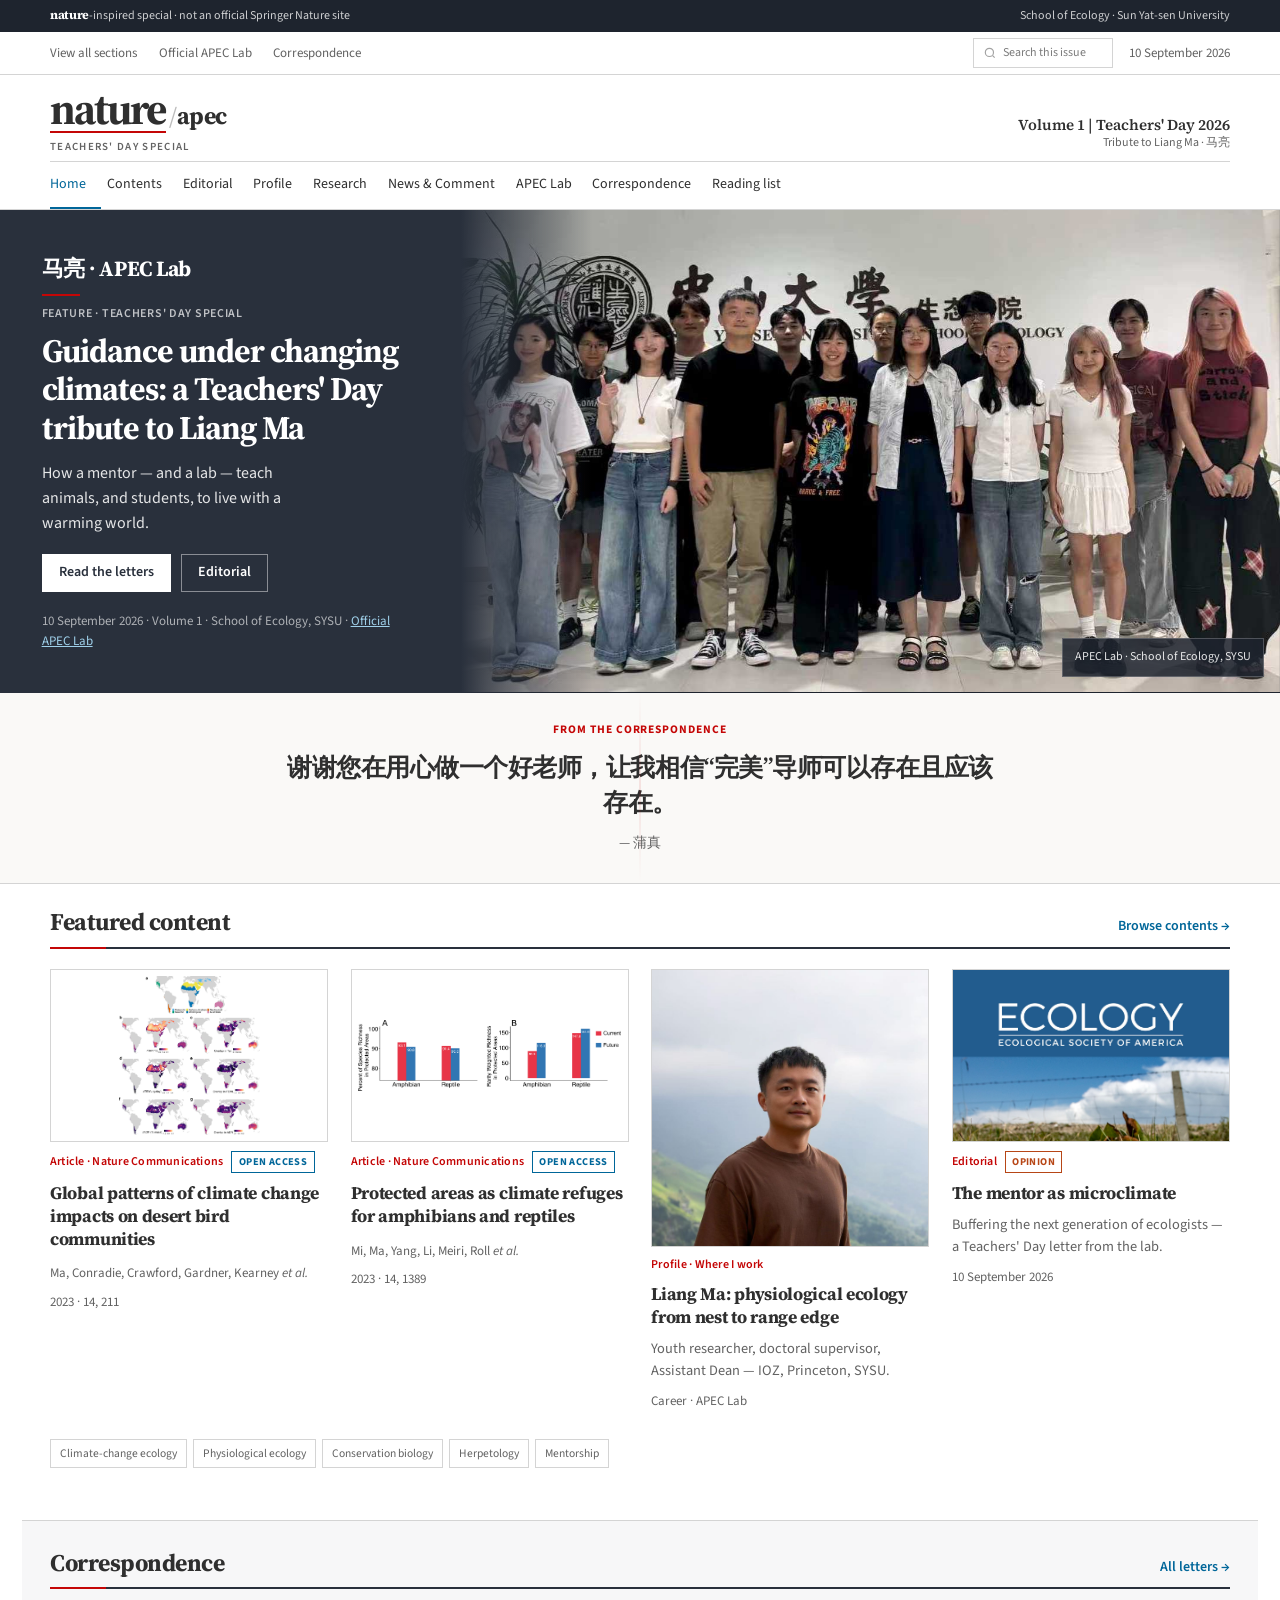
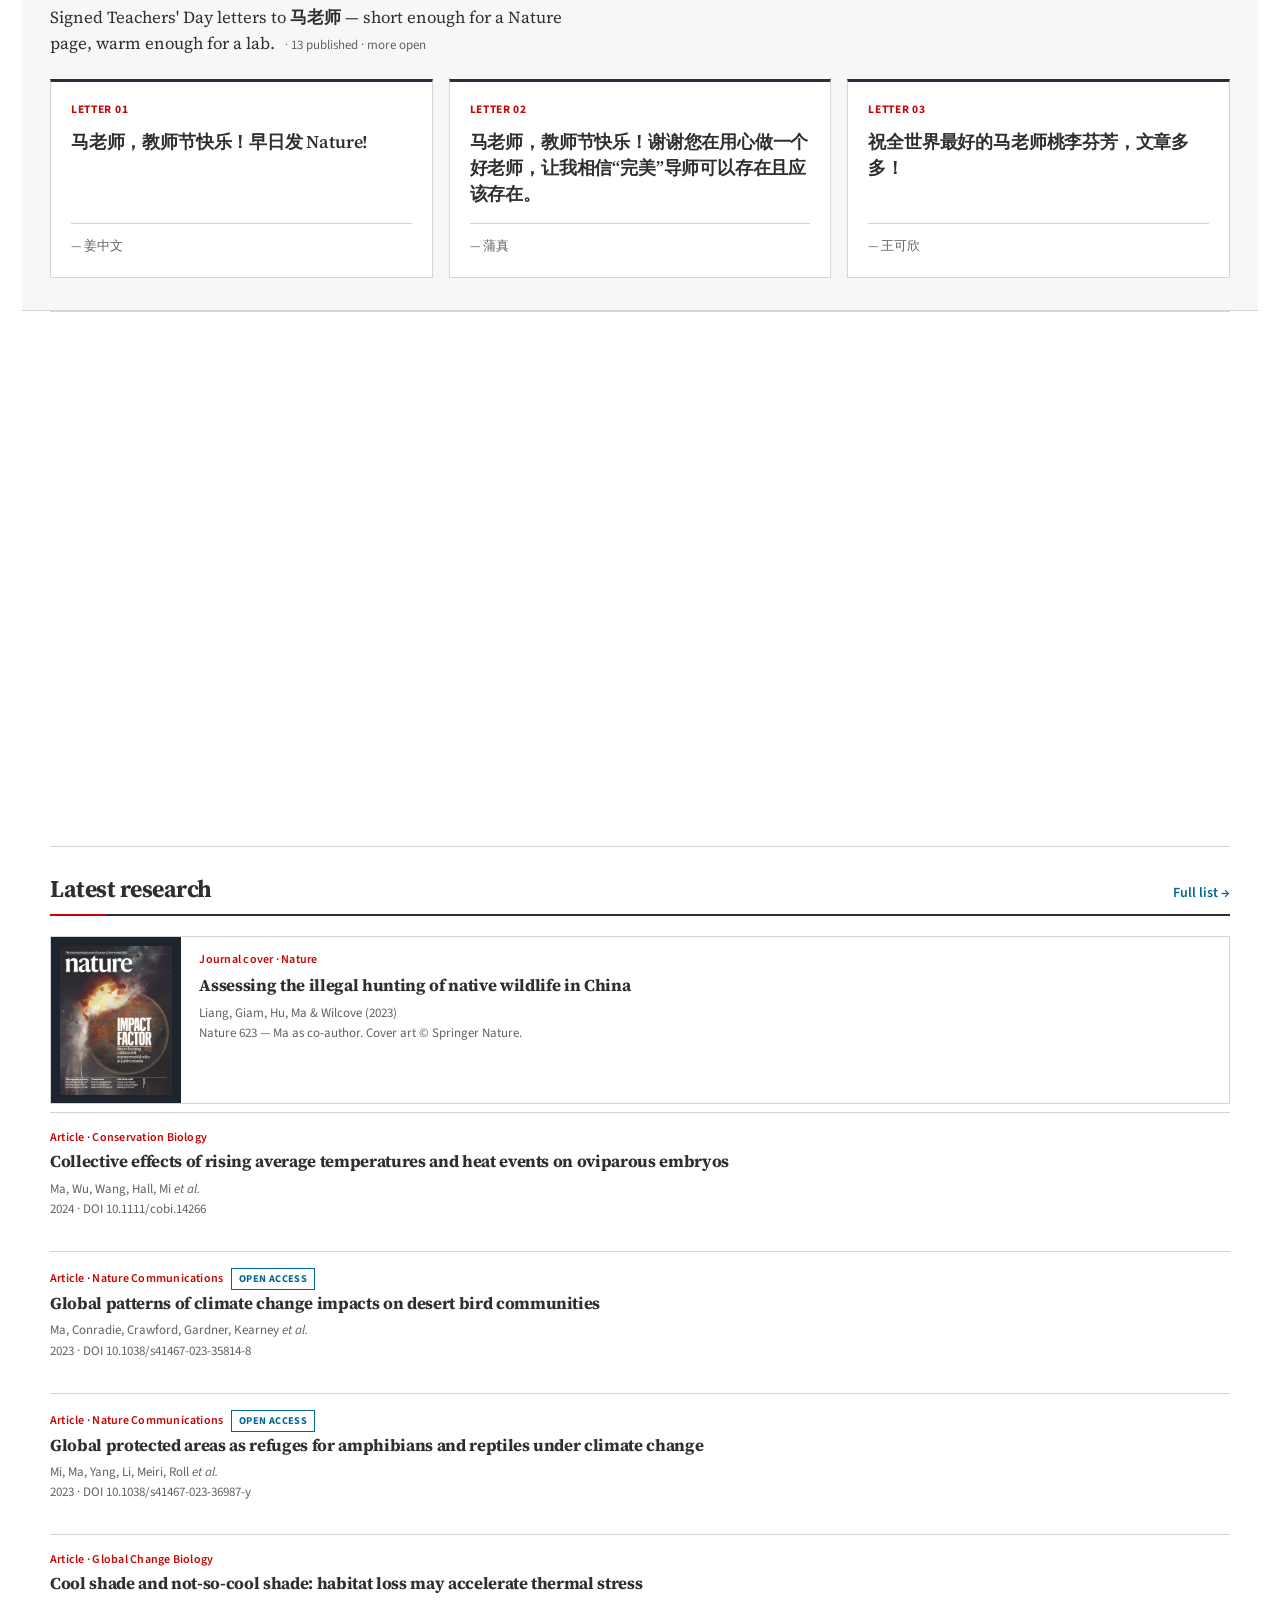
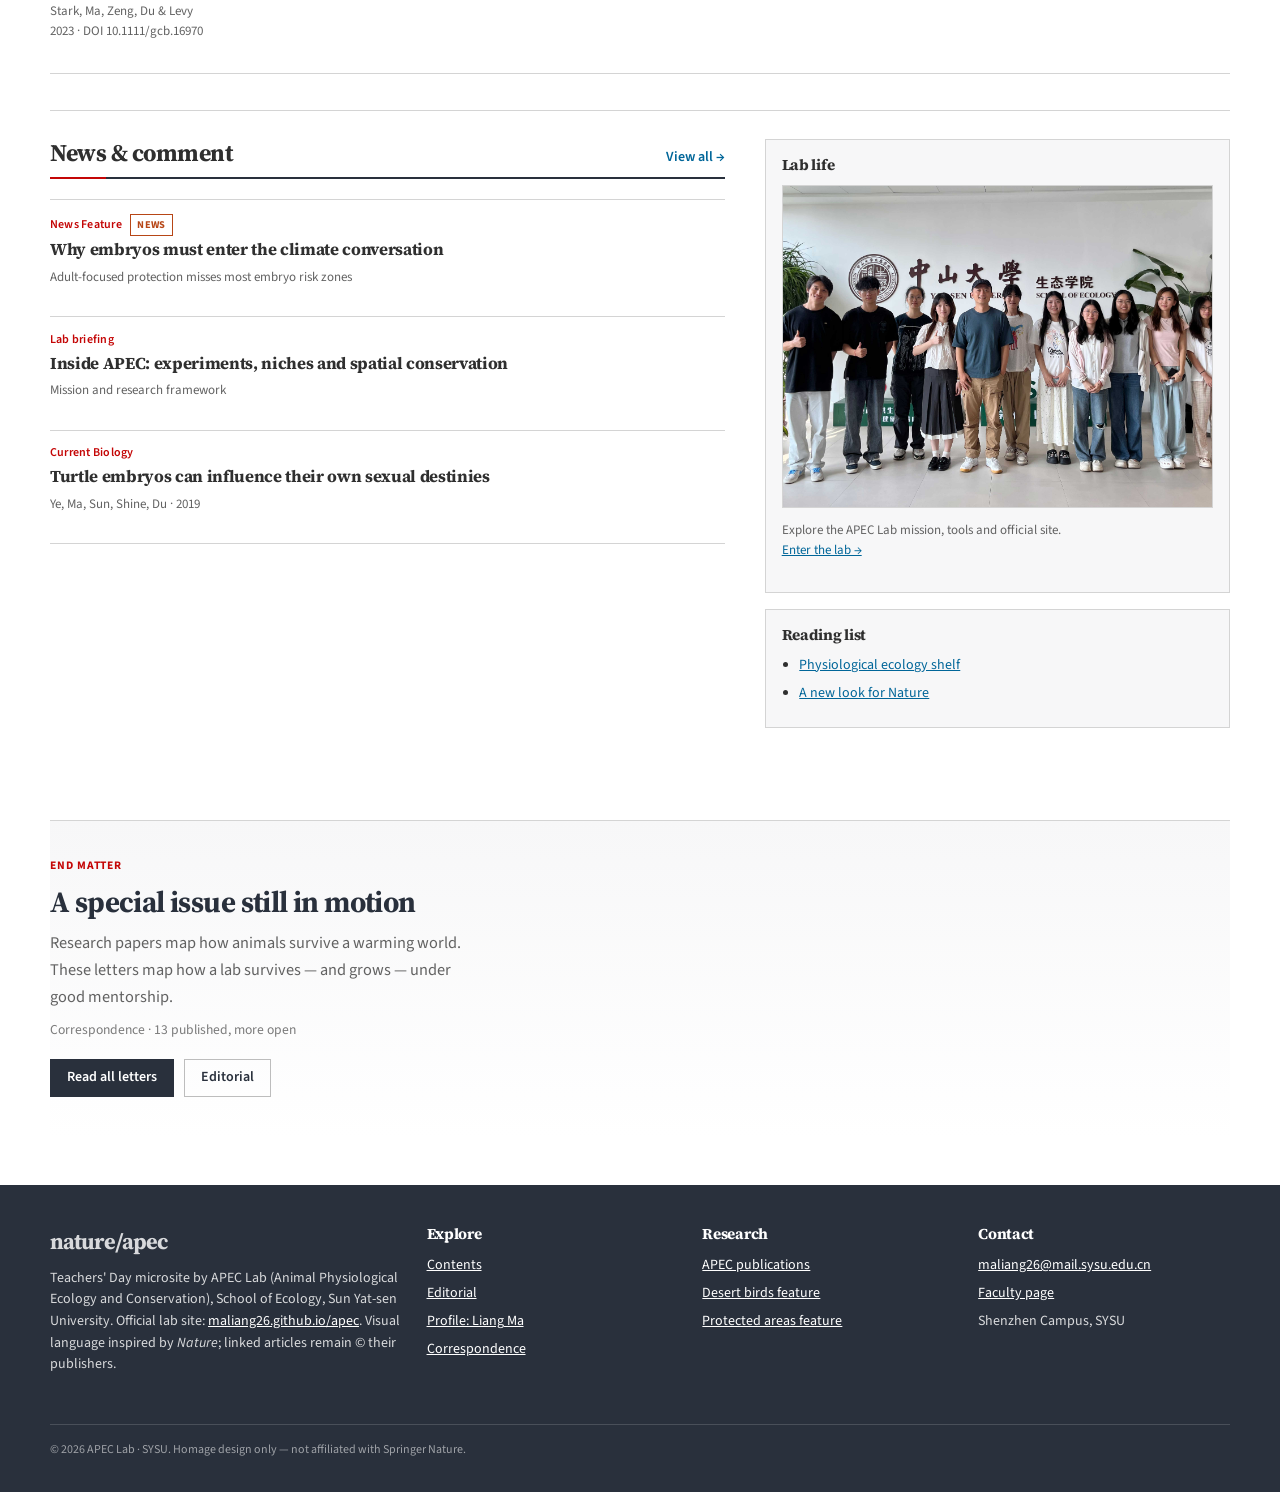
==== index.html @ 9eef38b0 "Visual polish pass: pull quote, type labels, homepage canonical" ====
<!DOCTYPE html>
<html lang="zh-CN">
<head>
  <meta charset="UTF-8" />
  <meta name="viewport" content="width=device-width, initial-scale=1" />
  <title>apec | Teachers' Day Special 2026 — Tribute to Liang Ma</title>
  <meta name="description" content="A Nature-inspired Teachers' Day special honouring Prof. Liang Ma (马亮) and the APEC Lab at Sun Yat-sen University." />
  <meta property="og:title" content="Guidance under changing climates — Tribute to Liang Ma" />
  <meta property="og:description" content="APEC Lab Teachers' Day special: editorial, research, and signed letters to 马老师." />
  <meta property="og:type" content="website" />
  <meta property="og:image" content="assets/group.jpg" />
  <link rel="canonical" href="https://dongshg3.github.io/apec-teachers-day-2026/" />
  <link rel="stylesheet" href="css/nature-apec.css" />
</head>
<body>
  <a class="u-skip" href="#main">Skip to content</a>
  <div data-site-header></div>

  <main id="main">
    <section class="c-hero" aria-label="Featured">
      <div class="c-hero__copy">
        <p class="c-hero__brand">马亮 · APEC Lab</p>
        <p class="kicker">Feature · Teachers' Day special</p>
        <h1 class="c-hero__title">Guidance under changing climates: a Teachers' Day tribute to Liang Ma</h1>
        <p class="c-hero__standfirst">
          How a mentor — and a lab — teach animals, and students, to live with a warming world.
        </p>
        <div class="c-hero__actions">
          <a class="c-btn c-btn--light" href="pages/correspondence.html">Read the letters</a>
          <a class="c-btn c-btn--ghost" href="pages/editorial.html">Editorial</a>
        </div>
        <p class="c-hero__meta">10 September 2026 · Volume 1 · School of Ecology, SYSU · <a href="https://maliang26.github.io/apec/" rel="noopener" target="_blank">Official APEC Lab</a></p>
      </div>
      <div class="c-hero__media" aria-label="APEC Lab group photo">
        <img
          class="c-hero__img"
          src="assets/group.jpg"
          alt="APEC Lab group photo, School of Ecology, Sun Yat-sen University"
          width="1600"
          height="900"
          fetchpriority="high"
        />
        <div class="c-hero__photo-slot">APEC Lab · School of Ecology, SYSU</div>
      </div>
    </section>

    <aside class="c-pullband" aria-label="From correspondence">
      <div class="u-container c-pullband__inner">
        <p class="c-pullband__kicker">From the correspondence</p>
        <blockquote class="c-pullband__quote" data-pull-quote>
          谢谢您在用心做一个好老师，让我相信“完美”导师可以存在且应该存在。
        </blockquote>
        <p class="c-pullband__by" data-pull-by>— 蒲真</p>
      </div>
    </aside>

    <div class="u-container">
      <section class="c-section c-section--flush">
        <div class="c-section__head">
          <h2>Featured content</h2>
          <a href="pages/contents.html">Browse contents →</a>
        </div>
        <div class="c-feature-grid">
          <article class="c-card reveal">
            <div class="c-card__media c-card__media--figure">
              <img src="assets/figures/fig-desert-1.png" alt="Desert bird climate impacts figure" width="800" height="500" loading="lazy" />
            </div>
            <div class="c-card__type">Article · Nature Communications <span class="c-badge c-badge--oa">Open Access</span></div>
            <h3 class="c-card__title"><a href="pages/article-desert-birds.html">Global patterns of climate change impacts on desert bird communities</a></h3>
            <p class="c-authors">Ma, Conradie, Crawford, Gardner, Kearney <em>et al.</em></p>
            <p class="meta">2023 · 14, 211</p>
          </article>

          <article class="c-card reveal">
            <div class="c-card__media c-card__media--figure">
              <img src="assets/figures/fig-pa-1.png" alt="Protected areas herpetofauna figure" width="800" height="500" loading="lazy" />
            </div>
            <div class="c-card__type">Article · Nature Communications <span class="c-badge c-badge--oa">Open Access</span></div>
            <h3 class="c-card__title"><a href="pages/article-protected-areas.html">Protected areas as climate refuges for amphibians and reptiles</a></h3>
            <p class="c-authors">Mi, Ma, Yang, Li, Meiri, Roll <em>et al.</em></p>
            <p class="meta">2023 · 14, 1389</p>
          </article>

          <article class="c-card reveal">
            <div class="c-card__media c-card__media--portrait">
              <img src="assets/mentor.jpg" alt="马亮 Liang Ma" width="800" height="800" loading="lazy" />
            </div>
            <div class="c-card__type">Profile · Where I work</div>
            <h3 class="c-card__title"><a href="pages/profile.html">Liang Ma: physiological ecology from nest to range edge</a></h3>
            <p class="c-card__excerpt">Youth researcher, doctoral supervisor, Assistant Dean — IOZ, Princeton, SYSU.</p>
            <p class="meta">Career · APEC Lab</p>
          </article>

          <article class="c-card reveal">
            <div class="c-card__media c-card__media--cover">
              <img src="assets/figures/cover-ecology-2024.jpg" alt="Ecology 2024 cover" width="800" height="500" loading="lazy" />
            </div>
            <div class="c-card__type">Editorial <span class="c-badge c-badge--news">Opinion</span></div>
            <h3 class="c-card__title"><a href="pages/editorial.html">The mentor as microclimate</a></h3>
            <p class="c-card__excerpt">Buffering the next generation of ecologists — a Teachers' Day letter from the lab.</p>
            <p class="meta">10 September 2026</p>
          </article>
        </div>

        <div class="c-subjects" aria-label="Subjects">
          <a href="pages/research.html">Climate-change ecology</a>
          <a href="pages/research.html">Physiological ecology</a>
          <a href="pages/lab.html">Conservation biology</a>
          <a href="pages/reading.html">Herpetology</a>
          <a href="pages/correspondence.html">Mentorship</a>
        </div>
      </section>

      <section class="c-section c-letters-board" aria-labelledby="letters-heading">
        <div class="c-section__head">
          <h2 id="letters-heading">Correspondence</h2>
          <a href="pages/correspondence.html">All letters →</a>
        </div>
        <p class="c-letters-board__lead">
          Signed Teachers' Day letters to <strong>马老师</strong> — short enough for a Nature page, warm enough for a lab.
          <span class="meta c-letters-board__count" data-letters-count></span>
        </p>
        <div class="c-letters-board__grid" data-home-letters></div>
      </section>

      <section class="c-section c-section--issue">
        <div class="c-issue-strip reveal">
          <article class="c-issue-cover">
            <a class="c-issue-cover__link" href="pages/contents.html" aria-label="Browse Teachers' Day 2026 contents">
              <div class="c-issue-cover__art">
                <div class="c-issue-cover__top">
                  <div class="c-issue-cover__vol">Current issue</div>
                  <h2 class="c-issue-cover__title">Teachers' Day<br />2026</h2>
                  <div class="c-issue-cover__rule" aria-hidden="true"></div>
                </div>
                <div class="c-issue-cover__meta">
                  <span>Volume 1</span>
                  <span>10 September 2026</span>
                  <span>Tribute to 马亮</span>
                </div>
              </div>
            </a>
            <div class="c-issue-cover__body">
              <p class="meta" style="margin:0 0 0.55rem;">APEC Lab special — visual language inspired by <em>Nature</em>.</p>
              <a class="c-issue-cover__cta" href="pages/contents.html">View contents <span aria-hidden="true">→</span></a>
            </div>
          </article>
          <div class="c-trending">
            <div class="c-trending__head">
              <h2>In this issue</h2>
              <a class="c-trending__more" href="pages/contents.html">All sections →</a>
            </div>
            <ol>
              <li>
                <div>
                  <a href="pages/editorial.html">The mentor as microclimate</a>
                  <p class="meta">Editorial</p>
                </div>
              </li>
              <li>
                <div>
                  <a href="pages/correspondence.html">Letters to 马老师</a>
                  <p class="meta" data-letters-count-label>Correspondence</p>
                </div>
              </li>
              <li>
                <div>
                  <a href="pages/article-desert-birds.html">Desert bird communities under climate change</a>
                  <p class="meta">Nature Communications</p>
                </div>
              </li>
              <li>
                <div>
                  <a href="pages/news.html">Why embryos must enter the climate conversation</a>
                  <p class="meta">News Feature</p>
                </div>
              </li>
            </ol>
          </div>
        </div>
      </section>

      <section class="c-section">
        <div class="c-section__head">
          <h2>Latest research</h2>
          <a href="pages/research.html">Full list →</a>
        </div>
        <div class="c-research-lead reveal">
          <div class="c-research-lead__media">
            <img src="assets/figures/cover-nature-623.jpg" alt="Nature volume 623 cover" loading="lazy" />
          </div>
          <div class="c-research-lead__body">
            <div class="c-card__type">Journal cover · Nature</div>
            <h3 class="c-list__title" style="margin-top:0.35rem;">
              <a href="https://www.nature.com/articles/s41586-023-06625-0" rel="noopener" target="_blank">Assessing the illegal hunting of native wildlife in China</a>
            </h3>
            <p class="c-authors">Liang, Giam, Hu, Ma &amp; Wilcove (2023)</p>
            <p class="meta" style="margin:0;">Nature 623 — Ma as co-author. Cover art © Springer Nature.</p>
          </div>
        </div>
        <ul class="c-list">
          <li class="reveal">
            <div class="c-card__type">Article · Conservation Biology</div>
            <h3 class="c-list__title"><a href="https://doi.org/10.1111/cobi.14266" rel="noopener" target="_blank">Collective effects of rising average temperatures and heat events on oviparous embryos</a></h3>
            <p class="c-authors">Ma, Wu, Wang, Hall, Mi <em>et al.</em></p>
            <p class="meta">2024 · DOI 10.1111/cobi.14266</p>
          </li>
          <li class="reveal">
            <div class="c-card__type">Article · Nature Communications <span class="c-badge c-badge--oa">Open Access</span></div>
            <h3 class="c-list__title"><a href="pages/article-desert-birds.html">Global patterns of climate change impacts on desert bird communities</a></h3>
            <p class="c-authors">Ma, Conradie, Crawford, Gardner, Kearney <em>et al.</em></p>
            <p class="meta">2023 · DOI 10.1038/s41467-023-35814-8</p>
          </li>
          <li class="reveal">
            <div class="c-card__type">Article · Nature Communications <span class="c-badge c-badge--oa">Open Access</span></div>
            <h3 class="c-list__title"><a href="pages/article-protected-areas.html">Global protected areas as refuges for amphibians and reptiles under climate change</a></h3>
            <p class="c-authors">Mi, Ma, Yang, Li, Meiri, Roll <em>et al.</em></p>
            <p class="meta">2023 · DOI 10.1038/s41467-023-36987-y</p>
          </li>
          <li class="reveal">
            <div class="c-card__type">Article · Global Change Biology</div>
            <h3 class="c-list__title"><a href="https://doi.org/10.1111/gcb.16970" rel="noopener" target="_blank">Cool shade and not-so-cool shade: habitat loss may accelerate thermal stress</a></h3>
            <p class="c-authors">Stark, Ma, Zeng, Du &amp; Levy</p>
            <p class="meta">2023 · DOI 10.1111/gcb.16970</p>
          </li>
        </ul>
      </section>

      <section class="c-section">
        <div class="c-split c-split--news">
          <div>
            <div class="c-section__head">
              <h2>News &amp; comment</h2>
              <a href="pages/news.html">View all →</a>
            </div>
            <ul class="c-list c-list--tight">
              <li class="reveal">
                <div class="c-card__type">News Feature <span class="c-badge c-badge--news">News</span></div>
                <h3 class="c-list__title"><a href="pages/news.html">Why embryos must enter the climate conversation</a></h3>
                <p class="meta">Adult-focused protection misses most embryo risk zones</p>
              </li>
              <li class="reveal">
                <div class="c-card__type">Lab briefing</div>
                <h3 class="c-list__title"><a href="pages/lab.html">Inside APEC: experiments, niches and spatial conservation</a></h3>
                <p class="meta">Mission and research framework</p>
              </li>
              <li class="reveal">
                <div class="c-card__type">Current Biology</div>
                <h3 class="c-list__title"><a href="https://doi.org/10.1016/j.cub.2019.06.038" rel="noopener" target="_blank">Turtle embryos can influence their own sexual destinies</a></h3>
                <p class="meta">Ye, Ma, Sun, Shine, Du · 2019</p>
              </li>
            </ul>
          </div>
          <aside class="c-aside c-aside--home">
            <div class="c-aside__box">
              <h3>Lab life</h3>
              <a href="pages/lab.html" class="c-aside__photo">
                <img src="assets/group-2024.jpg" alt="APEC Lab group" loading="lazy" />
              </a>
              <p class="meta" style="margin:0.75rem 0 0;">Explore the APEC Lab mission, tools and official site.</p>
              <p class="meta"><a href="pages/lab.html">Enter the lab →</a></p>
            </div>
            <div class="c-aside__box">
              <h3>Reading list</h3>
              <ul>
                <li><a href="pages/reading.html">Physiological ecology shelf</a></li>
                <li><a href="https://www.nature.com/articles/d41586-019-03167-2" rel="noopener" target="_blank">A new look for Nature</a></li>
              </ul>
            </div>
          </aside>
        </div>
      </section>

      <section class="c-closing reveal" aria-label="Issue close">
        <div class="c-closing__inner">
          <p class="c-closing__kicker">End matter</p>
          <h2 class="c-closing__title">A special issue still in motion</h2>
          <p class="c-closing__text">
            Research papers map how animals survive a warming world. These letters map how a lab survives — and grows — under good mentorship.
          </p>
          <p class="c-closing__meta" data-letters-count-label></p>
          <div class="c-closing__actions">
            <a class="c-btn c-btn--dark" href="pages/correspondence.html">Read all letters</a>
            <a class="c-btn c-btn--outline" href="pages/editorial.html">Editorial</a>
          </div>
        </div>
      </section>
    </div>
  </main>

  <div data-site-footer></div>
  <script src="js/blessings-data.js"></script>
  <script src="js/main.js"></script>
</body>
</html>
---- css/nature-apec.css ----
/* APEC Teachers' Day Special — Nature-inspired design system */
@import url("https://fonts.googleapis.com/css2?family=Source+Sans+3:ital,wght@0,400;0,600;0,700;1,400&family=Source+Serif+4:ital,opsz,wght@0,8..60,400;0,8..60,600;0,8..60,700;1,8..60,400;1,8..60,600&display=swap");

:root {
  --ink: #2f2f2f;
  --ink-secondary: #626262;
  --ink-muted: #7b7b7b;
  --paper: #ffffff;
  --paper-soft: #f7f7f8;
  --paper-warm: #faf9f7;
  --line: #d4d4d4;
  --line-strong: #bdbdbd;
  --hero: #29303c;
  --hero-deep: #1e242e;
  --link: #006699;
  --link-hover: #004b83;
  --nature-red: #c40606;
  --accent-forest: #00703c;
  --accent-teal: #00a9a5;
  --accent-sand: #b74616;
  --oa: #006699;
  --max: 1180px;
  --gutter: clamp(16px, 3vw, 28px);
  --serif: "Source Serif 4", "Palatino Linotype", Palatino, "Times New Roman", Times, serif;
  --sans: "Source Sans 3", -apple-system, BlinkMacSystemFont, "Segoe UI", "Helvetica Neue", Arial, sans-serif;
  --ease: cubic-bezier(0.22, 1, 0.36, 1);
}

*,
*::before,
*::after { box-sizing: border-box; }

html { scroll-behavior: smooth; }

body {
  margin: 0;
  color: var(--ink);
  background: var(--paper);
  font-family: var(--sans);
  font-size: 16px;
  line-height: 1.55;
  -webkit-font-smoothing: antialiased;
}

img { max-width: 100%; height: auto; display: block; }

a {
  color: var(--link);
  text-decoration-skip-ink: auto;
}
a:hover { color: var(--link-hover); }
a:focus-visible,
button:focus-visible {
  outline: 2px solid var(--link);
  outline-offset: 2px;
}

h1, h2, h3, h4, .serif {
  font-family: var(--serif);
  font-weight: 700;
  letter-spacing: -0.02em;
  line-height: 1.2;
  color: var(--ink);
}

h1 { font-size: clamp(1.5rem, 4vw, 2rem); margin: 0 0 1rem; }
h2 { font-size: clamp(1.25rem, 3.5vw, 1.5rem); margin: 0 0 0.75rem; }
h3 { font-size: clamp(1.125rem, 3vw, 1.25rem); margin: 0 0 0.5rem; }
p { margin: 0 0 1rem; }

.meta {
  font-family: var(--sans);
  font-size: 0.8125rem;
  color: var(--ink-secondary);
}

.kicker {
  font-family: var(--sans);
  font-size: 0.75rem;
  font-weight: 600;
  text-transform: uppercase;
  letter-spacing: 0.06em;
  color: var(--ink-secondary);
  margin-bottom: 0.5rem;
}

.u-container {
  width: min(100% - 2 * var(--gutter), var(--max));
  margin-inline: auto;
}

.u-sr-only {
  position: absolute;
  width: 1px; height: 1px;
  padding: 0; margin: -1px;
  overflow: hidden; clip: rect(0,0,0,0); border: 0;
}

.u-skip {
  position: absolute;
  left: -999px;
  top: 0;
  background: var(--hero);
  color: #fff;
  padding: 0.6rem 1rem;
  z-index: 100;
  text-decoration: none;
}
.u-skip:focus { left: var(--gutter); top: 0.5rem; }

/* —— Buttons —— */
.c-btn {
  display: inline-flex;
  align-items: center;
  justify-content: center;
  min-height: 2.4rem;
  padding: 0.45rem 1rem;
  font-family: var(--sans);
  font-size: 0.875rem;
  font-weight: 600;
  text-decoration: none;
  border: 1px solid transparent;
  transition: background 0.25s var(--ease), color 0.25s var(--ease), border-color 0.25s var(--ease);
}
.c-btn--light {
  background: #fff;
  color: var(--hero);
}
.c-btn--light:hover {
  background: #f0f2f4;
  color: var(--hero);
}
.c-btn--ghost {
  background: transparent;
  color: #fff;
  border-color: rgba(255,255,255,0.45);
}
.c-btn--ghost:hover {
  border-color: #fff;
  color: #fff;
  background: rgba(255,255,255,0.08);
}
.c-btn--dark {
  background: var(--hero);
  color: #fff;
}
.c-btn--dark:hover {
  background: var(--hero-deep);
  color: #fff;
}
.c-btn--outline {
  background: transparent;
  color: var(--hero);
  border-color: var(--line-strong);
}
.c-btn--outline:hover {
  border-color: var(--hero);
  background: var(--paper-soft);
}

/* —— Nature-style publisher strip —— */
.c-publisher {
  background: var(--hero-deep);
  color: rgba(255,255,255,0.78);
  font-size: 0.75rem;
}
.c-publisher__inner {
  display: flex;
  justify-content: space-between;
  align-items: center;
  gap: 1rem;
  min-height: 32px;
}
.c-publisher a { color: #fff; text-decoration: none; }
.c-publisher a:hover { text-decoration: underline; }
.c-publisher__mark {
  font-family: var(--serif);
  font-weight: 700;
  letter-spacing: -0.03em;
  color: #fff;
}

/* —— Topbar —— */
.c-topbar {
  border-bottom: 1px solid var(--line);
  background: var(--paper);
}
.c-topbar__inner {
  display: flex;
  align-items: center;
  justify-content: space-between;
  gap: 1rem;
  min-height: 42px;
  font-size: 0.8125rem;
}
.c-topbar__links {
  display: flex;
  flex-wrap: wrap;
  gap: 0.75rem 1.35rem;
  list-style: none;
  margin: 0;
  padding: 0;
}
.c-topbar a {
  color: var(--ink-secondary);
  text-decoration: none;
}
.c-topbar a:hover {
  color: var(--link);
  text-decoration: underline;
}
.c-topbar__tools {
  display: flex;
  align-items: center;
  gap: 1rem;
}
.c-search-faux {
  display: inline-flex;
  align-items: center;
  gap: 0.4rem;
  border: 1px solid var(--line);
  padding: 0.28rem 0.55rem;
  color: var(--ink-muted);
  font-size: 0.75rem;
  min-width: 140px;
}
.c-search-faux svg { width: 14px; height: 14px; opacity: 0.7; }

/* —— Header / logo —— */
.c-header {
  border-bottom: 1px solid var(--line);
  background: rgba(255,255,255,0.96);
  backdrop-filter: saturate(1.2) blur(8px);
  position: sticky;
  top: 0;
  z-index: 40;
  transition: box-shadow 0.3s var(--ease);
}
.c-header.is-scrolled {
  box-shadow: 0 8px 24px rgba(41, 48, 60, 0.08);
}
.c-header__brand-row {
  display: flex;
  align-items: flex-end;
  justify-content: space-between;
  gap: 1rem;
  padding: 0.85rem 0 0.55rem;
}
.c-logo {
  font-family: var(--serif);
  font-weight: 700;
  font-size: clamp(2rem, 5vw, 2.75rem);
  letter-spacing: -0.045em;
  color: var(--ink);
  text-decoration: none;
  line-height: 0.9;
  display: inline-flex;
  align-items: baseline;
  gap: 0.35rem;
}
.c-logo__nature {
  color: var(--ink);
  position: relative;
  display: inline-block;
  padding-bottom: 3px;
  border-bottom: 2px solid var(--nature-red);
}
.c-logo__sep {
  font-weight: 400;
  color: var(--line-strong);
  font-size: 0.55em;
  margin: 0 0.1em;
}
.c-logo__apec {
  font-size: 0.55em;
  letter-spacing: -0.03em;
  color: var(--ink);
}
.c-logo__tag {
  display: block;
  margin-top: 0.55rem;
  font-family: var(--sans);
  font-size: 0.68rem;
  font-weight: 600;
  letter-spacing: 0.12em;
  text-transform: uppercase;
  color: var(--ink-secondary);
}
.c-issue-badge {
  text-align: right;
  font-size: 0.75rem;
  color: var(--ink-secondary);
  line-height: 1.4;
  max-width: 260px;
}
.c-issue-badge strong {
  display: block;
  color: var(--ink);
  font-family: var(--serif);
  font-size: 0.95rem;
  font-weight: 600;
}

.c-nav {
  display: flex;
  flex-wrap: wrap;
  gap: 0;
  border-top: 1px solid var(--line);
  list-style: none;
  margin: 0;
  padding: 0;
}
.c-nav a {
  display: block;
  padding: 0.75rem 0.95rem 0.75rem 0;
  margin-right: 0.35rem;
  color: var(--ink);
  text-decoration: none;
  font-size: 0.875rem;
  border-bottom: 2px solid transparent;
  transition: color 0.25s var(--ease), border-color 0.25s var(--ease);
}
.c-nav a:hover,
.c-nav a[aria-current="page"] {
  color: var(--link);
  border-bottom-color: var(--link);
}
.c-nav-toggle {
  display: none;
  font: inherit;
  background: none;
  border: 1px solid var(--line);
  padding: 0.4rem 0.7rem;
  cursor: pointer;
}

@media (max-width: 820px) {
  .c-nav-toggle { display: inline-block; }
  .c-nav { display: none; flex-direction: column; width: 100%; padding-bottom: 0.5rem; }
  .c-nav.is-open { display: flex; }
  .c-header__brand-row { flex-wrap: wrap; gap: 0.65rem; align-items: center; }
  .c-publisher__inner { flex-direction: column; align-items: flex-start; padding: 0.4rem 0; gap: 0.15rem; }
  .c-topbar__inner {
    flex-wrap: nowrap;
    gap: 0.75rem;
    overflow-x: auto;
    -webkit-overflow-scrolling: touch;
  }
  .c-topbar__links {
    flex-wrap: nowrap;
    white-space: nowrap;
    gap: 0.85rem;
    font-size: 0.78rem;
  }
  .c-search-faux { display: none; }
  .c-issue-badge { text-align: left; flex: 1 1 100%; order: 3; }
}

/* —— Hero —— */
.c-hero {
  display: grid;
  grid-template-columns: minmax(260px, 36%) 1fr;
  min-height: min(52vh, 460px);
  background: var(--hero);
  color: #fff;
  margin-bottom: 0;
  overflow: hidden;
}
.c-hero__copy {
  display: flex;
  flex-direction: column;
  justify-content: center;
  padding: clamp(1.35rem, 3.5vw, 2.6rem);
  background: var(--hero);
  position: relative;
  z-index: 1;
  animation: fadeSlide 0.9s var(--ease) both;
}
.c-hero__copy .kicker { color: rgba(255,255,255,0.7); }
.c-hero__brand {
  font-family: var(--serif);
  font-size: clamp(1.05rem, 2.2vw, 1.35rem);
  font-weight: 700;
  letter-spacing: -0.02em;
  color: #fff;
  margin: 0 0 0.55rem;
}
.c-hero__brand::after {
  content: "";
  display: block;
  width: 2.4rem;
  height: 2px;
  margin-top: 0.55rem;
  background: var(--nature-red);
}
.c-hero__title {
  font-family: var(--serif);
  font-size: clamp(1.45rem, 3.1vw, 2.05rem);
  font-weight: 700;
  letter-spacing: -0.03em;
  line-height: 1.18;
  color: #fff;
  margin: 0 0 0.85rem;
}
.c-hero__standfirst {
  font-size: 1rem;
  line-height: 1.55;
  color: rgba(255,255,255,0.88);
  margin: 0 0 1.15rem;
  max-width: 34ch;
}
.c-hero__actions {
  display: flex;
  flex-wrap: wrap;
  gap: 0.65rem;
  margin-bottom: 1.15rem;
}
.c-hero__meta {
  font-size: 0.8125rem;
  color: rgba(255,255,255,0.62);
  margin: 0;
}
.c-hero__meta a { color: #9fd0ea; }
.c-hero__media {
  position: relative;
  min-height: 280px;
  background: var(--hero-deep);
  overflow: hidden;
}
.c-hero__img {
  position: absolute;
  inset: 0;
  width: 100%;
  height: 100%;
  object-fit: cover;
  object-position: center 38%;
  display: block;
  animation: heroZoom 1.4s var(--ease) both;
}
.c-hero__media::after {
  content: "";
  position: absolute;
  inset: 0;
  background: linear-gradient(90deg, var(--hero) 0%, transparent 16%);
  pointer-events: none;
  z-index: 1;
}
.c-hero__photo-slot {
  position: absolute;
  right: 1rem;
  bottom: 1rem;
  z-index: 2;
  background: rgba(30,36,46,0.85);
  color: rgba(255,255,255,0.88);
  font-size: 0.75rem;
  padding: 0.55rem 0.75rem;
  max-width: 230px;
  border: 1px solid rgba(255,255,255,0.22);
}

@media (max-width: 860px) {
  .c-hero { grid-template-columns: 1fr; min-height: auto; }
  .c-hero__media { min-height: 220px; aspect-ratio: 16 / 9; order: -1; }
  .c-hero__img { object-position: center 36%; }
  .c-hero__media::after {
    background: linear-gradient(180deg, transparent 55%, var(--hero));
  }
}

@keyframes heroZoom {
  from { transform: scale(1.06); opacity: 0.65; }
  to { transform: scale(1); opacity: 1; }
}

/* —— Pull quote band —— */
.c-pullband {
  background: var(--paper-warm);
  border-bottom: 1px solid var(--line);
  padding: 1.75rem 0;
}
.c-pullband__inner {
  max-width: 720px;
  text-align: center;
}
.c-pullband__kicker {
  font-size: 0.72rem;
  font-weight: 700;
  letter-spacing: 0.08em;
  text-transform: uppercase;
  color: var(--nature-red);
  margin: 0 0 0.75rem;
}
.c-pullband__quote {
  font-family: var(--serif);
  font-size: clamp(1.2rem, 2.4vw, 1.55rem);
  font-weight: 600;
  line-height: 1.4;
  letter-spacing: -0.02em;
  margin: 0 0 0.85rem;
  color: var(--ink);
}
.c-pullband__by {
  margin: 0;
  font-size: 0.875rem;
  color: var(--ink-secondary);
}

/* Compact people roster (reserved)
.c-people-strip { ... }
*/

/* —— Literature gallery —— */
.c-gallery {
  display: grid;
  grid-template-columns: 1.4fr 1fr 1fr;
  gap: 1rem;
}
.c-gallery__main,
.c-gallery__item {
  border: 1px solid var(--line);
  background: var(--paper-soft);
  overflow: hidden;
  display: flex;
  flex-direction: column;
}
.c-gallery__main img,
.c-gallery__item img {
  width: 100%;
  height: 100%;
  object-fit: cover;
  aspect-ratio: 16 / 10;
  background: #fff;
}
.c-gallery__main img {
  aspect-ratio: 16 / 11;
  object-fit: contain;
  padding: 0.5rem;
}
.c-gallery__item img {
  aspect-ratio: 4 / 3;
  object-fit: contain;
  padding: 0.4rem;
  background: #fff;
}
.c-gallery__caption {
  padding: 0.65rem 0.75rem;
  font-size: 0.75rem;
  color: var(--ink-secondary);
  border-top: 1px solid var(--line);
  background: var(--paper);
}
.c-gallery__caption strong {
  display: block;
  color: var(--ink);
  font-family: var(--serif);
  font-size: 0.9rem;
  margin-bottom: 0.2rem;
}
.c-gallery__caption a {
  text-decoration: none;
}
.c-gallery__caption a:hover {
  text-decoration: underline;
}
.c-gallery__stack {
  display: grid;
  gap: 1rem;
}
.c-cover-row {
  display: grid;
  grid-template-columns: 140px 1fr;
  gap: 1rem;
  align-items: stretch;
  border: 1px solid var(--line);
  background: var(--paper);
}
.c-cover-row__img {
  background: var(--hero-deep);
  display: grid;
  place-items: center;
  padding: 0.5rem;
}
.c-cover-row__img img {
  width: 100%;
  height: auto;
  max-height: 180px;
  object-fit: contain;
}
.c-cover-row__body {
  padding: 0.85rem 1rem 0.85rem 0;
}
@media (max-width: 900px) {
  .c-gallery { grid-template-columns: 1fr; }
  .c-cover-row { grid-template-columns: 100px 1fr; }
}

/* Home: featured full width; issue strip below */
.c-section--issue {
  padding-top: 0.5rem;
}
.c-issue-strip {
  display: grid;
  grid-template-columns: 240px 1fr;
  gap: 1.75rem 2rem;
  margin-top: 0;
  padding: 1.35rem;
  border: 1px solid var(--line);
  background: linear-gradient(180deg, #fbfbfc 0%, var(--paper) 48%);
  align-items: stretch;
  box-shadow: 0 1px 0 rgba(41, 48, 60, 0.03);
}
.c-issue-strip .c-trending {
  margin-top: 0;
  border-top: none;
  padding-top: 0.15rem;
  display: flex;
  flex-direction: column;
}
.c-issue-strip .c-trending ol {
  display: grid;
  grid-template-columns: 1fr 1fr;
  gap: 0 1.75rem;
  flex: 1;
}
.c-issue-strip .c-trending li {
  border-bottom: 1px solid var(--line);
  align-content: start;
  transition: background 0.35s var(--ease);
  margin: 0 -0.55rem;
  padding-left: 0.55rem;
  padding-right: 0.55rem;
  border-radius: 2px;
}
.c-issue-strip .c-trending li:hover {
  background: rgba(0, 102, 153, 0.04);
}
@media (max-width: 800px) {
  .c-issue-strip { grid-template-columns: 1fr; padding: 1rem; }
  .c-issue-strip .c-trending ol { grid-template-columns: 1fr; }
  .c-issue-cover { max-width: 280px; }
}

.c-issue-cover {
  border: 1px solid var(--line-strong);
  background: var(--paper);
  display: flex;
  flex-direction: column;
  transition: transform 0.45s var(--ease), box-shadow 0.45s var(--ease);
  overflow: hidden;
}
.c-issue-cover:hover {
  transform: translateY(-3px);
  box-shadow: 0 16px 36px rgba(41, 48, 60, 0.12);
}
.c-issue-cover__link {
  text-decoration: none;
  color: inherit;
  display: block;
}
.c-issue-cover__art {
  aspect-ratio: 3 / 4.05;
  background:
    radial-gradient(120% 80% at 100% 0%, rgba(0,169,165,0.18), transparent 55%),
    linear-gradient(165deg, #161b22 0%, #29303c 46%, #0f5c38 100%);
  color: #fff;
  padding: 1.15rem 1.1rem 1.2rem;
  display: flex;
  flex-direction: column;
  justify-content: space-between;
  position: relative;
  overflow: hidden;
}
.c-issue-cover__art::before {
  content: "apec";
  position: absolute;
  right: -0.08em;
  bottom: -0.18em;
  font-family: var(--serif);
  font-size: 5.2rem;
  font-weight: 700;
  letter-spacing: -0.06em;
  opacity: 0.1;
  line-height: 0.8;
  pointer-events: none;
}
.c-issue-cover__art::after {
  content: "";
  position: absolute;
  inset: 0;
  background:
    linear-gradient(180deg, rgba(255,255,255,0.05) 0%, transparent 28%),
    repeating-linear-gradient(0deg, transparent, transparent 2px, rgba(255,255,255,0.015) 2px, rgba(255,255,255,0.015) 3px);
  pointer-events: none;
}
.c-issue-cover__top { position: relative; z-index: 1; }
.c-issue-cover__vol {
  font-size: 0.68rem;
  font-weight: 700;
  letter-spacing: 0.12em;
  text-transform: uppercase;
  color: rgba(255,255,255,0.78);
  margin-bottom: 0.85rem;
}
.c-issue-cover__title {
  font-family: var(--serif);
  font-size: clamp(1.45rem, 2.2vw, 1.7rem);
  font-weight: 700;
  letter-spacing: -0.035em;
  line-height: 1.12;
  margin: 0;
  position: relative;
  color: #fff;
  text-shadow: 0 1px 18px rgba(0,0,0,0.25);
}
.c-issue-cover__rule {
  width: 2.25rem;
  height: 2px;
  background: var(--nature-red);
  margin-top: 0.95rem;
}
.c-issue-cover__meta {
  font-size: 0.78rem;
  line-height: 1.55;
  color: rgba(255,255,255,0.82);
  position: relative;
  z-index: 1;
  display: grid;
  gap: 0.15rem;
  padding-top: 0.85rem;
  border-top: 1px solid rgba(255,255,255,0.18);
}
.c-issue-cover__body {
  padding: 0.9rem 1rem 1.05rem;
  font-size: 0.8125rem;
  border-top: 1px solid var(--line);
  background: var(--paper);
}
.c-issue-cover__cta {
  font-weight: 700;
  text-decoration: none;
  display: inline-flex;
  align-items: center;
  gap: 0.3rem;
  transition: gap 0.3s var(--ease);
}
.c-issue-cover__cta:hover {
  gap: 0.55rem;
  text-decoration: none;
}
.c-issue-cover__cta span { transition: transform 0.3s var(--ease); }
.c-issue-cover__cta:hover span { transform: translateX(2px); }

.c-badge {
  display: inline-block;
  font-size: 0.65rem;
  font-weight: 700;
  letter-spacing: 0.04em;
  text-transform: uppercase;
  padding: 0.12rem 0.4rem;
  border: 1px solid currentColor;
  vertical-align: middle;
  margin-left: 0.35rem;
}
.c-badge--oa { color: var(--oa); }
.c-badge--news { color: var(--accent-sand); }

.c-authors {
  font-size: 0.8125rem;
  color: var(--ink-secondary);
  margin: 0.25rem 0 0;
}

.c-trending {
  border-top: 2px solid var(--hero);
  padding-top: 0.85rem;
}
.c-trending__head {
  display: flex;
  align-items: baseline;
  justify-content: space-between;
  gap: 1rem;
  margin-bottom: 0.35rem;
  padding-bottom: 0.65rem;
  border-bottom: 1px solid var(--line);
}
.c-trending__head h2 {
  font-size: 1.2rem;
  margin: 0;
}
.c-trending__more {
  font-size: 0.8125rem;
  font-weight: 600;
  text-decoration: none;
  white-space: nowrap;
}
.c-trending__more:hover { text-decoration: underline; }
.c-trending ol {
  margin: 0;
  padding: 0;
  list-style: none;
  counter-reset: trend;
}
.c-trending li {
  counter-increment: trend;
  display: grid;
  grid-template-columns: 1.75rem 1fr;
  gap: 0.55rem;
  padding: 0.85rem 0;
  border-bottom: 1px solid var(--line);
}
.c-trending li::before {
  content: counter(trend);
  font-family: var(--serif);
  font-weight: 700;
  font-size: 1.2rem;
  color: var(--nature-red);
  line-height: 1.15;
  transition: transform 0.35s var(--ease);
}
.c-trending li:hover::before { transform: translateY(-1px); }
.c-trending a {
  color: inherit;
  text-decoration: none;
  font-family: var(--serif);
  font-weight: 600;
  font-size: 1rem;
  line-height: 1.3;
  background-image: linear-gradient(currentColor, currentColor);
  background-position: 0 100%;
  background-repeat: no-repeat;
  background-size: 0 1px;
  transition: background-size 0.35s var(--ease), color 0.25s var(--ease);
}
.c-trending a:hover {
  color: var(--link);
  background-size: 100% 1px;
  text-decoration: none;
}
.c-trending .meta { margin: 0.3rem 0 0; }

.c-subjects {
  display: flex;
  flex-wrap: wrap;
  gap: 0.4rem;
  margin: 0.75rem 0 1rem;
}
.c-subjects a {
  font-size: 0.72rem;
  text-decoration: none;
  border: 1px solid var(--line);
  padding: 0.28rem 0.55rem;
  color: var(--ink-secondary);
  transition: color 0.25s var(--ease), border-color 0.25s var(--ease), background 0.25s var(--ease);
}
.c-subjects a:hover {
  border-color: var(--link);
  color: var(--link);
  background: rgba(0, 102, 153, 0.04);
}

/* —— Sections —— */
.c-section {
  padding: 1.75rem 0 2.25rem;
  border-top: 1px solid var(--line);
}
.c-section__head {
  display: flex;
  align-items: baseline;
  justify-content: space-between;
  gap: 1rem;
  margin-bottom: 1.25rem;
  padding-bottom: 0.55rem;
  border-bottom: 2px solid var(--hero);
  position: relative;
}
.c-section__head::after {
  content: "";
  position: absolute;
  left: 0;
  bottom: -2px;
  width: 3.5rem;
  height: 2px;
  background: var(--nature-red);
}
.c-section__head h2 { margin: 0; }
.c-section__head a {
  font-size: 0.875rem;
  white-space: nowrap;
  text-decoration: none;
  font-weight: 600;
  transition: gap 0.3s var(--ease);
}
.c-section__head a:hover { text-decoration: underline; }

.c-feature-grid {
  display: grid;
  grid-template-columns: repeat(4, 1fr);
  gap: 1.35rem 1.4rem;
}
@media (max-width: 980px) {
  .c-feature-grid { grid-template-columns: repeat(2, 1fr); }
}
@media (max-width: 560px) {
  .c-feature-grid { grid-template-columns: 1fr; }
}

.c-card {
  display: flex;
  flex-direction: column;
  gap: 0.55rem;
  min-width: 0;
  transition: transform 0.4s var(--ease);
}
.c-card:hover { transform: translateY(-2px); }
.c-card__media {
  aspect-ratio: 16 / 10;
  background: var(--paper-soft);
  border: 1px solid var(--line);
  overflow: hidden;
  position: relative;
}
.c-card__media img {
  width: 100%;
  height: 100%;
  object-fit: cover;
  transition: transform 0.7s var(--ease);
}
.c-card__media--figure {
  background: #fff;
}
.c-card__media--figure img {
  object-fit: contain;
  padding: 0.4rem;
}
.c-card__media--cover {
  background: #f3f4f6;
}
.c-card__media--cover img {
  object-fit: cover;
  object-position: center top;
  padding: 0;
  background: #f3f4f6;
}
.c-card:hover .c-card__media img { transform: scale(1.04); }
.c-card:hover .c-card__media--cover img,
.c-card:hover .c-card__media--figure img { transform: none; }
.c-card__media--placeholder {
  display: grid;
  place-items: center;
  background:
    repeating-linear-gradient(-45deg, var(--paper-soft), var(--paper-soft) 8px, #eef0f2 8px, #eef0f2 16px);
  color: var(--ink-muted);
  font-size: 0.75rem;
  text-align: center;
  padding: 0.75rem;
}
.c-card__type {
  font-size: 0.75rem;
  font-weight: 600;
  letter-spacing: 0.02em;
  color: var(--nature-red);
}
.c-card__title {
  font-family: var(--serif);
  font-size: 1.1rem;
  font-weight: 700;
  letter-spacing: -0.01875rem;
  line-height: 1.3;
  margin: 0;
}
.c-card__title a {
  color: inherit;
  text-decoration: none;
}
.c-card__title a:hover {
  color: var(--link);
  text-decoration: underline;
}
.c-card__excerpt {
  font-size: 0.9rem;
  color: var(--ink-secondary);
  margin: 0;
}

.c-split {
  display: grid;
  grid-template-columns: 1.45fr 1fr;
  gap: 2.5rem;
}
@media (max-width: 860px) {
  .c-split { grid-template-columns: 1fr; }
}

.c-list { list-style: none; margin: 0; padding: 0; }
.c-list li {
  padding: 1rem 0;
  border-top: 1px solid var(--line);
}
.c-list li:last-child { border-bottom: 1px solid var(--line); }
.c-list__title {
  font-family: var(--serif);
  font-size: 1.05rem;
  font-weight: 700;
  margin: 0.2rem 0 0.35rem;
  line-height: 1.3;
}
.c-list__title a {
  color: inherit;
  text-decoration: none;
}
.c-list__title a:hover {
  color: var(--link);
  text-decoration: underline;
}

/* —— Article —— */
.c-article { padding: 2rem 0 3rem; }
.c-article__header { max-width: 720px; margin-bottom: 1.75rem; }
.c-article__title {
  font-size: clamp(1.75rem, 4.5vw, 2.4rem);
  margin-bottom: 1rem;
}
.c-article__authors { font-size: 0.95rem; margin-bottom: 0.5rem; }
.c-article__authors a { text-decoration: none; }
.c-article__body {
  display: grid;
  grid-template-columns: minmax(0, 720px) minmax(220px, 280px);
  gap: 2.5rem;
  align-items: start;
}
.c-article__prose {
  font-family: var(--serif);
  font-size: 1.0625rem;
  line-height: 1.7;
}
.c-article__prose p:first-of-type::first-letter {
  font-weight: 700;
  font-size: 3.2em;
  float: left;
  line-height: 0.8;
  padding-right: 0.08em;
  margin-top: 0.08em;
  color: var(--hero);
}
.c-article__prose h2 { margin-top: 2rem; }
.c-article__prose blockquote {
  margin: 1.5rem 0;
  padding: 0.25rem 0 0.25rem 1rem;
  border-left: 3px solid var(--hero);
  font-style: italic;
  color: var(--ink-secondary);
}
.c-aside { position: sticky; top: 5.5rem; font-size: 0.875rem; }
.c-aside__box {
  border: 1px solid var(--line);
  padding: 1rem;
  margin-bottom: 1rem;
  background: var(--paper-soft);
}
.c-aside__box h3 { font-size: 0.95rem; margin-bottom: 0.65rem; }
.c-aside__box ul { margin: 0; padding-left: 1.1rem; }
.c-aside__box li { margin-bottom: 0.4rem; }
@media (max-width: 900px) {
  .c-article__body { grid-template-columns: 1fr; }
  .c-aside { position: static; }
}

/* —— Correspondence —— */
.c-letters-board {
  background: var(--paper-soft);
  margin-left: calc(-1 * var(--gutter));
  margin-right: calc(-1 * var(--gutter));
  padding: 1.75rem var(--gutter) 2rem;
  border-top: 1px solid var(--line);
  border-bottom: 1px solid var(--line);
}
.c-letters-board__lead {
  font-family: var(--serif);
  font-size: 1.05rem;
  line-height: 1.55;
  margin: -0.25rem 0 1.35rem;
  max-width: 58ch;
  color: var(--ink);
}
.c-letters-board__count {
  display: inline;
  margin-left: 0.35rem;
  white-space: nowrap;
}
.c-letters-board__count::before {
  content: "· ";
  color: var(--ink-muted);
}
.c-letters-board__grid {
  display: grid;
  grid-template-columns: repeat(3, 1fr);
  gap: 1rem;
}
.c-letter-card {
  border-top: 3px solid var(--hero);
  border-right: 1px solid var(--line);
  border-bottom: 1px solid var(--line);
  border-left: 1px solid var(--line);
  background: var(--paper);
  padding: 1.2rem 1.25rem 1.3rem;
  display: flex;
  flex-direction: column;
  min-height: 100%;
  transition: transform 0.45s var(--ease), box-shadow 0.45s var(--ease);
}
.c-letter-card:nth-child(1) { transition-delay: 0.05s; }
.c-letter-card:nth-child(2) { transition-delay: 0.12s; }
.c-letter-card:nth-child(3) { transition-delay: 0.18s; }
.c-letter-card:hover {
  transform: translateY(-3px);
  box-shadow: 0 14px 32px rgba(41, 48, 60, 0.1);
}
.c-letter-card__mark {
  font-size: 0.72rem;
  font-weight: 700;
  letter-spacing: 0.06em;
  text-transform: uppercase;
  color: var(--nature-red);
  margin: 0 0 0.65rem;
}
.c-letter-card__quote {
  font-family: var(--serif);
  font-size: clamp(0.98rem, 1.5vw, 1.12rem);
  font-weight: 600;
  line-height: 1.45;
  letter-spacing: -0.01em;
  margin: 0 0 1rem;
  flex: 1;
  display: -webkit-box;
  -webkit-line-clamp: 5;
  -webkit-box-orient: vertical;
  overflow: hidden;
}
.c-letter-card__by {
  font-size: 0.8125rem;
  color: var(--ink-secondary);
  margin: 0;
  padding-top: 0.75rem;
  border-top: 1px solid var(--line);
}
@media (max-width: 900px) {
  .c-letters-board__grid { grid-template-columns: 1fr; }
}

.c-letters-intro {
  font-family: var(--serif);
  font-size: 1.08rem;
  line-height: 1.65;
  margin-bottom: 1.5rem;
  max-width: 62ch;
}
.c-signatories {
  display: flex;
  flex-wrap: wrap;
  gap: 0.45rem 0.35rem;
  margin: 0 0 1.5rem;
  padding: 0;
  list-style: none;
}
.c-signatories li {
  font-size: 0.78rem;
  color: var(--ink-secondary);
  border: 1px solid var(--line);
  padding: 0.25rem 0.55rem;
  background: var(--paper-soft);
}
.c-article__body--letters {
  align-items: start;
}
.c-letters-list {
  display: grid;
  gap: 1rem;
}
.c-letters-open {
  margin: 1.25rem 0 0;
  padding: 0.85rem 1rem;
  border: 1px dashed var(--line-strong);
  background: var(--paper-soft);
}

.c-correspondence {
  border: 1px solid var(--line);
  border-left: 3px solid var(--hero);
  padding: 1.2rem 1.35rem;
  margin-bottom: 0;
  background: var(--paper);
  transition: border-color 0.35s var(--ease), transform 0.35s var(--ease);
}
.c-correspondence:hover {
  border-color: var(--link);
  transform: translateX(2px);
}
.c-correspondence--pending {
  background:
    repeating-linear-gradient(-45deg, var(--paper), var(--paper) 10px, var(--paper-soft) 10px, var(--paper-soft) 20px);
}
.c-correspondence__label {
  font-size: 0.72rem;
  font-weight: 700;
  letter-spacing: 0.05em;
  text-transform: uppercase;
  color: var(--nature-red);
  margin-bottom: 0.45rem;
}
.c-correspondence__quote {
  font-family: var(--serif);
  font-size: 1.12rem;
  font-weight: 600;
  line-height: 1.45;
  margin: 0 0 0.85rem;
}
.c-correspondence__by {
  font-size: 0.875rem;
  color: var(--ink-secondary);
}
.c-list--tight li { padding-block: 0.85rem; }

.c-research-lead {
  display: grid;
  grid-template-columns: 130px 1fr;
  gap: 1.15rem;
  align-items: stretch;
  border: 1px solid var(--line);
  background: var(--paper);
  margin-bottom: 0.5rem;
}
.c-research-lead__media {
  background: var(--hero-deep);
  display: grid;
  place-items: center;
  padding: 0.55rem;
}
.c-research-lead__media img {
  width: 100%;
  height: auto;
  max-height: 170px;
  object-fit: contain;
}
.c-research-lead__body {
  padding: 0.9rem 1rem 0.9rem 0;
}
@media (max-width: 640px) {
  .c-research-lead { grid-template-columns: 90px 1fr; }
}

.c-aside--home { position: static; }
.c-aside__photo {
  display: block;
  overflow: hidden;
  border: 1px solid var(--line);
  aspect-ratio: 4 / 3;
}
.c-aside__photo img {
  width: 100%;
  height: 100%;
  object-fit: cover;
  object-position: center 35%;
  transition: transform 0.7s var(--ease);
}
.c-aside__photo:hover img { transform: scale(1.04); }

.c-section--flush {
  border-top: none;
  padding-top: 1.5rem;
}
.c-split--news {
  align-items: start;
}
.c-status {
  display: inline-block;
  font-size: 0.7rem;
  font-weight: 600;
  letter-spacing: 0.04em;
  text-transform: uppercase;
  padding: 0.15rem 0.45rem;
  border: 1px solid currentColor;
  color: var(--ink-muted);
  margin-left: 0.5rem;
  vertical-align: middle;
}
.c-status--open { color: var(--oa); }

/* —— Profile —— */
.c-profile-hero {
  display: grid;
  grid-template-columns: minmax(260px, 340px) 1fr;
  gap: clamp(1.5rem, 4vw, 2.75rem);
  padding: 2.25rem 0 2rem;
  border-bottom: 1px solid var(--line);
  align-items: start;
}
.c-portrait {
  position: relative;
  aspect-ratio: 4 / 5;
  width: 100%;
  background: var(--hero-deep);
  border: 1px solid var(--line);
  overflow: hidden;
  padding: 0;
  margin: 0;
}
.c-portrait img {
  position: absolute;
  inset: 0;
  width: 100%;
  height: 100%;
  object-fit: cover;
  object-position: center 18%;
  display: block;
  transition: transform 1.1s var(--ease);
}
.c-portrait:hover img {
  transform: scale(1.035);
}
.c-portrait__caption {
  position: absolute;
  left: 0;
  right: 0;
  bottom: 0;
  z-index: 2;
  padding: 2.4rem 0.85rem 0.75rem;
  background: linear-gradient(180deg, transparent, rgba(30, 36, 46, 0.82));
  color: rgba(255,255,255,0.9);
  font-size: 0.72rem;
  letter-spacing: 0.04em;
}
.c-profile-kicker {
  display: flex;
  align-items: center;
  gap: 0.65rem;
  margin-bottom: 0.65rem;
}
.c-profile-kicker .kicker { margin: 0; color: var(--nature-red); }
.c-profile-hero h1 {
  font-size: clamp(1.85rem, 3.5vw, 2.45rem);
  margin: 0 0 0.55rem;
  letter-spacing: -0.035em;
}
.c-profile-lead {
  font-family: var(--serif);
  font-size: 1.08rem;
  line-height: 1.55;
  max-width: 46ch;
  margin: 0.85rem 0 1.25rem;
}
.c-profile-links {
  display: flex;
  flex-wrap: wrap;
  gap: 0.65rem;
  margin: 0 0 1.35rem;
}
.c-profile-links a {
  font-size: 0.8125rem;
  font-weight: 600;
  text-decoration: none;
  border: 1px solid var(--line);
  padding: 0.4rem 0.75rem;
  transition: border-color 0.25s var(--ease), color 0.25s var(--ease), background 0.25s var(--ease);
}
.c-profile-links a:hover {
  border-color: var(--link);
  color: var(--link);
  background: rgba(0, 102, 153, 0.04);
}
.c-cv-grid {
  display: grid;
  grid-template-columns: repeat(3, 1fr);
  gap: 1rem;
  margin: 0.5rem 0 0;
}
.c-cv-stat {
  border-top: 2px solid var(--hero);
  padding-top: 0.75rem;
  transition: border-color 0.35s var(--ease);
}
.c-cv-stat:hover { border-top-color: var(--nature-red); }
.c-cv-stat strong {
  display: block;
  font-family: var(--serif);
  font-size: 1.75rem;
  line-height: 1;
  margin-bottom: 0.35rem;
}
.c-cv-stat span { font-size: 0.8125rem; color: var(--ink-secondary); }
@media (max-width: 800px) {
  .c-profile-hero { grid-template-columns: 1fr; }
  .c-portrait { max-width: 360px; }
  .c-cv-grid { grid-template-columns: 1fr; }
}

/* Homepage profile card: square crop reads better for mentor portrait */
.c-card__media--portrait {
  aspect-ratio: 1 / 1;
  background: var(--hero-deep);
}
.c-card__media--portrait img {
  object-fit: cover;
  object-position: center 12%;
}

.c-timeline {
  list-style: none;
  margin: 0;
  padding: 0;
  border-left: 2px solid var(--line);
}
.c-timeline li {
  position: relative;
  padding: 0 0 1.5rem 1.25rem;
}
.c-timeline li::before {
  content: "";
  position: absolute;
  left: -5px;
  top: 0.35rem;
  width: 8px;
  height: 8px;
  background: var(--hero);
  border-radius: 50%;
}
.c-timeline__year {
  font-size: 0.75rem;
  font-weight: 600;
  color: var(--link);
  margin-bottom: 0.2rem;
}

.c-toc { columns: 2; column-gap: 2.5rem; }
.c-toc__item {
  break-inside: avoid;
  padding: 0.95rem 0 1rem;
  border-bottom: 1px solid var(--line);
  transition: background 0.3s var(--ease);
}
.c-toc__item:hover {
  background: linear-gradient(90deg, transparent, var(--paper-soft) 8%, var(--paper-soft) 92%, transparent);
}
.c-toc__item .c-list__title {
  margin: 0.15rem 0 0.25rem;
  font-size: 1.05rem;
}
.c-toc__item .c-list__title a {
  text-decoration: none;
}
.c-toc__item .c-list__title a:hover {
  color: var(--link);
}
.c-toc__page {
  float: right;
  color: var(--ink-muted);
  font-variant-numeric: tabular-nums;
  font-size: 0.8rem;
  letter-spacing: 0.04em;
}
@media (max-width: 640px) { .c-toc { columns: 1; } }

.c-colophon {
  margin-top: 2.25rem;
  padding: 1.35rem 0 0.25rem;
  border-top: 2px solid var(--hero);
}
.c-colophon__kicker {
  font-size: 0.72rem;
  font-weight: 700;
  letter-spacing: 0.08em;
  text-transform: uppercase;
  color: var(--nature-red);
  margin: 0 0 0.45rem;
}
.c-colophon__text {
  font-family: var(--serif);
  font-size: 1.02rem;
  line-height: 1.6;
  max-width: 58ch;
  margin: 0;
  color: var(--ink-secondary);
}

.c-closing {
  margin: 2.5rem 0 0;
  padding: 2.25rem 0 2.5rem;
  border-top: 1px solid var(--line);
  background:
    linear-gradient(180deg, var(--paper-soft) 0%, transparent 100%);
}
.c-closing__inner {
  max-width: 40rem;
}
.c-closing__kicker {
  font-size: 0.72rem;
  font-weight: 700;
  letter-spacing: 0.08em;
  text-transform: uppercase;
  color: var(--nature-red);
  margin: 0 0 0.5rem;
}
.c-closing__title {
  font-family: var(--serif);
  font-size: clamp(1.45rem, 2.4vw, 1.85rem);
  font-weight: 700;
  line-height: 1.25;
  margin: 0 0 0.65rem;
  color: var(--hero);
}
.c-closing__text {
  font-size: 1.02rem;
  line-height: 1.65;
  color: var(--ink-secondary);
  margin: 0 0 0.5rem;
  max-width: 52ch;
}
.c-closing__meta {
  font-size: 0.85rem;
  color: var(--ink-muted);
  margin: 0 0 1.15rem;
}
.c-closing__actions {
  display: flex;
  flex-wrap: wrap;
  gap: 0.65rem;
}

.c-table-wrap { overflow-x: auto; border: 1px solid var(--line); }
table.c-table {
  width: 100%;
  border-collapse: collapse;
  font-size: 0.875rem;
}
.c-table th, .c-table td {
  text-align: left;
  padding: 0.75rem 0.85rem;
  border-bottom: 1px solid var(--line);
  vertical-align: top;
}
.c-table th {
  background: var(--paper-soft);
  font-weight: 600;
  font-size: 0.75rem;
  text-transform: uppercase;
  letter-spacing: 0.04em;
  color: var(--ink-secondary);
}
.c-table tr:last-child td { border-bottom: none; }
.c-doi {
  font-family: ui-monospace, SFMono-Regular, Menlo, Consolas, monospace;
  font-size: 0.75rem;
  word-break: break-all;
}

.c-figure { margin: 1.75rem 0; border: 1px solid var(--line); }
.c-figure__canvas {
  min-height: 180px;
  background: var(--hero-deep);
  color: #fff;
  padding: 1.25rem;
  display: grid;
  gap: 0.75rem;
}
.c-figure__bars {
  display: grid;
  grid-template-columns: repeat(5, 1fr);
  gap: 0.5rem;
  align-items: end;
  height: 120px;
}
.c-figure__bar {
  background: linear-gradient(180deg, #7eb8d4, #006699);
  min-height: 20%;
  animation: rise 1.1s var(--ease) both;
}
.c-figure__caption {
  padding: 0.75rem 1rem;
  font-size: 0.8125rem;
  color: var(--ink-secondary);
  background: var(--paper-soft);
}

@keyframes rise {
  from { transform: scaleY(0.2); transform-origin: bottom; opacity: 0.4; }
  to { transform: scaleY(1); opacity: 1; }
}

/* —— Footer —— */
.c-footer {
  margin-top: 3rem;
  background: var(--hero);
  color: rgba(255,255,255,0.82);
  padding: 2.5rem 0 2rem;
  font-size: 0.875rem;
}
.c-footer a { color: #fff; }
.c-footer__grid {
  display: grid;
  grid-template-columns: 1.4fr repeat(3, 1fr);
  gap: 1.5rem;
  margin-bottom: 2rem;
}
.c-footer h3 { color: #fff; font-size: 0.95rem; margin-bottom: 0.75rem; }
.c-footer ul { list-style: none; margin: 0; padding: 0; }
.c-footer li { margin-bottom: 0.4rem; }
.c-footer__legal {
  border-top: 1px solid rgba(255,255,255,0.15);
  padding-top: 1rem;
  font-size: 0.75rem;
  color: rgba(255,255,255,0.55);
}
.c-footer__nature {
  font-family: var(--serif);
  font-size: 1.4rem;
  font-weight: 700;
  letter-spacing: -0.04em;
  margin-bottom: 0.5rem;
}
@media (max-width: 800px) {
  .c-footer__grid { grid-template-columns: 1fr 1fr; }
}
@media (max-width: 480px) {
  .c-footer__grid { grid-template-columns: 1fr; }
}

.reveal {
  opacity: 0;
  transform: translateY(16px);
  transition: opacity 0.75s var(--ease), transform 0.75s var(--ease);
}
.reveal.is-in { opacity: 1; transform: none; }

.c-list li {
  transition: background 0.3s var(--ease);
}
.c-list li:hover {
  background: rgba(0, 102, 153, 0.03);
}

.c-logo {
  transition: opacity 0.25s var(--ease);
}
.c-logo:hover { opacity: 0.82; }

.c-pullband {
  position: relative;
  overflow: hidden;
}
.c-pullband::before {
  content: "";
  position: absolute;
  left: 50%;
  top: 0;
  width: 1px;
  height: 100%;
  background: linear-gradient(180deg, transparent, rgba(196,6,6,0.35), transparent);
  transform: translateX(-50%);
  opacity: 0.55;
  pointer-events: none;
}

@keyframes fadeSlide {
  from { opacity: 0; transform: translateX(-12px); }
  to { opacity: 1; transform: none; }
}

@keyframes coverSheen {
  from { transform: translateX(-120%); }
  to { transform: translateX(120%); }
}
.c-issue-cover__art > .c-issue-cover__top,
.c-issue-cover__art > .c-issue-cover__meta {
  animation: fadeSlide 0.8s var(--ease) both;
}
.c-issue-cover:hover .c-issue-cover__art::after {
  animation: none;
}

@media (prefers-reduced-motion: reduce) {
  *, *::before, *::after {
    animation: none !important;
    transition: none !important;
  }
  .reveal { opacity: 1; transform: none; }
  .c-card:hover,
  .c-issue-cover:hover { transform: none; }
}
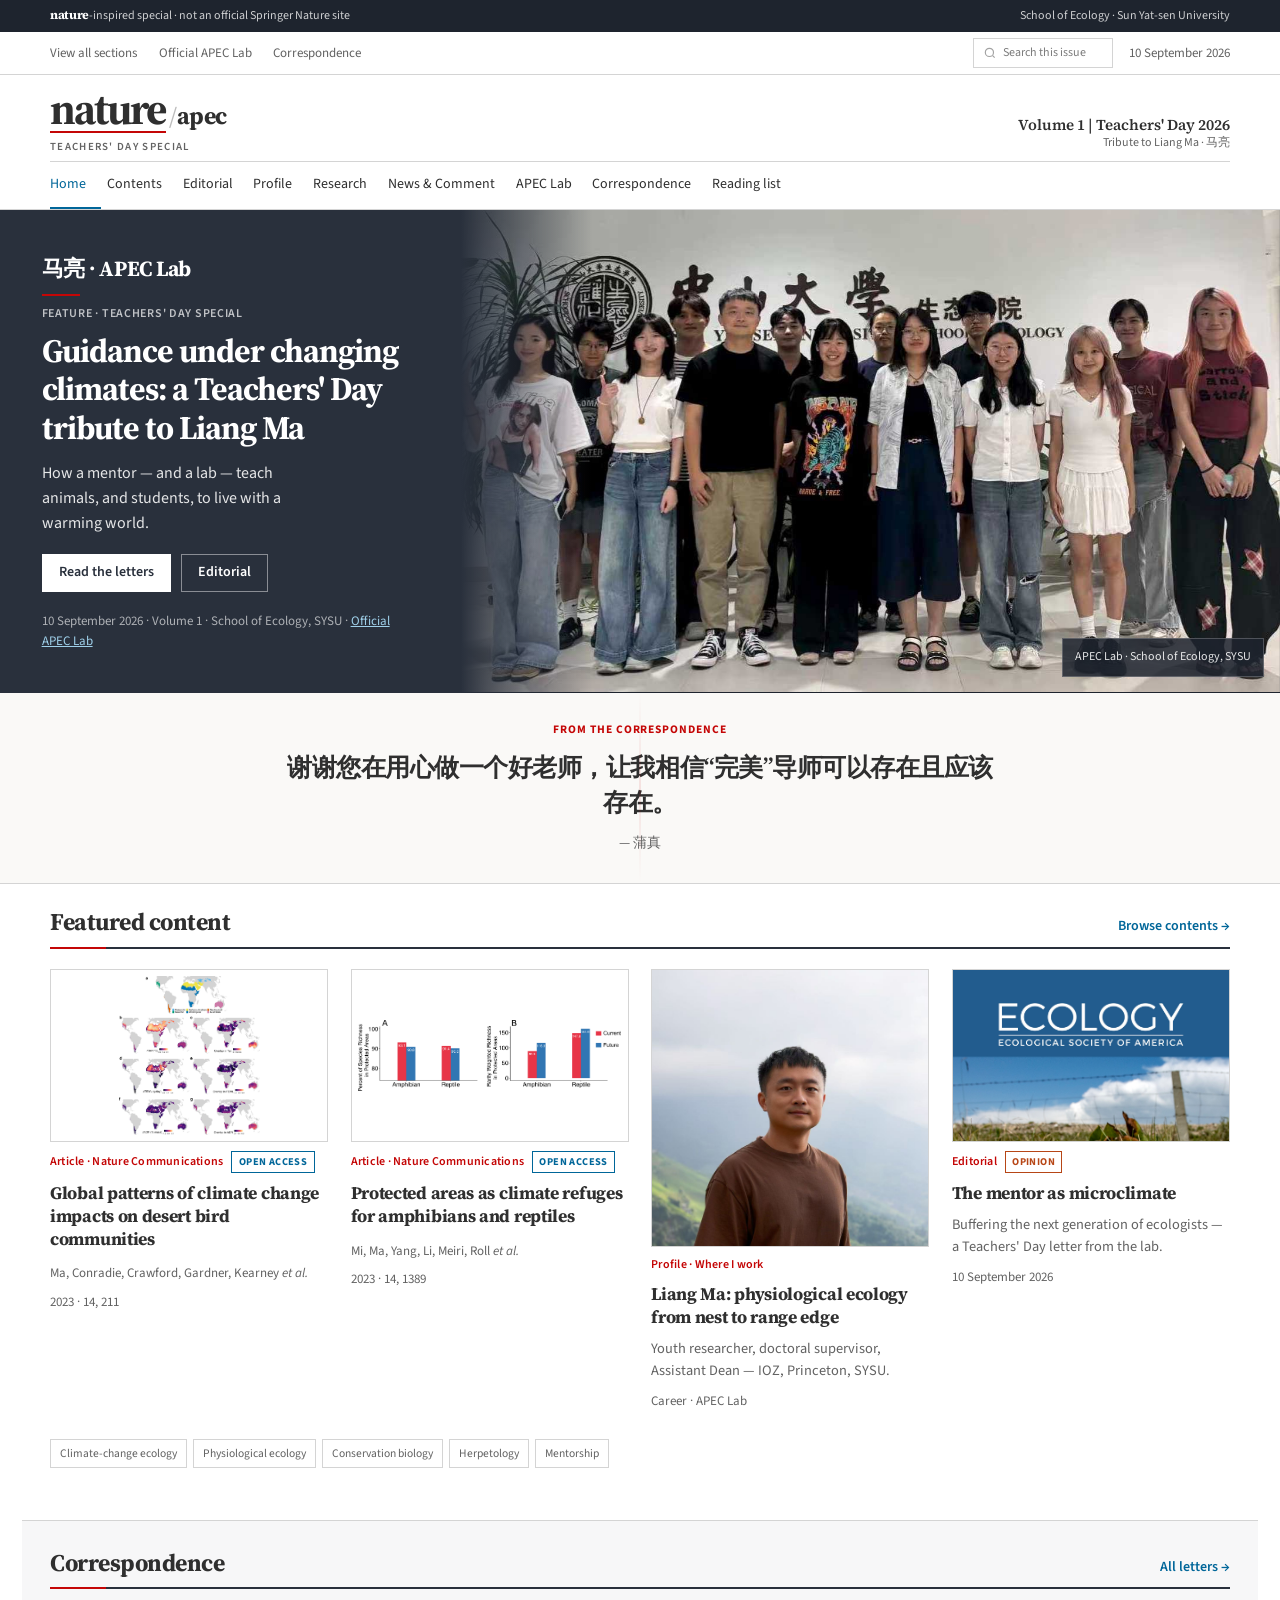
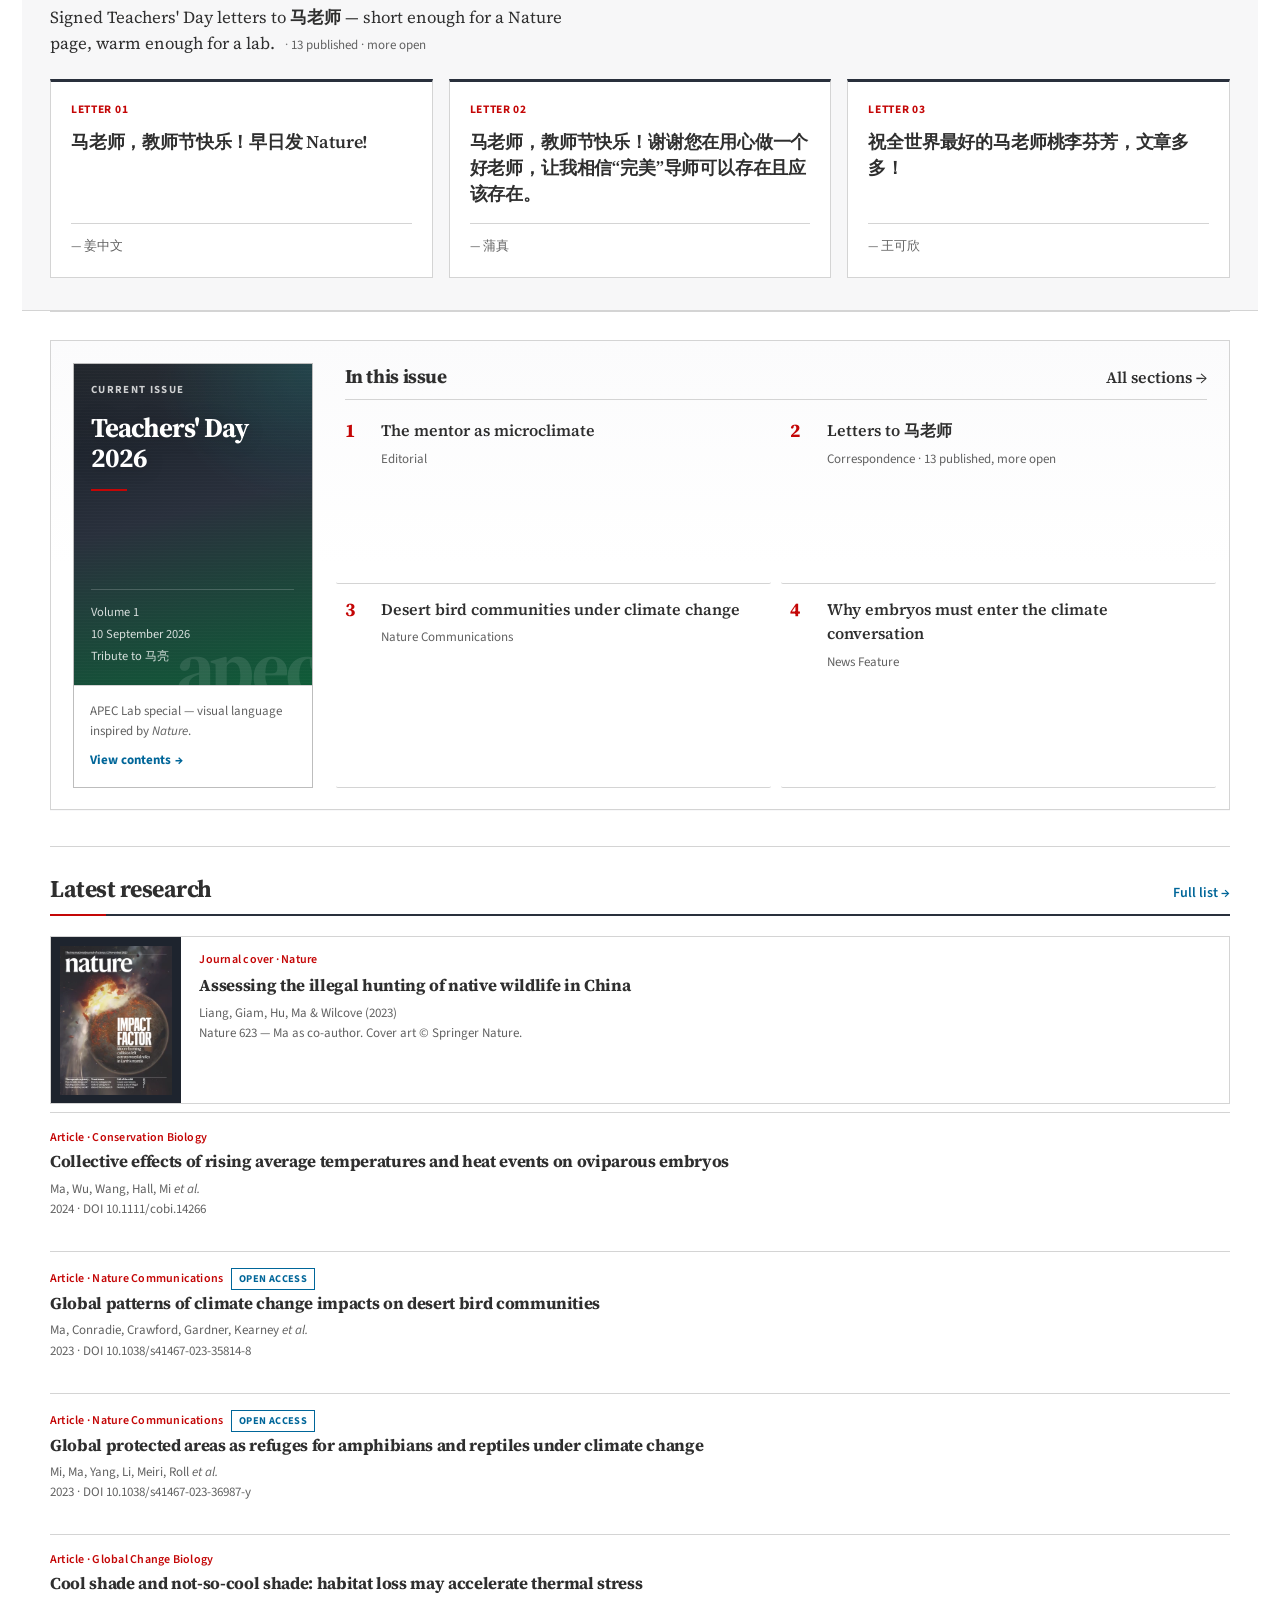
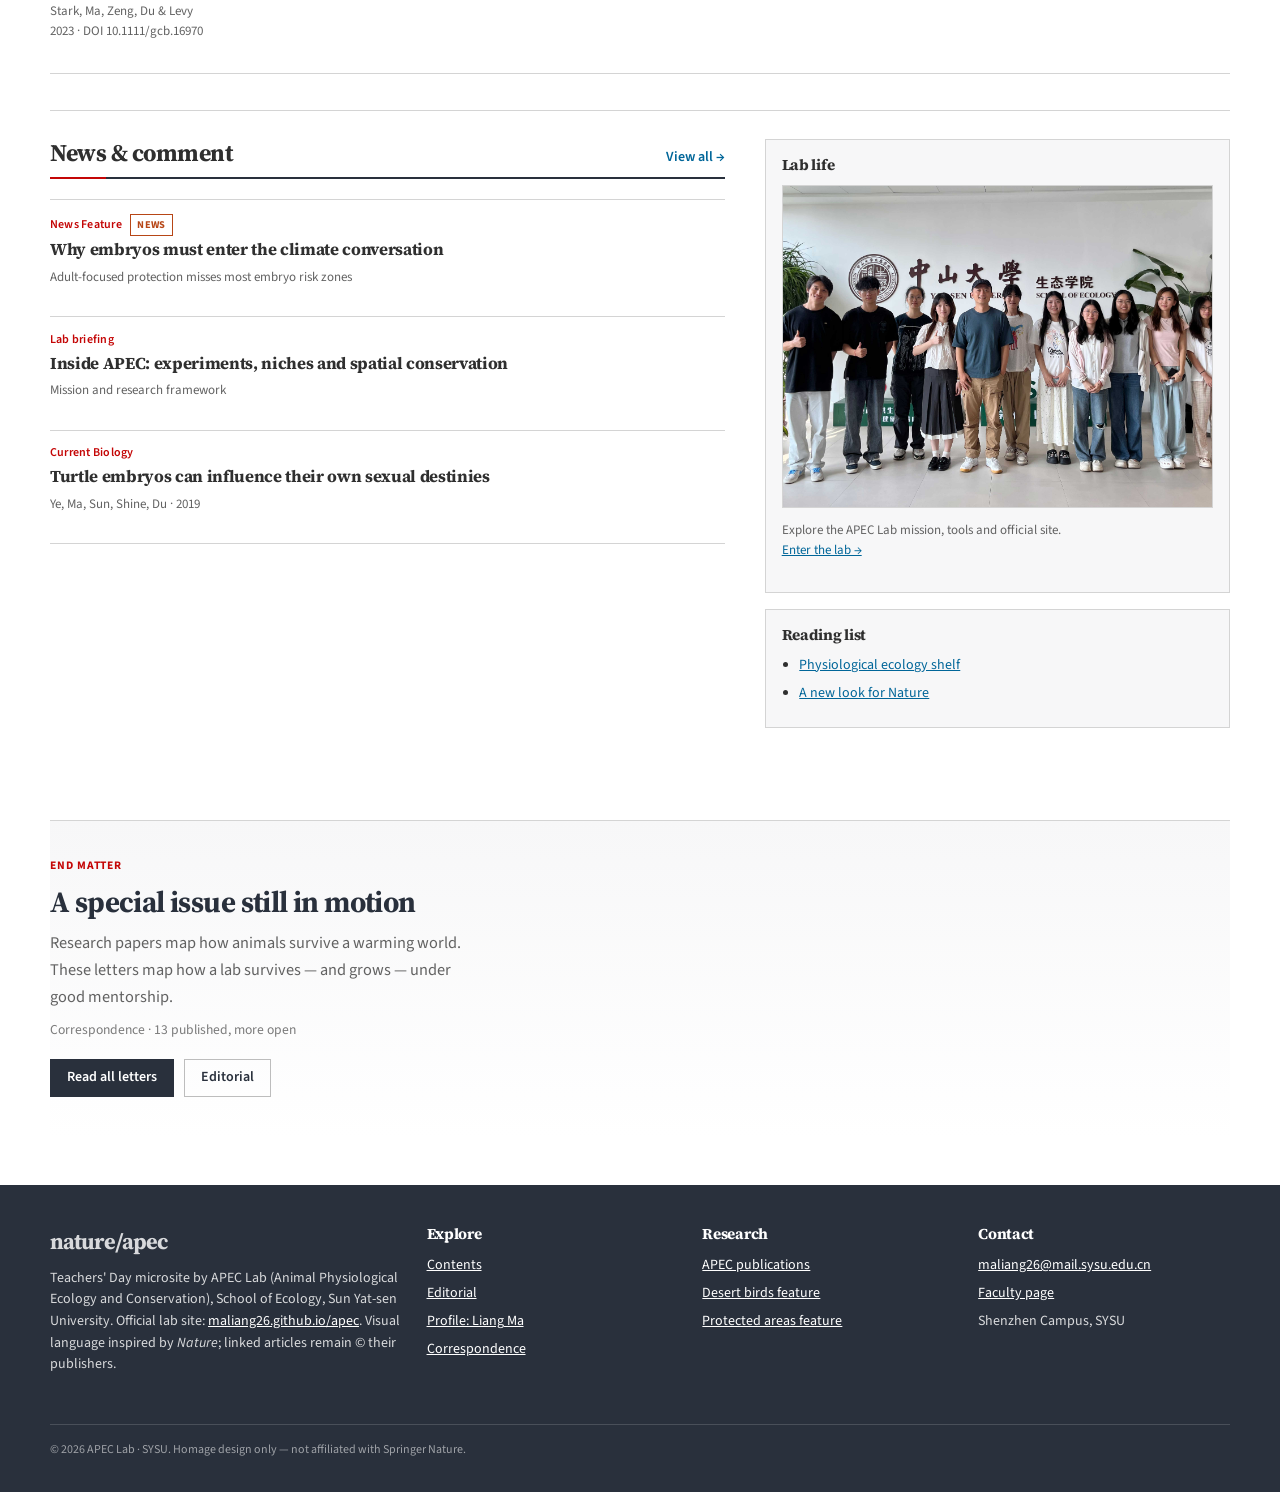
==== commit b7eabefe: "Pin letter order explicitly and bust asset cache" ====
--- a/index.html
+++ b/index.html
@@ -10,7 +10,7 @@
   <meta property="og:type" content="website" />
   <meta property="og:image" content="assets/group.jpg" />
   <link rel="canonical" href="https://dongshg3.github.io/apec-teachers-day-2026/" />
-  <link rel="stylesheet" href="css/nature-apec.css" />
+  <link rel="stylesheet" href="css/nature-apec.css?v=20260909b" />
 </head>
 <body>
   <a class="u-skip" href="#main">Skip to content</a>
@@ -289,7 +289,7 @@
   </main>
 
   <div data-site-footer></div>
-  <script src="js/blessings-data.js"></script>
-  <script src="js/main.js"></script>
+  <script src="js/blessings-data.js?v=20260909b"></script>
+  <script src="js/main.js?v=20260909b"></script>
 </body>
 </html>
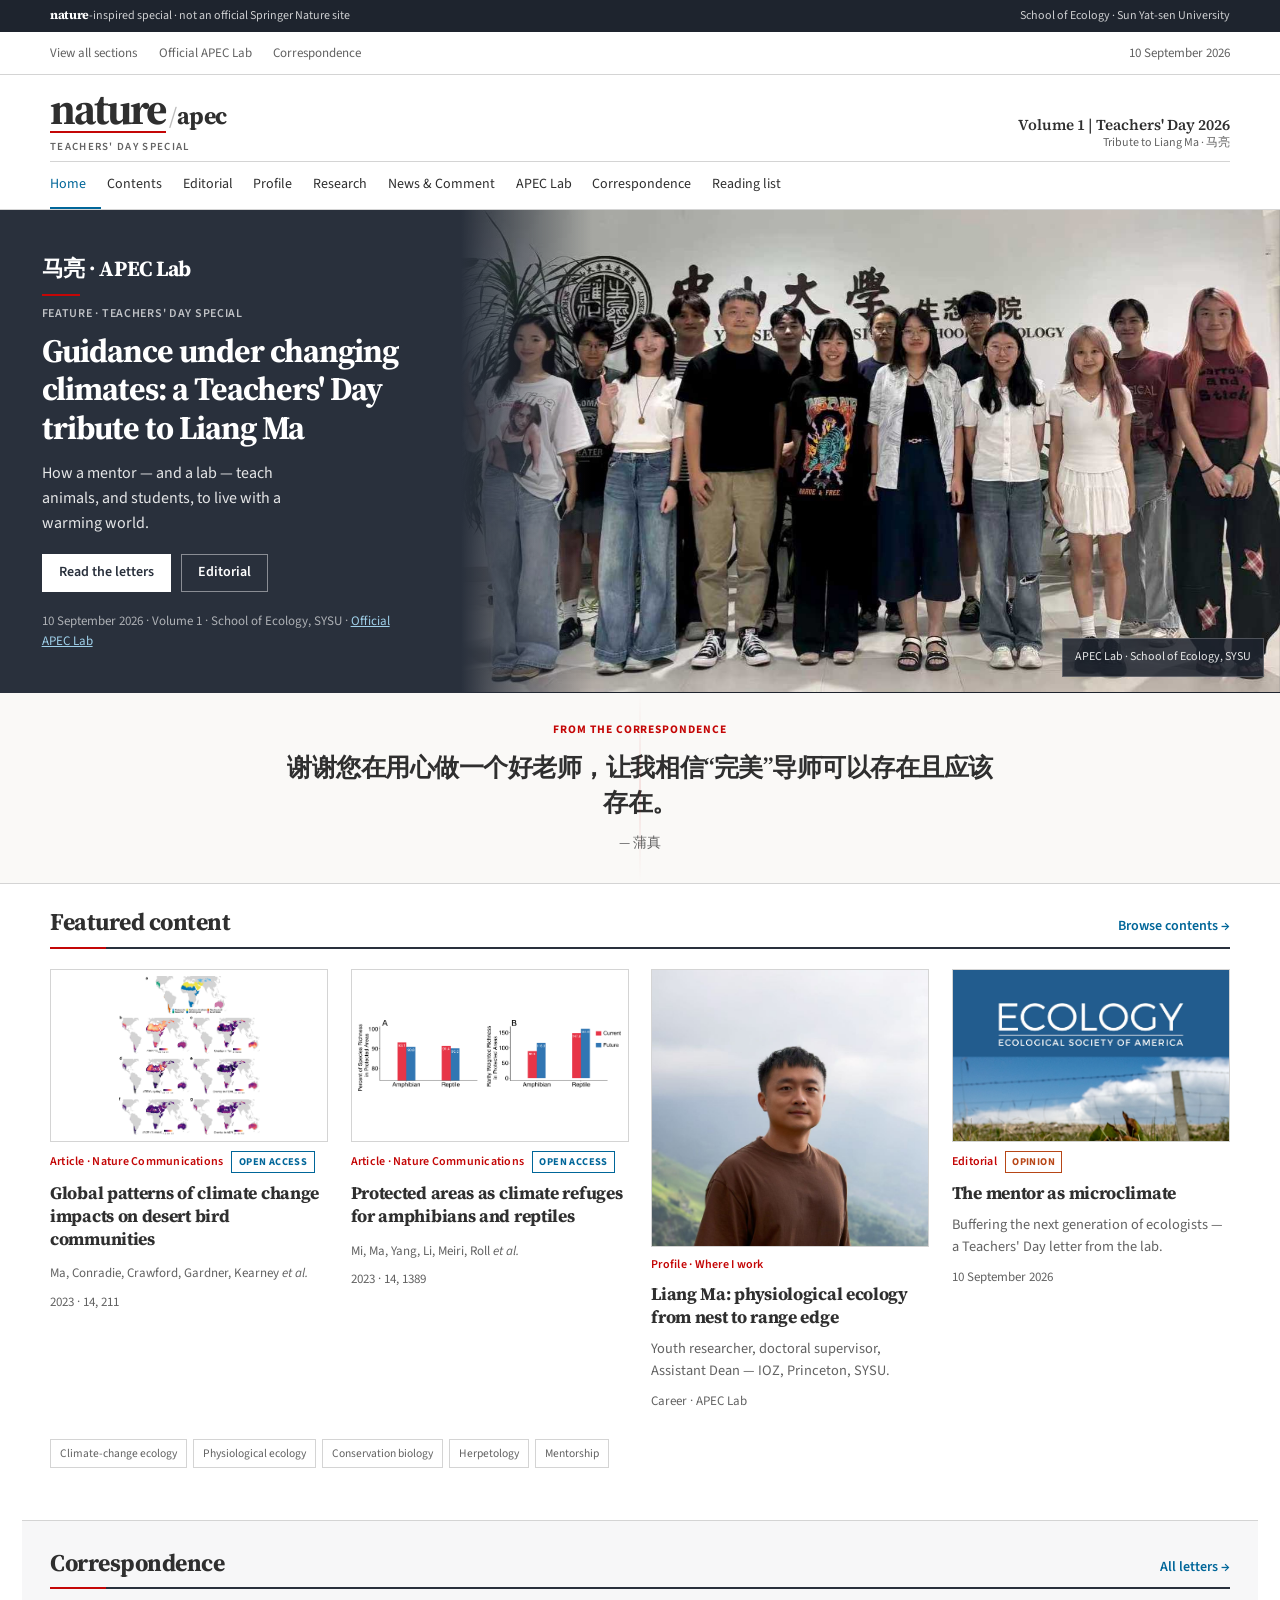
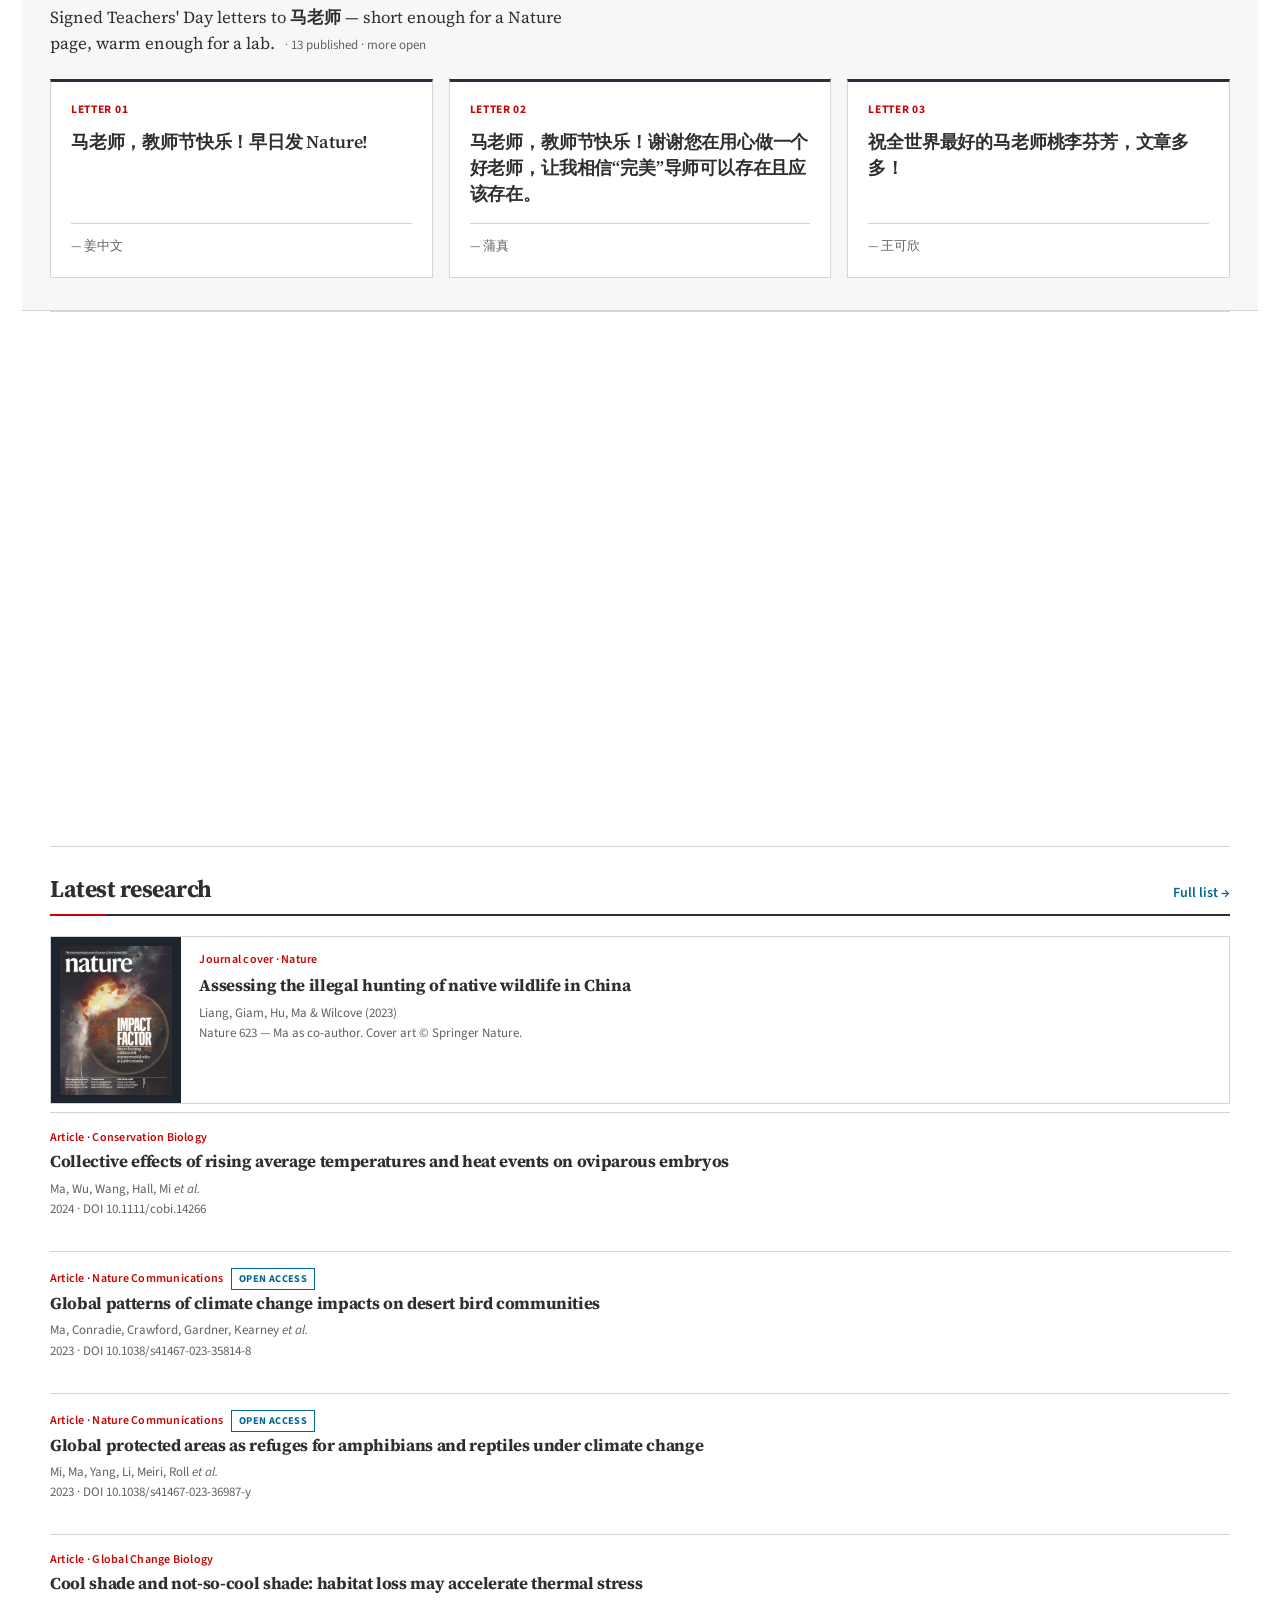
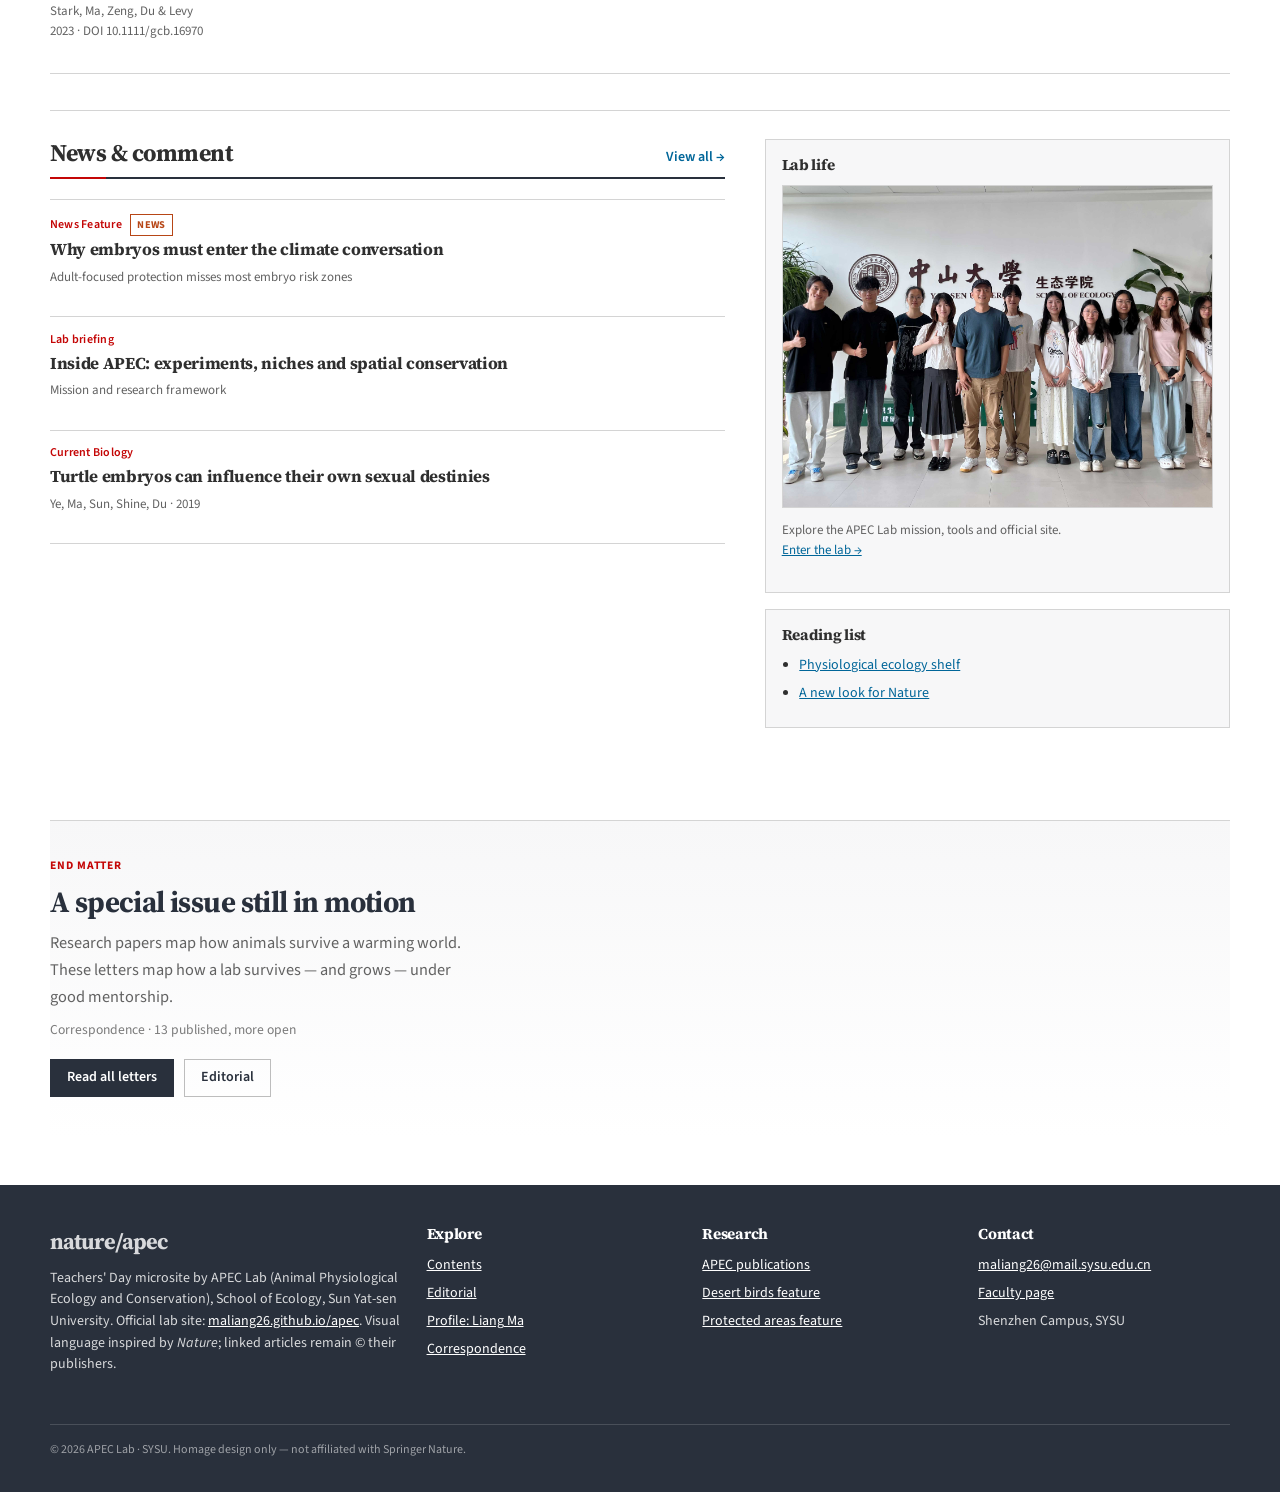
==== commit 11d54ad1: "Content polish: editorial copy, homepage entry, cache bump" ====
--- a/index.html
+++ b/index.html
@@ -8,9 +8,11 @@
   <meta property="og:title" content="Guidance under changing climates — Tribute to Liang Ma" />
   <meta property="og:description" content="APEC Lab Teachers' Day special: editorial, research, and signed letters to 马老师." />
   <meta property="og:type" content="website" />
-  <meta property="og:image" content="assets/group.jpg" />
+  <meta property="og:url" content="https://dongshg3.github.io/apec-teachers-day-2026/" />
+  <meta property="og:image" content="https://dongshg3.github.io/apec-teachers-day-2026/assets/group.jpg" />
   <link rel="canonical" href="https://dongshg3.github.io/apec-teachers-day-2026/" />
-  <link rel="stylesheet" href="css/nature-apec.css?v=20260909b" />
+  <meta name="theme-color" content="#29303c" />
+  <link rel="stylesheet" href="css/nature-apec.css?v=20260909c" />
 </head>
 <body>
   <a class="u-skip" href="#main">Skip to content</a>
@@ -289,7 +291,7 @@
   </main>
 
   <div data-site-footer></div>
-  <script src="js/blessings-data.js?v=20260909b"></script>
-  <script src="js/main.js?v=20260909b"></script>
+  <script src="js/blessings-data.js?v=20260909c"></script>
+  <script src="js/main.js?v=20260909c"></script>
 </body>
 </html>
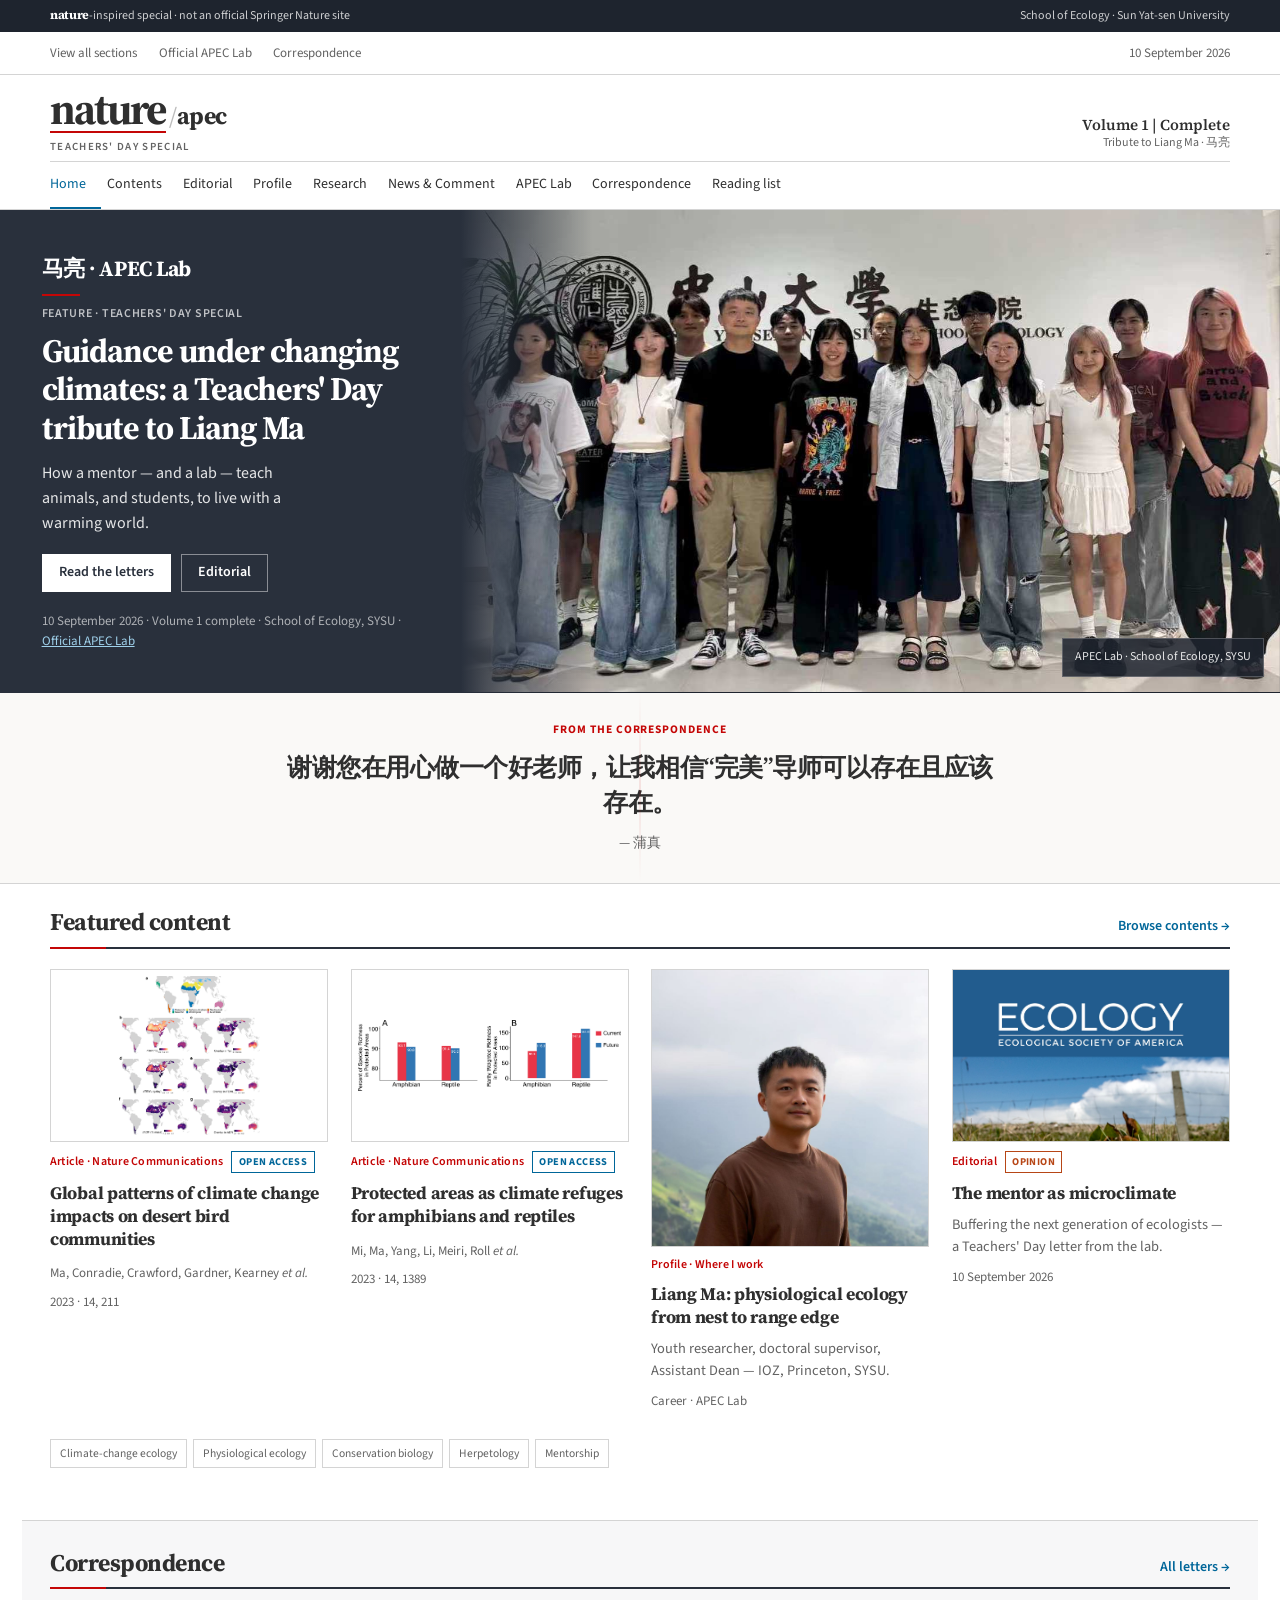
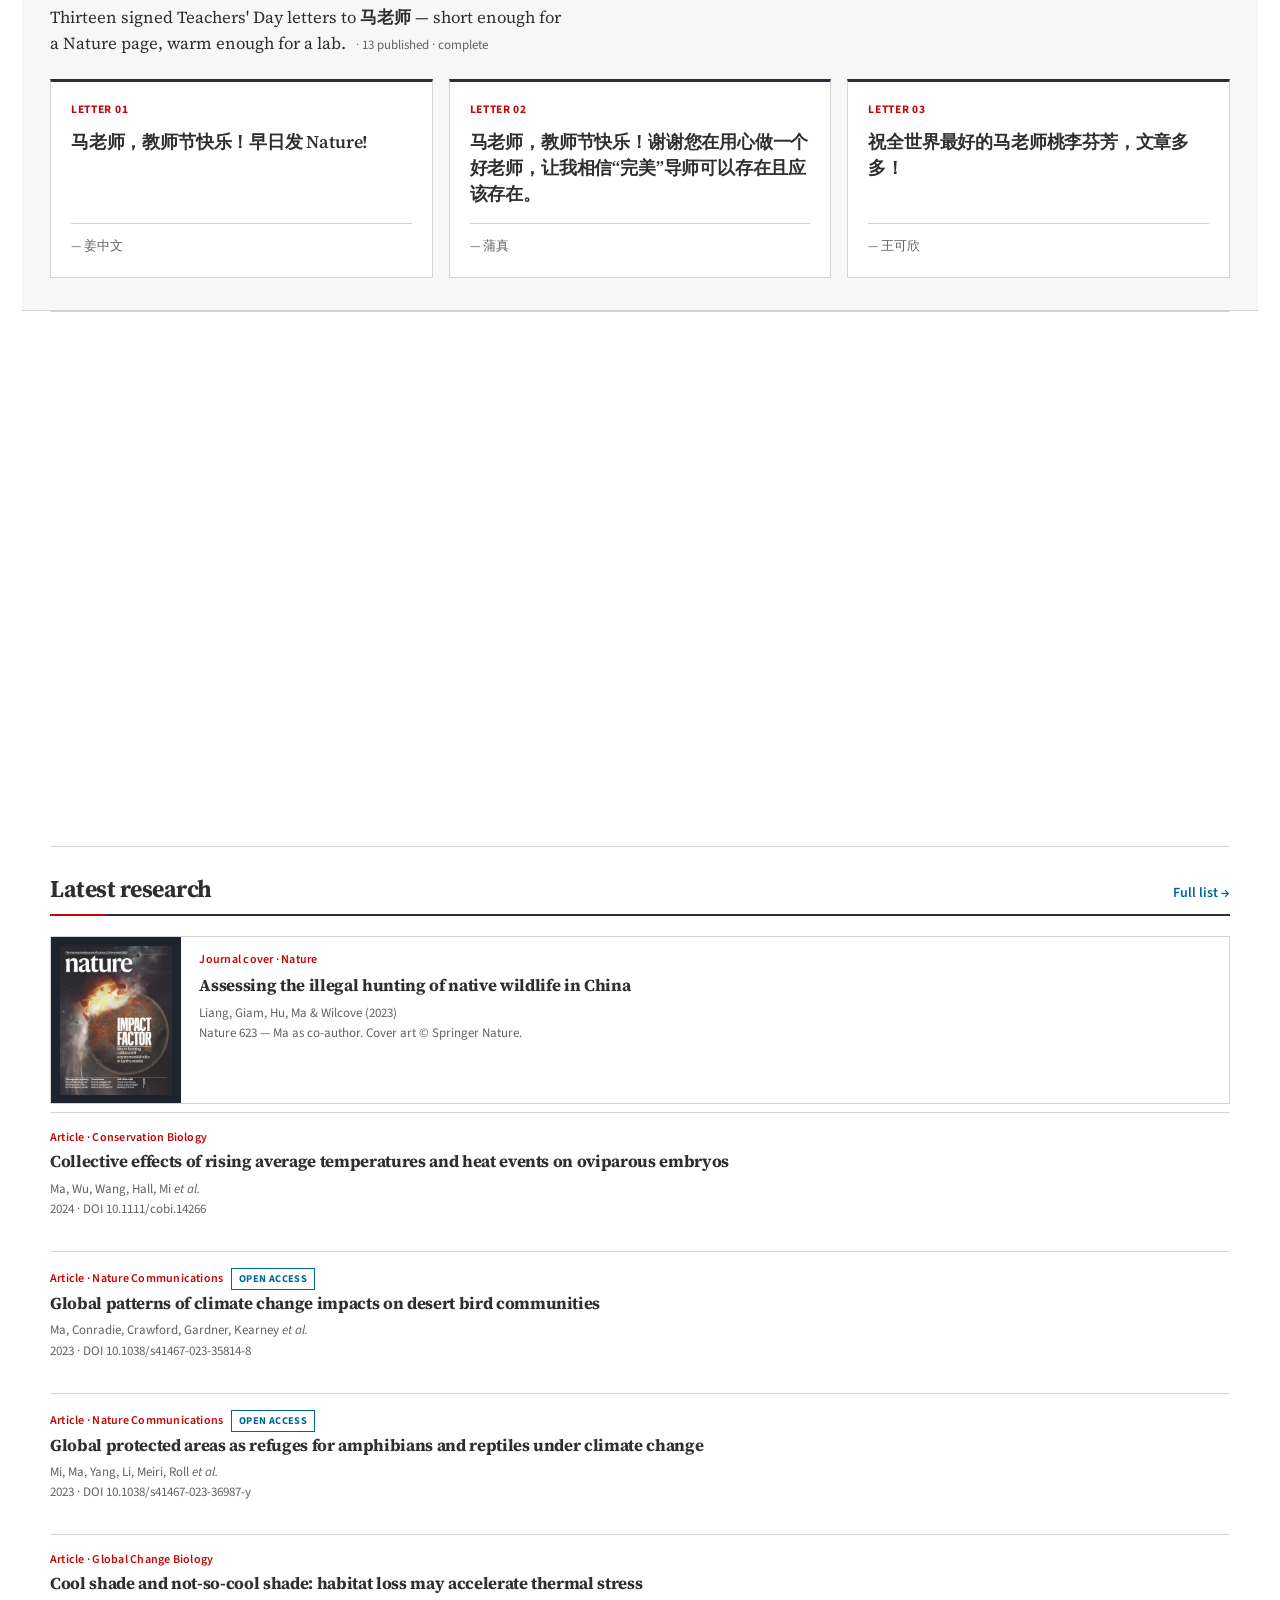
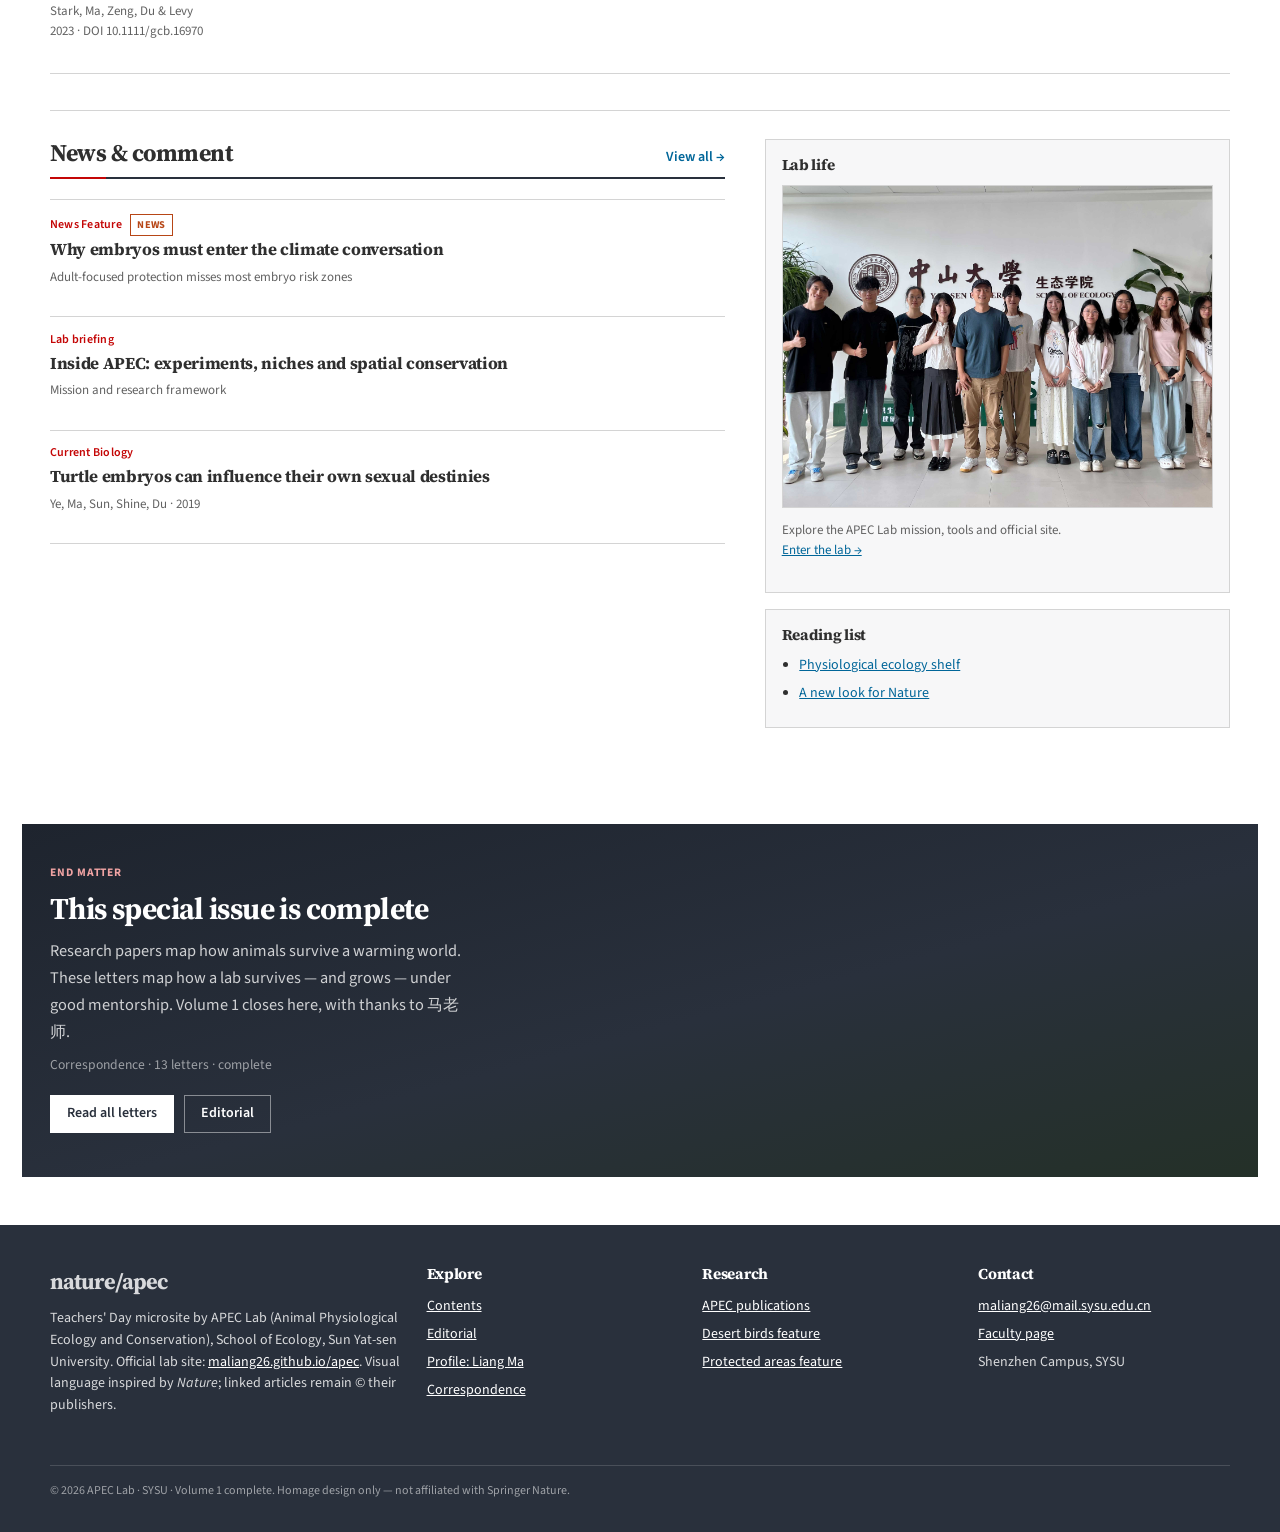
==== commit bb33850b: "Close Volume 1: complete correspondence and Nature end-matter polish" ====
--- a/index.html
+++ b/index.html
@@ -12,7 +12,7 @@
   <meta property="og:image" content="https://dongshg3.github.io/apec-teachers-day-2026/assets/group.jpg" />
   <link rel="canonical" href="https://dongshg3.github.io/apec-teachers-day-2026/" />
   <meta name="theme-color" content="#29303c" />
-  <link rel="stylesheet" href="css/nature-apec.css?v=20260909c" />
+  <link rel="stylesheet" href="css/nature-apec.css?v=20260910" />
 </head>
 <body>
   <a class="u-skip" href="#main">Skip to content</a>
@@ -31,7 +31,7 @@
           <a class="c-btn c-btn--light" href="pages/correspondence.html">Read the letters</a>
           <a class="c-btn c-btn--ghost" href="pages/editorial.html">Editorial</a>
         </div>
-        <p class="c-hero__meta">10 September 2026 · Volume 1 · School of Ecology, SYSU · <a href="https://maliang26.github.io/apec/" rel="noopener" target="_blank">Official APEC Lab</a></p>
+        <p class="c-hero__meta">10 September 2026 · Volume 1 complete · School of Ecology, SYSU · <a href="https://maliang26.github.io/apec/" rel="noopener" target="_blank">Official APEC Lab</a></p>
       </div>
       <div class="c-hero__media" aria-label="APEC Lab group photo">
         <img
@@ -119,7 +119,7 @@
           <a href="pages/correspondence.html">All letters →</a>
         </div>
         <p class="c-letters-board__lead">
-          Signed Teachers' Day letters to <strong>马老师</strong> — short enough for a Nature page, warm enough for a lab.
+          Thirteen signed Teachers' Day letters to <strong>马老师</strong> — short enough for a Nature page, warm enough for a lab.
           <span class="meta c-letters-board__count" data-letters-count></span>
         </p>
         <div class="c-letters-board__grid" data-home-letters></div>
@@ -276,14 +276,14 @@
       <section class="c-closing reveal" aria-label="Issue close">
         <div class="c-closing__inner">
           <p class="c-closing__kicker">End matter</p>
-          <h2 class="c-closing__title">A special issue still in motion</h2>
+          <h2 class="c-closing__title">This special issue is complete</h2>
           <p class="c-closing__text">
-            Research papers map how animals survive a warming world. These letters map how a lab survives — and grows — under good mentorship.
+            Research papers map how animals survive a warming world. These letters map how a lab survives — and grows — under good mentorship. Volume 1 closes here, with thanks to 马老师.
           </p>
           <p class="c-closing__meta" data-letters-count-label></p>
           <div class="c-closing__actions">
-            <a class="c-btn c-btn--dark" href="pages/correspondence.html">Read all letters</a>
-            <a class="c-btn c-btn--outline" href="pages/editorial.html">Editorial</a>
+            <a class="c-btn c-btn--light" href="pages/correspondence.html">Read all letters</a>
+            <a class="c-btn c-btn--ghost" href="pages/editorial.html">Editorial</a>
           </div>
         </div>
       </section>
@@ -291,7 +291,7 @@
   </main>
 
   <div data-site-footer></div>
-  <script src="js/blessings-data.js?v=20260909c"></script>
-  <script src="js/main.js?v=20260909c"></script>
+  <script src="js/blessings-data.js?v=20260910"></script>
+  <script src="js/main.js?v=20260910"></script>
 </body>
 </html>
--- a/css/nature-apec.css
+++ b/css/nature-apec.css
@@ -1174,7 +1174,11 @@
 }
 .c-letters-list {
   display: grid;
-  gap: 1rem;
+  grid-template-columns: 1fr 1fr;
+  gap: 1rem 1.35rem;
+}
+@media (max-width: 820px) {
+  .c-letters-list { grid-template-columns: 1fr; }
 }
 .c-letters-open {
   margin: 1.25rem 0 0;
@@ -1184,39 +1188,43 @@
 }
 
 .c-correspondence {
+  position: relative;
   border: 1px solid var(--line);
   border-left: 3px solid var(--hero);
-  padding: 1.2rem 1.35rem;
+  padding: 1.15rem 1.25rem 1.2rem;
   margin-bottom: 0;
   background: var(--paper);
-  transition: border-color 0.35s var(--ease), transform 0.35s var(--ease);
+  transition: border-color 0.35s var(--ease), box-shadow 0.35s var(--ease);
 }
 .c-correspondence:hover {
-  border-color: var(--link);
-  transform: translateX(2px);
+  border-color: var(--line-strong);
+  box-shadow: 0 10px 28px rgba(41, 48, 60, 0.06);
 }
 .c-correspondence--pending {
   background:
     repeating-linear-gradient(-45deg, var(--paper), var(--paper) 10px, var(--paper-soft) 10px, var(--paper-soft) 20px);
 }
 .c-correspondence__label {
-  font-size: 0.72rem;
-  font-weight: 700;
-  letter-spacing: 0.05em;
+  font-size: 0.7rem;
+  font-weight: 700;
+  letter-spacing: 0.08em;
   text-transform: uppercase;
   color: var(--nature-red);
-  margin-bottom: 0.45rem;
+  margin-bottom: 0.5rem;
 }
 .c-correspondence__quote {
   font-family: var(--serif);
-  font-size: 1.12rem;
+  font-size: 1.05rem;
   font-weight: 600;
-  line-height: 1.45;
-  margin: 0 0 0.85rem;
+  line-height: 1.5;
+  letter-spacing: -0.01em;
+  margin: 0 0 0.95rem;
 }
 .c-correspondence__by {
-  font-size: 0.875rem;
+  font-size: 0.8125rem;
   color: var(--ink-secondary);
+  text-align: right;
+  font-style: italic;
 }
 .c-list--tight li { padding-block: 0.85rem; }
 
@@ -1480,13 +1488,41 @@
   margin: 0;
   color: var(--ink-secondary);
 }
+.c-colophon__names {
+  margin: 0.85rem 0 0;
+  font-size: 0.8rem;
+  line-height: 1.65;
+  color: var(--ink-muted);
+  max-width: 62ch;
+}
+
+.c-issue-status {
+  display: flex;
+  align-items: center;
+  gap: 0.75rem;
+  flex-wrap: wrap;
+  margin-bottom: 0.55rem;
+}
+.c-issue-status__badge {
+  display: inline-flex;
+  align-items: center;
+  font-size: 0.68rem;
+  font-weight: 700;
+  letter-spacing: 0.06em;
+  text-transform: uppercase;
+  color: var(--nature-red);
+  border: 1px solid rgba(196, 6, 6, 0.35);
+  padding: 0.2rem 0.5rem;
+  background: rgba(196, 6, 6, 0.04);
+}
 
 .c-closing {
-  margin: 2.5rem 0 0;
-  padding: 2.25rem 0 2.5rem;
-  border-top: 1px solid var(--line);
+  margin: 2.75rem calc(-1 * var(--gutter)) 0;
+  padding: 2.5rem var(--gutter) 2.75rem;
+  border-top: none;
   background:
-    linear-gradient(180deg, var(--paper-soft) 0%, transparent 100%);
+    linear-gradient(165deg, var(--hero-deep) 0%, var(--hero) 55%, #243028 100%);
+  color: rgba(255,255,255,0.9);
 }
 .c-closing__inner {
   max-width: 40rem;
@@ -1496,33 +1532,47 @@
   font-weight: 700;
   letter-spacing: 0.08em;
   text-transform: uppercase;
-  color: var(--nature-red);
+  color: #f0a3a3;
   margin: 0 0 0.5rem;
 }
 .c-closing__title {
   font-family: var(--serif);
-  font-size: clamp(1.45rem, 2.4vw, 1.85rem);
+  font-size: clamp(1.45rem, 2.4vw, 1.9rem);
   font-weight: 700;
   line-height: 1.25;
   margin: 0 0 0.65rem;
-  color: var(--hero);
+  color: #fff;
 }
 .c-closing__text {
   font-size: 1.02rem;
   line-height: 1.65;
-  color: var(--ink-secondary);
+  color: rgba(255,255,255,0.78);
   margin: 0 0 0.5rem;
   max-width: 52ch;
 }
 .c-closing__meta {
   font-size: 0.85rem;
-  color: var(--ink-muted);
-  margin: 0 0 1.15rem;
+  color: rgba(255,255,255,0.55);
+  margin: 0 0 1.25rem;
 }
 .c-closing__actions {
   display: flex;
   flex-wrap: wrap;
   gap: 0.65rem;
+}
+
+::selection {
+  background: rgba(196, 6, 6, 0.14);
+  color: var(--ink);
+}
+
+@media print {
+  .c-publisher, .c-topbar, .c-nav-toggle, .c-footer, .c-hero__actions, .c-closing__actions {
+    display: none !important;
+  }
+  .c-hero { break-inside: avoid; }
+  .c-correspondence { break-inside: avoid; box-shadow: none; }
+  a { color: inherit; text-decoration: none; }
 }
 
 .c-table-wrap { overflow-x: auto; border: 1px solid var(--line); }
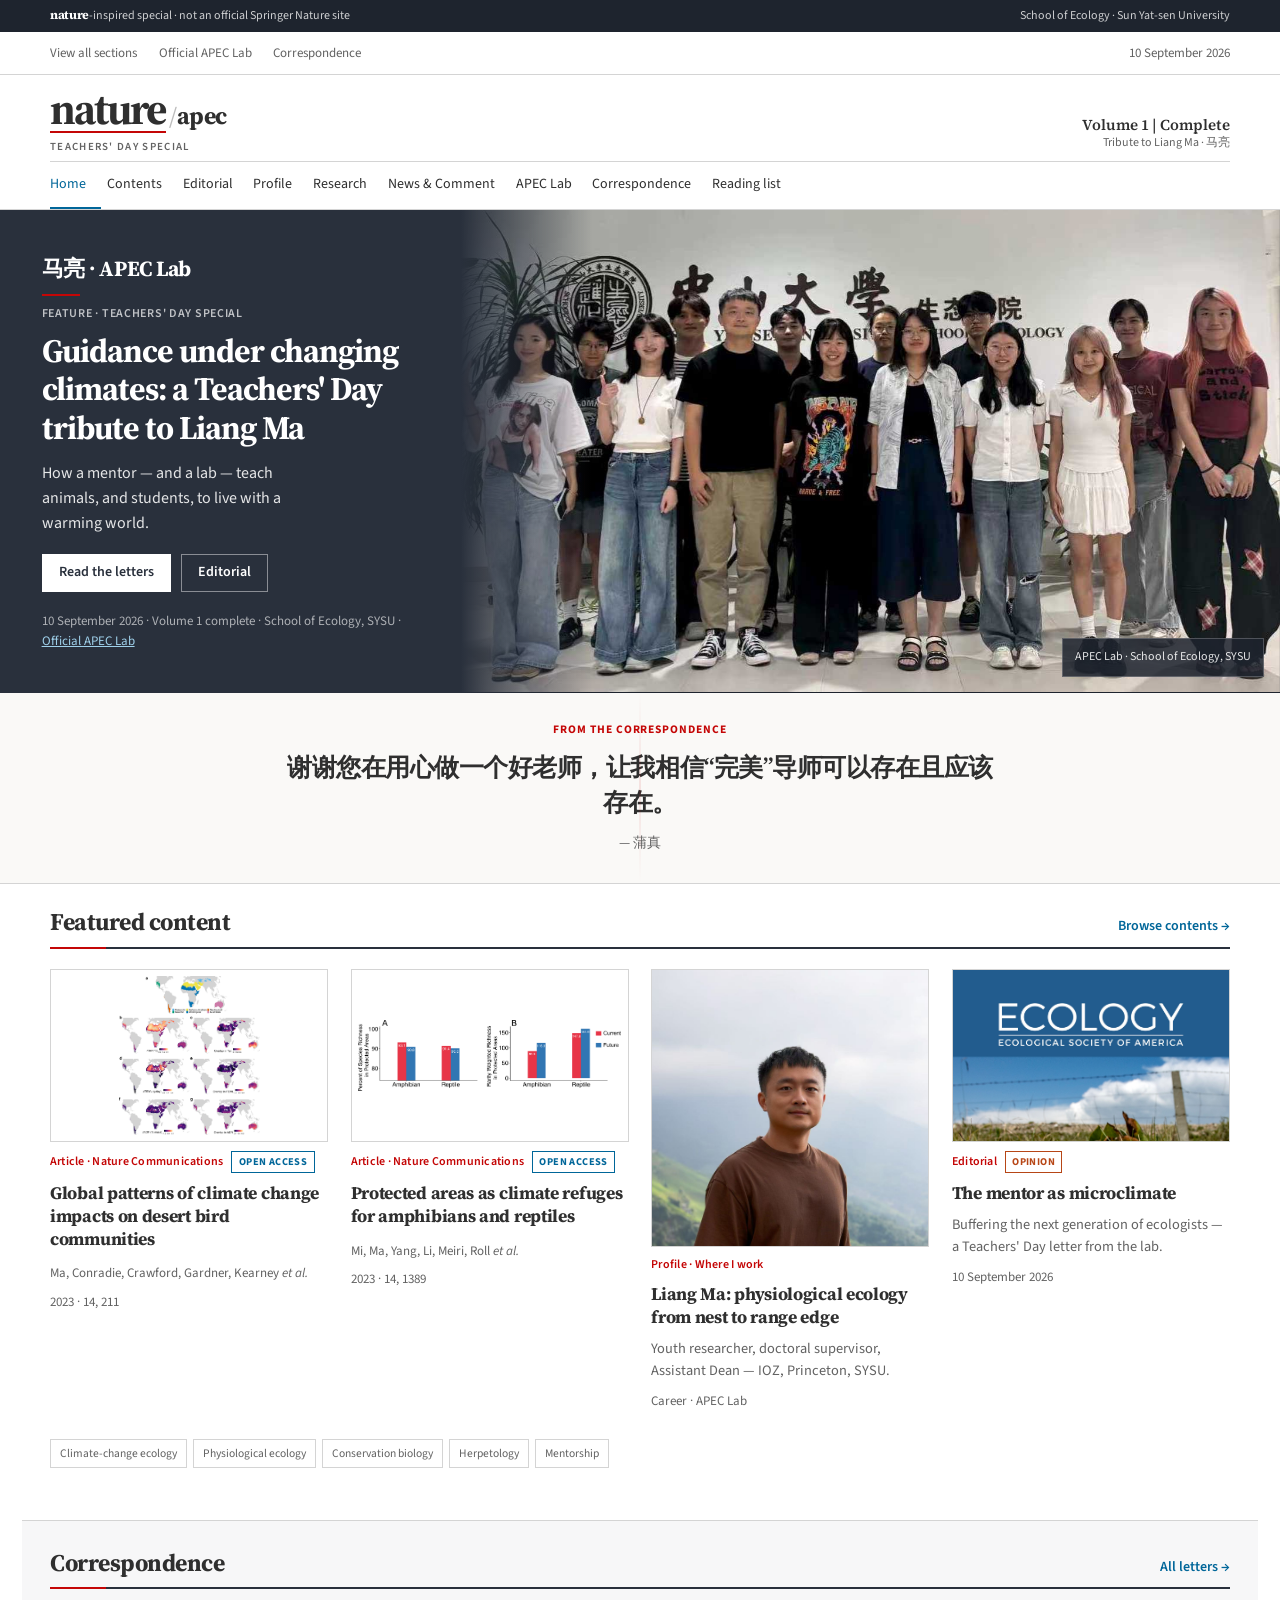
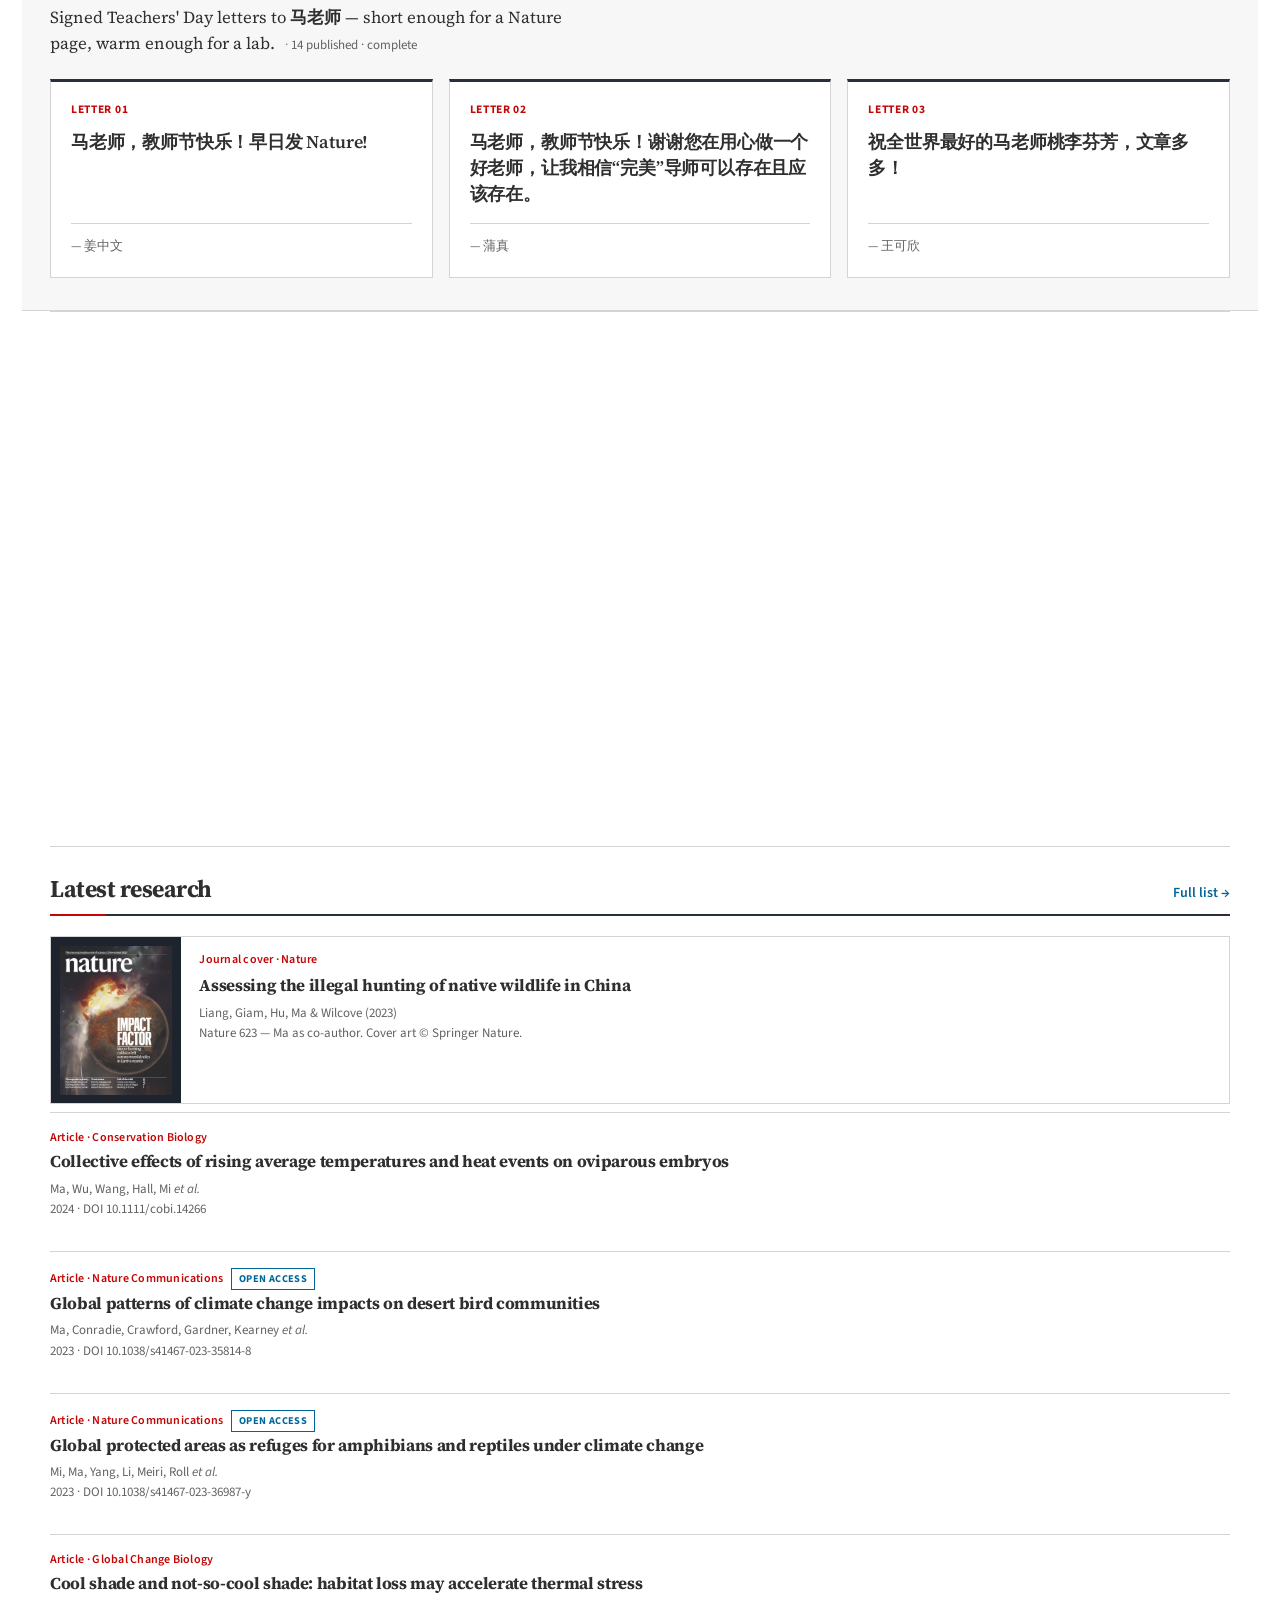
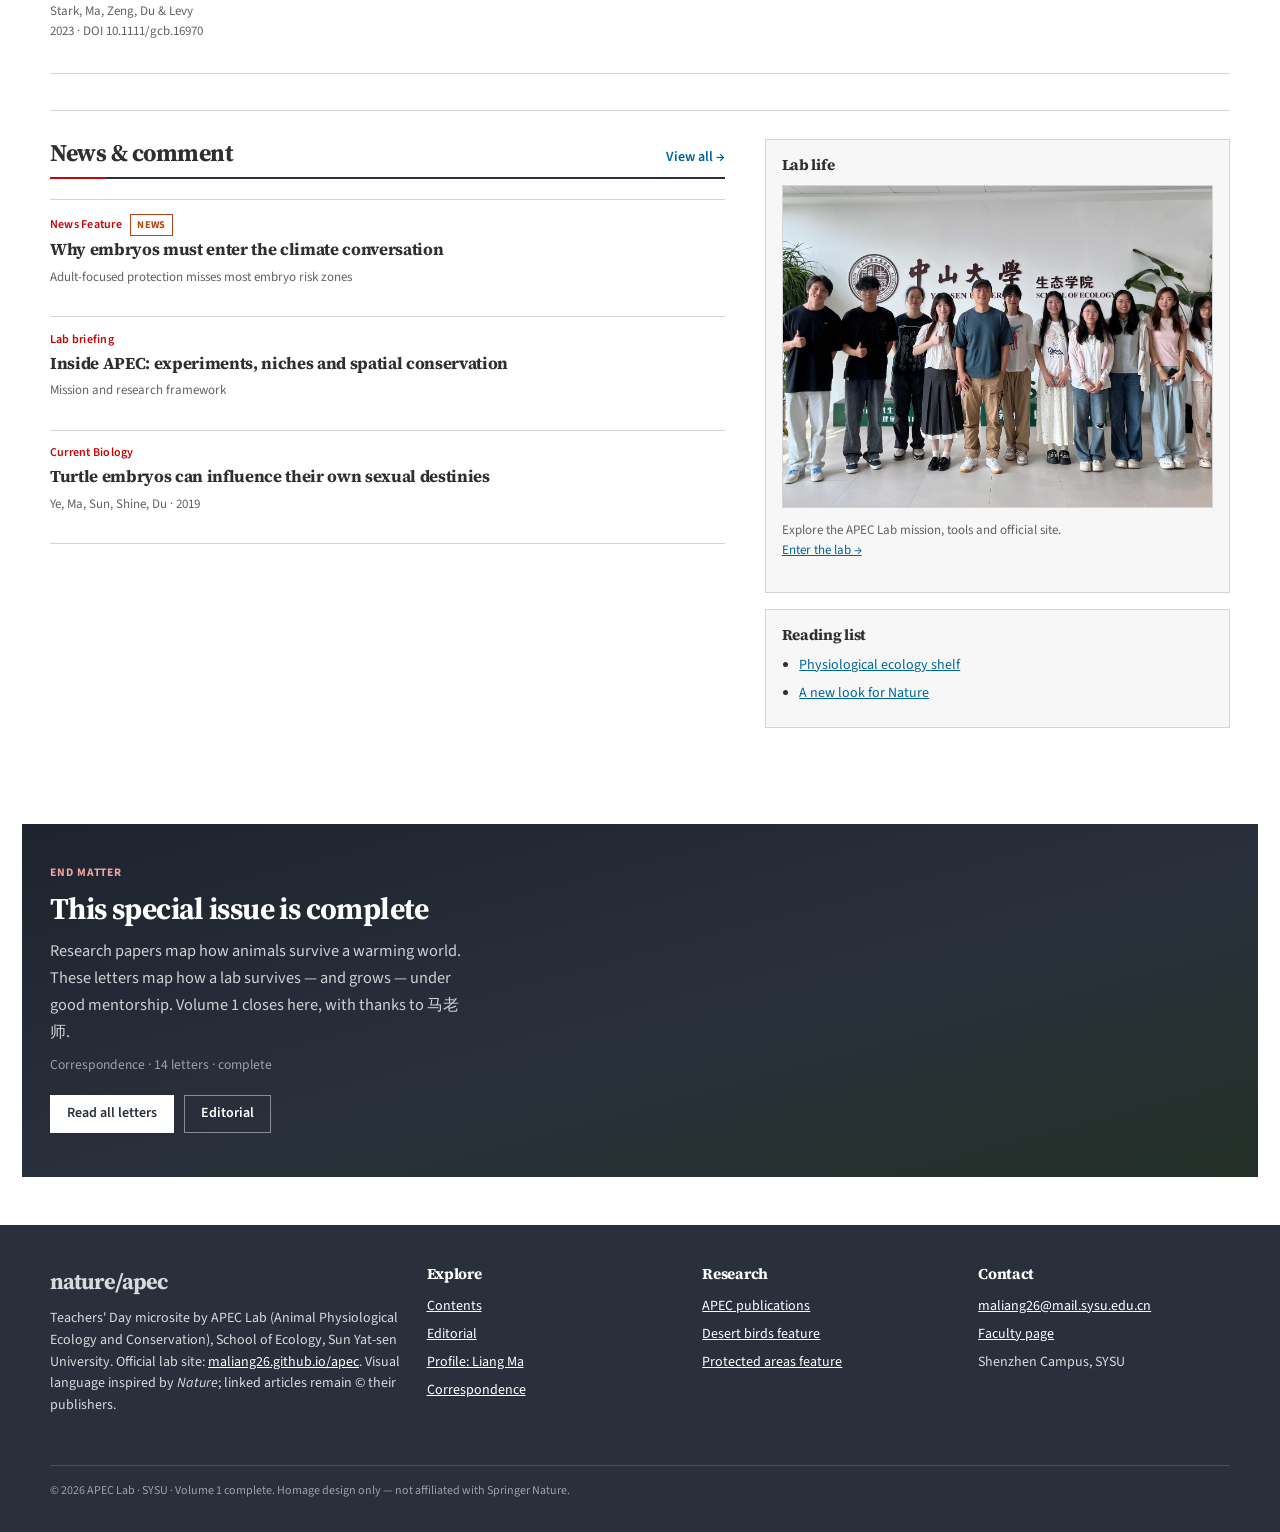
==== commit 922cef35: "Add Li Xiufang letter; restore single-column Nature correspondence" ====
--- a/index.html
+++ b/index.html
@@ -12,7 +12,7 @@
   <meta property="og:image" content="https://dongshg3.github.io/apec-teachers-day-2026/assets/group.jpg" />
   <link rel="canonical" href="https://dongshg3.github.io/apec-teachers-day-2026/" />
   <meta name="theme-color" content="#29303c" />
-  <link rel="stylesheet" href="css/nature-apec.css?v=20260910" />
+  <link rel="stylesheet" href="css/nature-apec.css?v=20260910b" />
 </head>
 <body>
   <a class="u-skip" href="#main">Skip to content</a>
@@ -119,7 +119,7 @@
           <a href="pages/correspondence.html">All letters →</a>
         </div>
         <p class="c-letters-board__lead">
-          Thirteen signed Teachers' Day letters to <strong>马老师</strong> — short enough for a Nature page, warm enough for a lab.
+          Signed Teachers' Day letters to <strong>马老师</strong> — short enough for a Nature page, warm enough for a lab.
           <span class="meta c-letters-board__count" data-letters-count></span>
         </p>
         <div class="c-letters-board__grid" data-home-letters></div>
@@ -291,7 +291,7 @@
   </main>
 
   <div data-site-footer></div>
-  <script src="js/blessings-data.js?v=20260910"></script>
-  <script src="js/main.js?v=20260910"></script>
+  <script src="js/blessings-data.js?v=20260910b"></script>
+  <script src="js/main.js?v=20260910b"></script>
 </body>
 </html>
--- a/css/nature-apec.css
+++ b/css/nature-apec.css
@@ -1173,12 +1173,10 @@
   align-items: start;
 }
 .c-letters-list {
-  display: grid;
-  grid-template-columns: 1fr 1fr;
-  gap: 1rem 1.35rem;
-}
-@media (max-width: 820px) {
-  .c-letters-list { grid-template-columns: 1fr; }
+  display: flex;
+  flex-direction: column;
+  gap: 0;
+  max-width: 40rem;
 }
 .c-letters-open {
   margin: 1.25rem 0 0;
@@ -1189,42 +1187,55 @@
 
 .c-correspondence {
   position: relative;
-  border: 1px solid var(--line);
-  border-left: 3px solid var(--hero);
-  padding: 1.15rem 1.25rem 1.2rem;
-  margin-bottom: 0;
-  background: var(--paper);
-  transition: border-color 0.35s var(--ease), box-shadow 0.35s var(--ease);
+  border: none;
+  border-top: 1px solid var(--line);
+  padding: 1.55rem 0 1.5rem;
+  margin: 0;
+  background: transparent;
+  transition: background 0.35s var(--ease);
+}
+.c-correspondence:first-child {
+  border-top: 2px solid var(--hero);
+  padding-top: 1.35rem;
 }
 .c-correspondence:hover {
-  border-color: var(--line-strong);
-  box-shadow: 0 10px 28px rgba(41, 48, 60, 0.06);
+  background: linear-gradient(90deg, rgba(41, 48, 60, 0.03), transparent 70%);
 }
 .c-correspondence--pending {
   background:
     repeating-linear-gradient(-45deg, var(--paper), var(--paper) 10px, var(--paper-soft) 10px, var(--paper-soft) 20px);
 }
 .c-correspondence__label {
-  font-size: 0.7rem;
-  font-weight: 700;
-  letter-spacing: 0.08em;
+  font-size: 0.68rem;
+  font-weight: 700;
+  letter-spacing: 0.1em;
   text-transform: uppercase;
   color: var(--nature-red);
-  margin-bottom: 0.5rem;
+  margin-bottom: 0.55rem;
 }
 .c-correspondence__quote {
   font-family: var(--serif);
-  font-size: 1.05rem;
+  font-size: clamp(1.05rem, 1.7vw, 1.18rem);
   font-weight: 600;
-  line-height: 1.5;
-  letter-spacing: -0.01em;
-  margin: 0 0 0.95rem;
+  line-height: 1.55;
+  letter-spacing: -0.015em;
+  margin: 0 0 1rem;
+  color: var(--ink);
+  max-width: 38rem;
 }
 .c-correspondence__by {
+  font-family: var(--sans);
   font-size: 0.8125rem;
+  font-style: normal;
+  font-weight: 600;
   color: var(--ink-secondary);
   text-align: right;
-  font-style: italic;
+  margin: 0;
+  padding-top: 0.65rem;
+  border-top: 1px solid var(--line);
+  max-width: 38rem;
+  margin-left: auto;
+  width: 100%;
 }
 .c-list--tight li { padding-block: 0.85rem; }
 
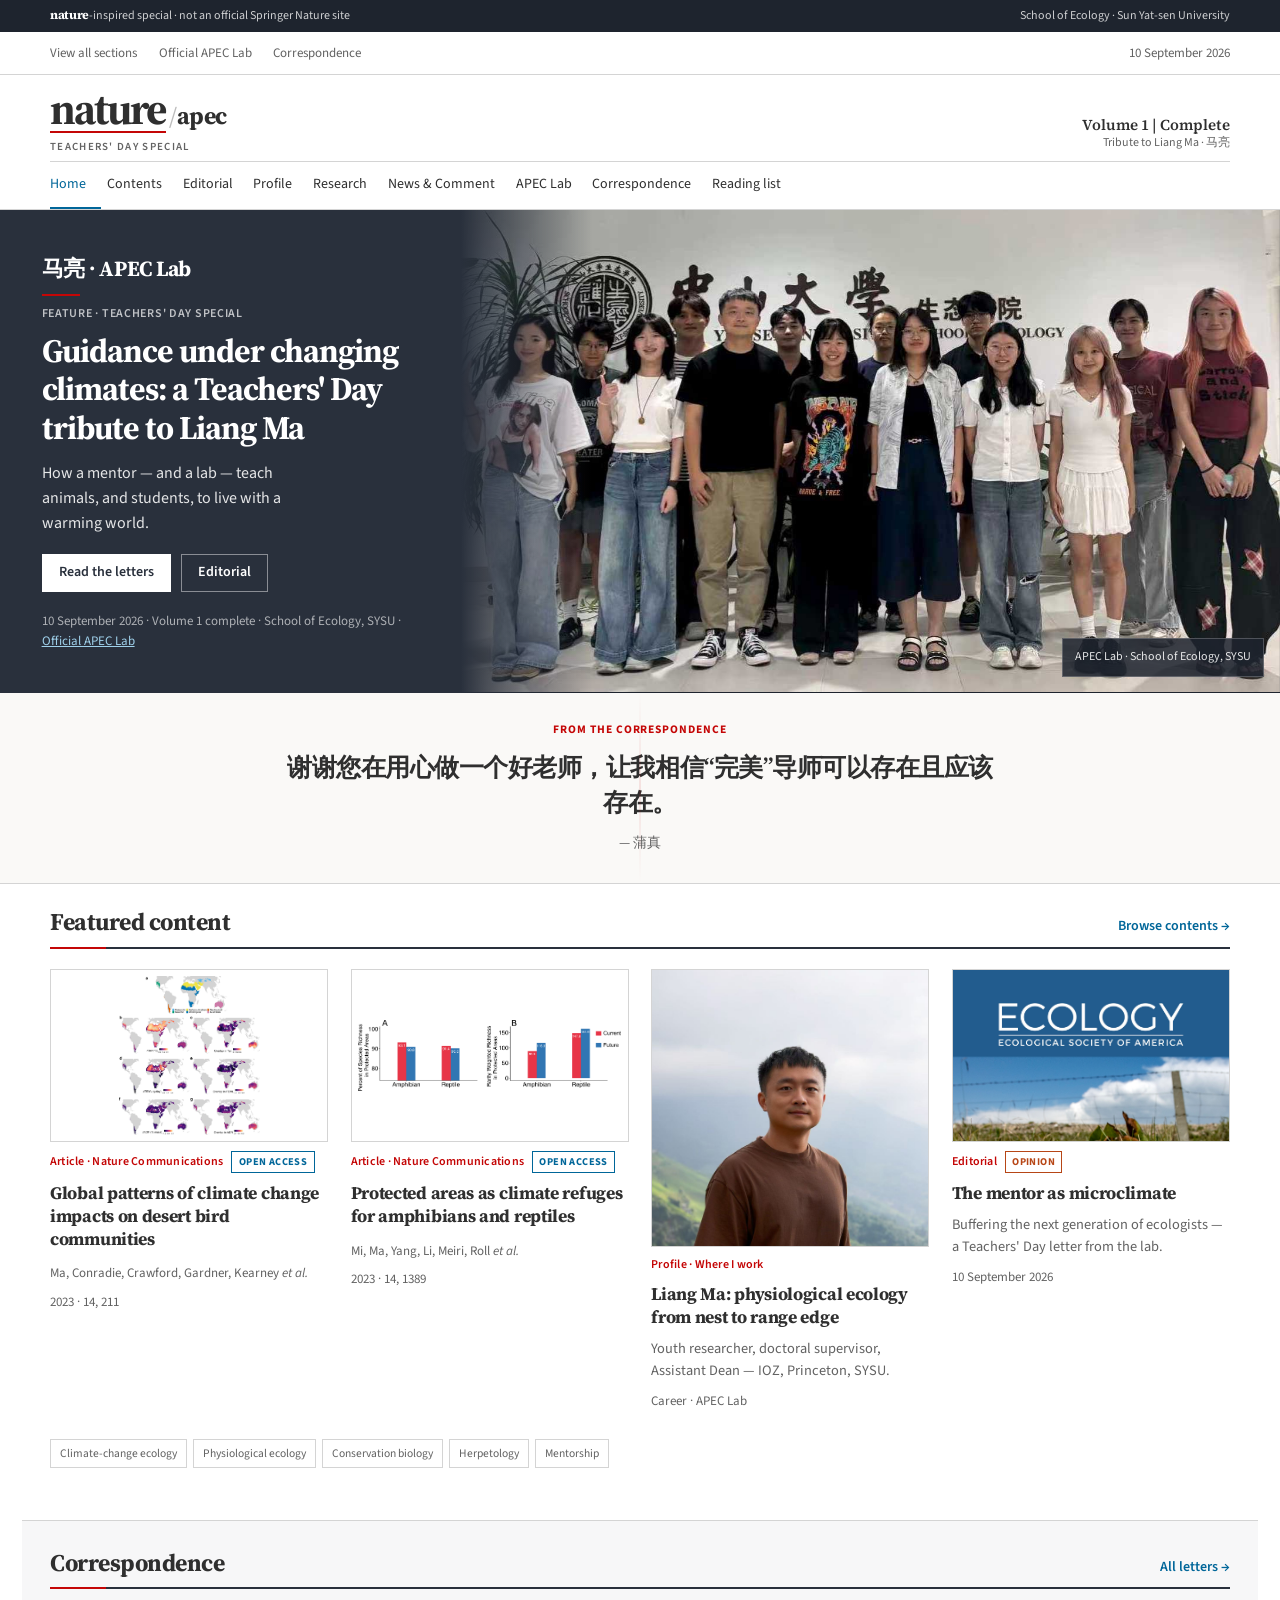
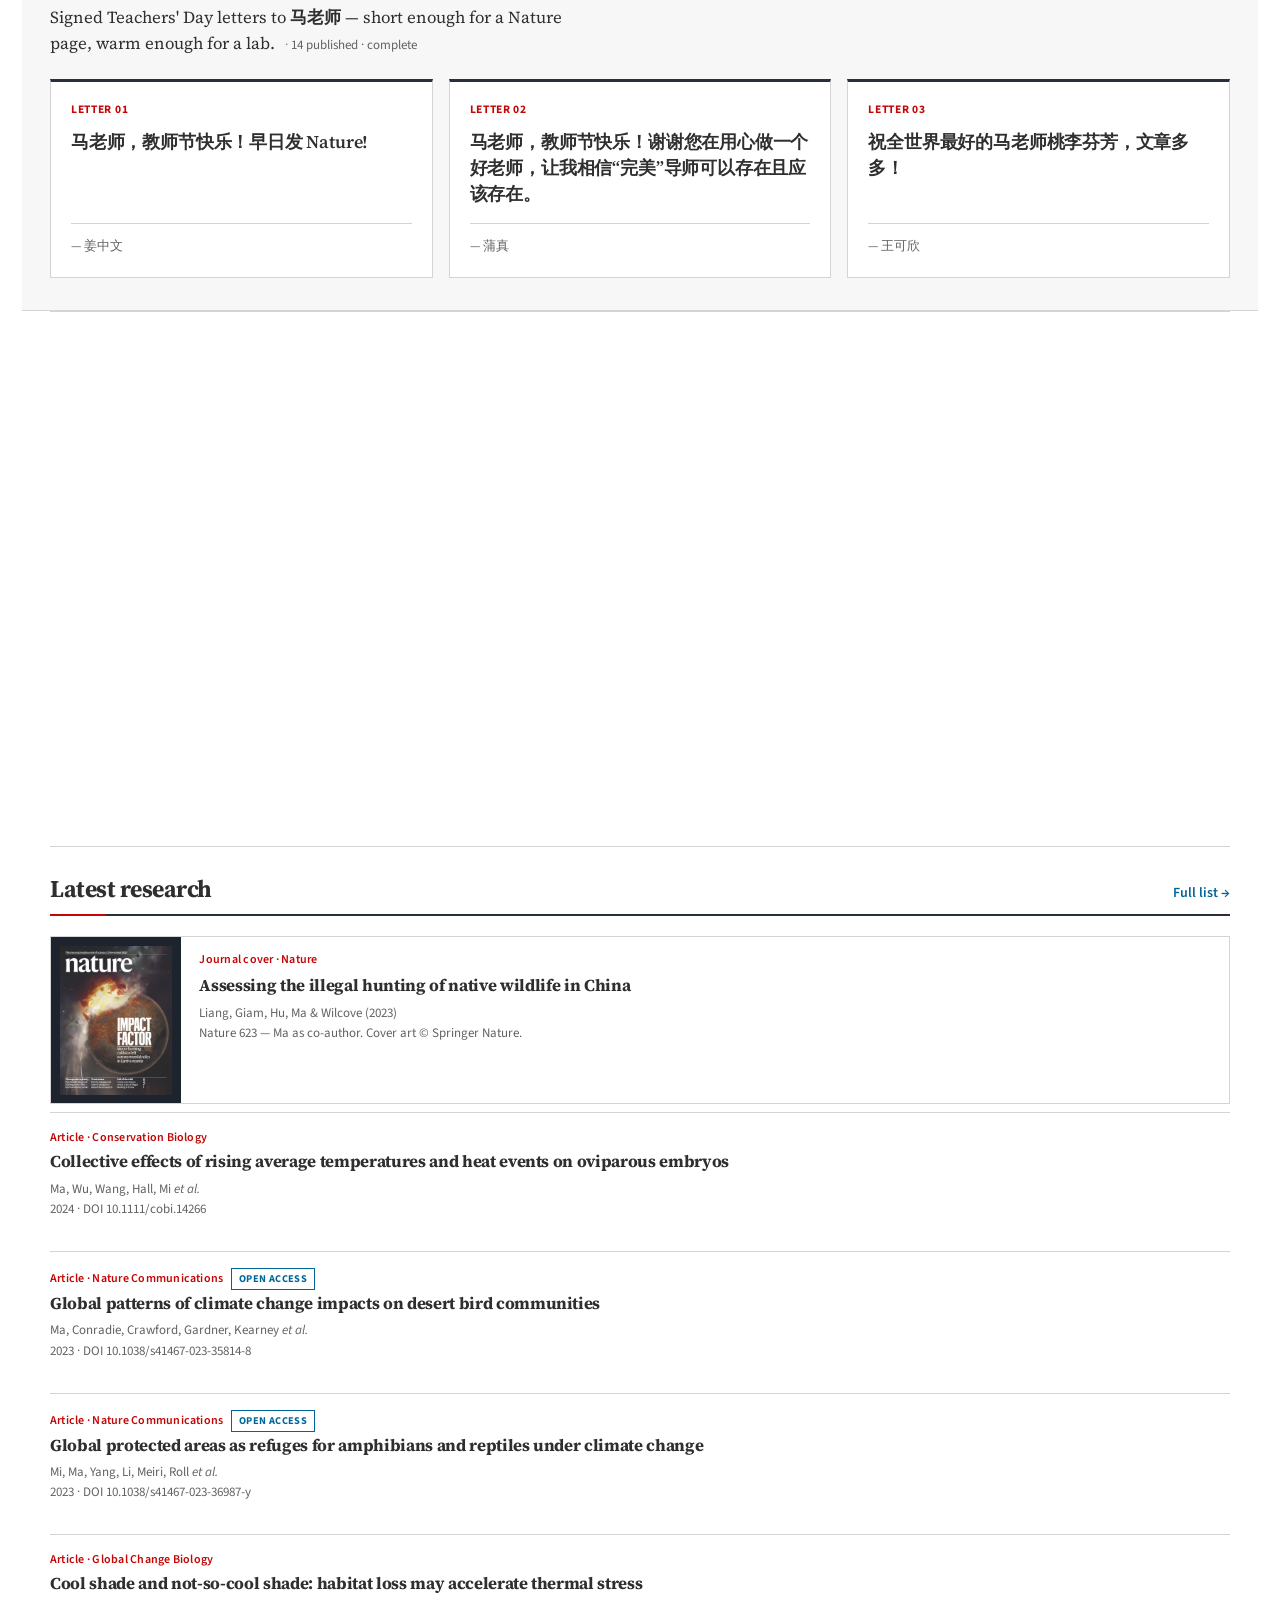
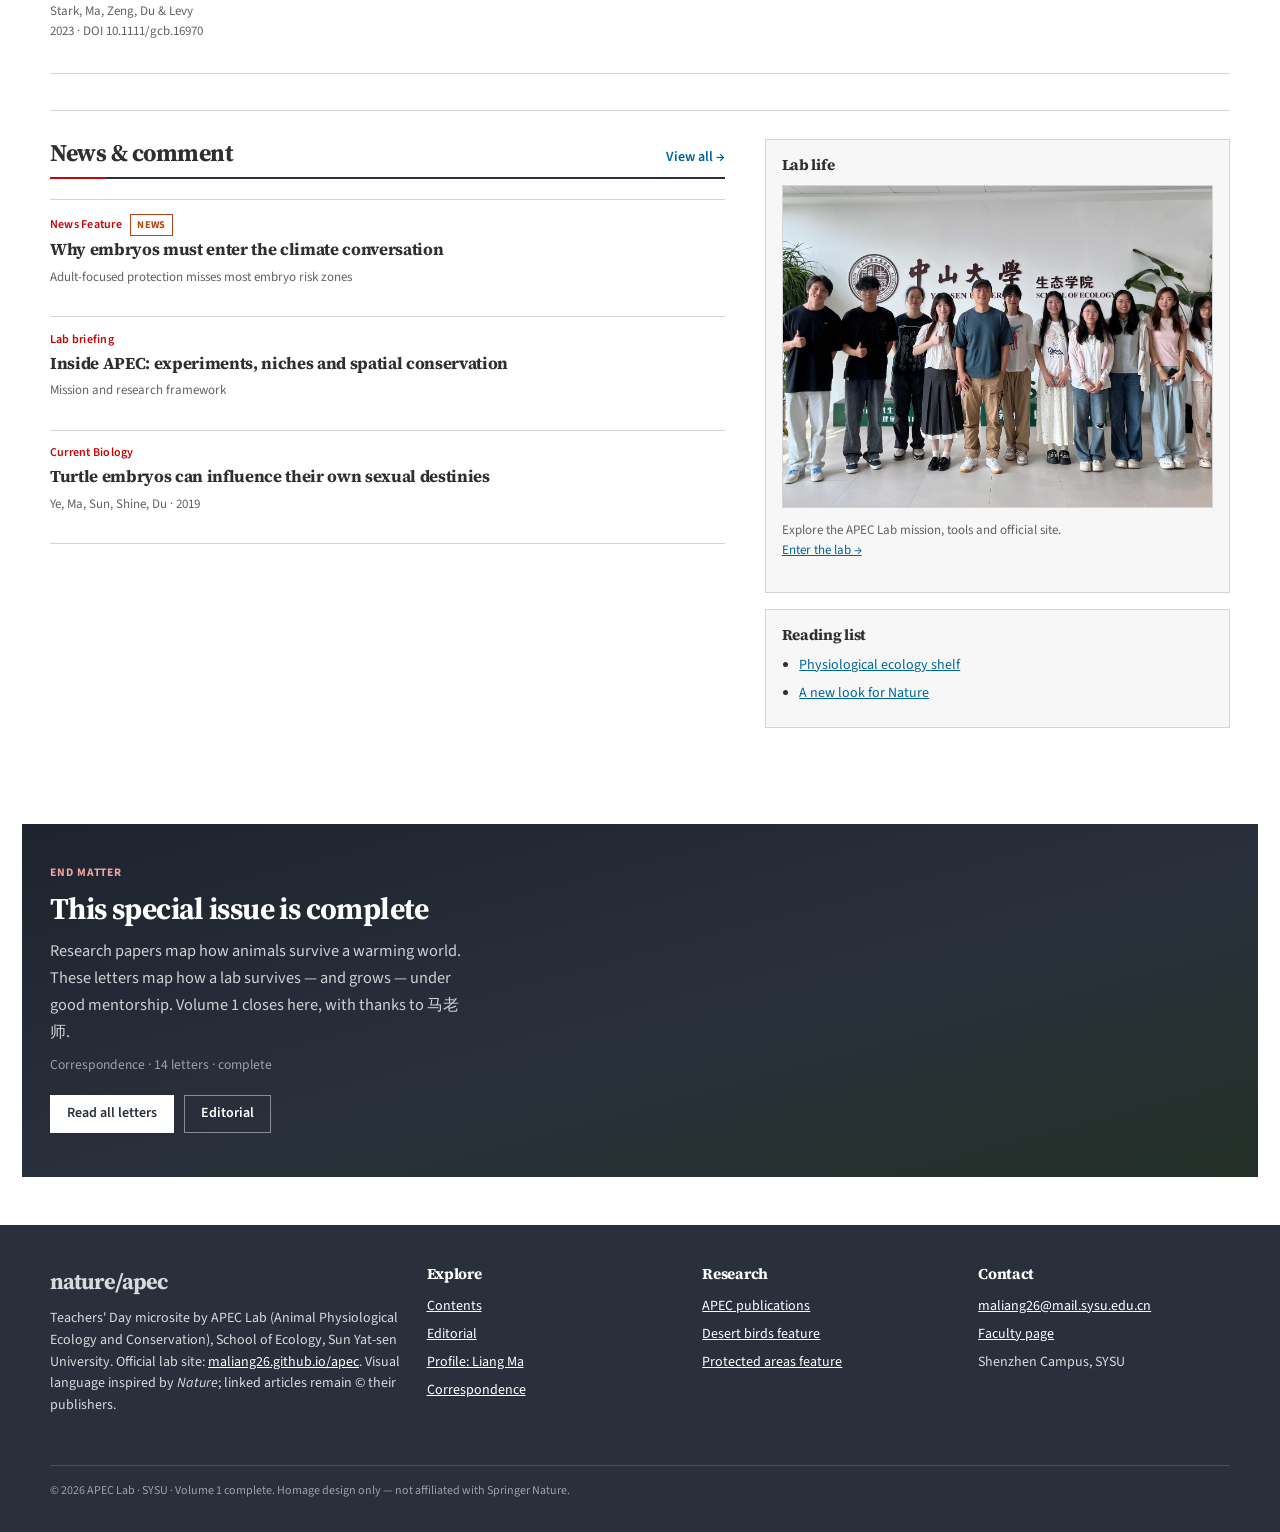
==== commit 83f87f72: "Align complete-issue copy and harden homepage entry" ====
--- a/index.html
+++ b/index.html
@@ -12,7 +12,7 @@
   <meta property="og:image" content="https://dongshg3.github.io/apec-teachers-day-2026/assets/group.jpg" />
   <link rel="canonical" href="https://dongshg3.github.io/apec-teachers-day-2026/" />
   <meta name="theme-color" content="#29303c" />
-  <link rel="stylesheet" href="css/nature-apec.css?v=20260910b" />
+  <link rel="stylesheet" href="css/nature-apec.css?v=20260910c" />
 </head>
 <body>
   <a class="u-skip" href="#main">Skip to content</a>
@@ -131,14 +131,14 @@
             <a class="c-issue-cover__link" href="pages/contents.html" aria-label="Browse Teachers' Day 2026 contents">
               <div class="c-issue-cover__art">
                 <div class="c-issue-cover__top">
-                  <div class="c-issue-cover__vol">Current issue</div>
+                  <div class="c-issue-cover__vol">Special issue · Complete</div>
                   <h2 class="c-issue-cover__title">Teachers' Day<br />2026</h2>
                   <div class="c-issue-cover__rule" aria-hidden="true"></div>
                 </div>
                 <div class="c-issue-cover__meta">
                   <span>Volume 1</span>
                   <span>10 September 2026</span>
-                  <span>Tribute to 马亮</span>
+                  <span data-issue-letters>Correspondence complete</span>
                 </div>
               </div>
             </a>
@@ -291,7 +291,7 @@
   </main>
 
   <div data-site-footer></div>
-  <script src="js/blessings-data.js?v=20260910b"></script>
-  <script src="js/main.js?v=20260910b"></script>
+  <script src="js/blessings-data.js?v=20260910c"></script>
+  <script src="js/main.js?v=20260910c"></script>
 </body>
 </html>
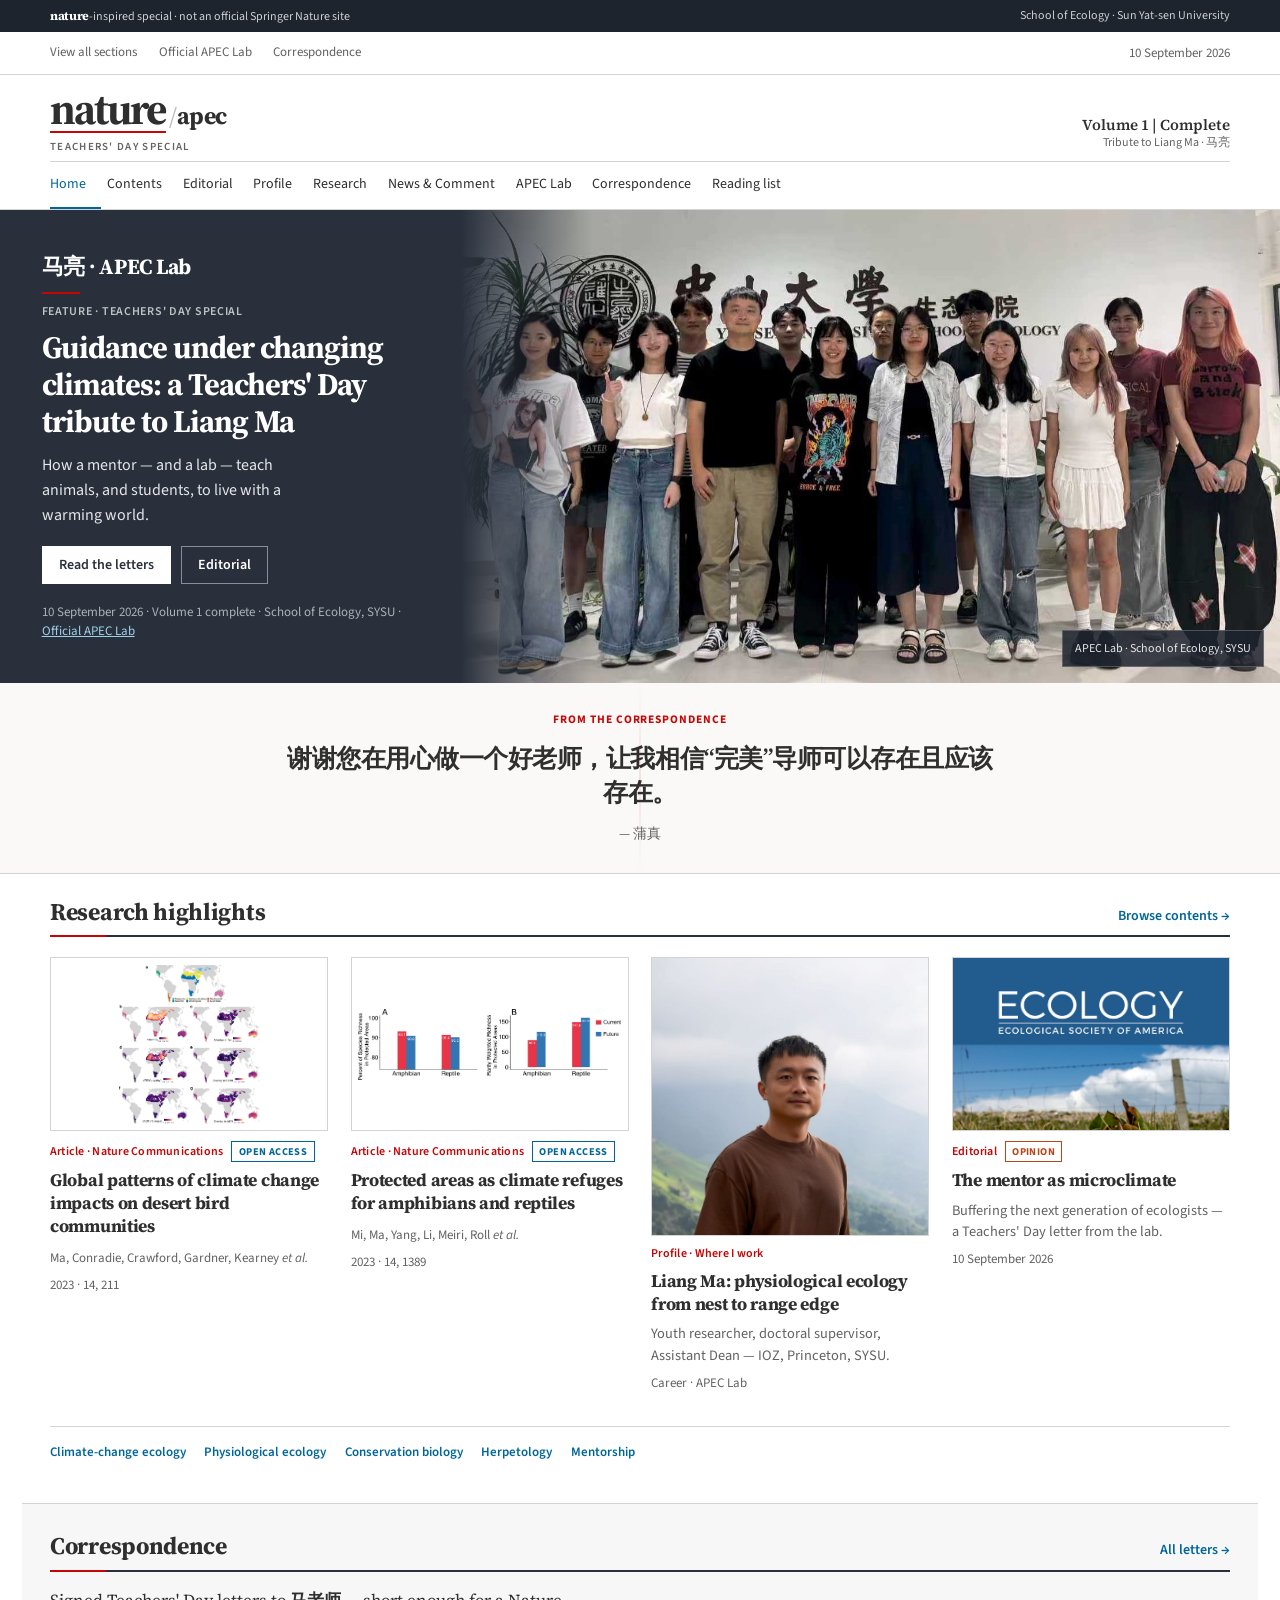
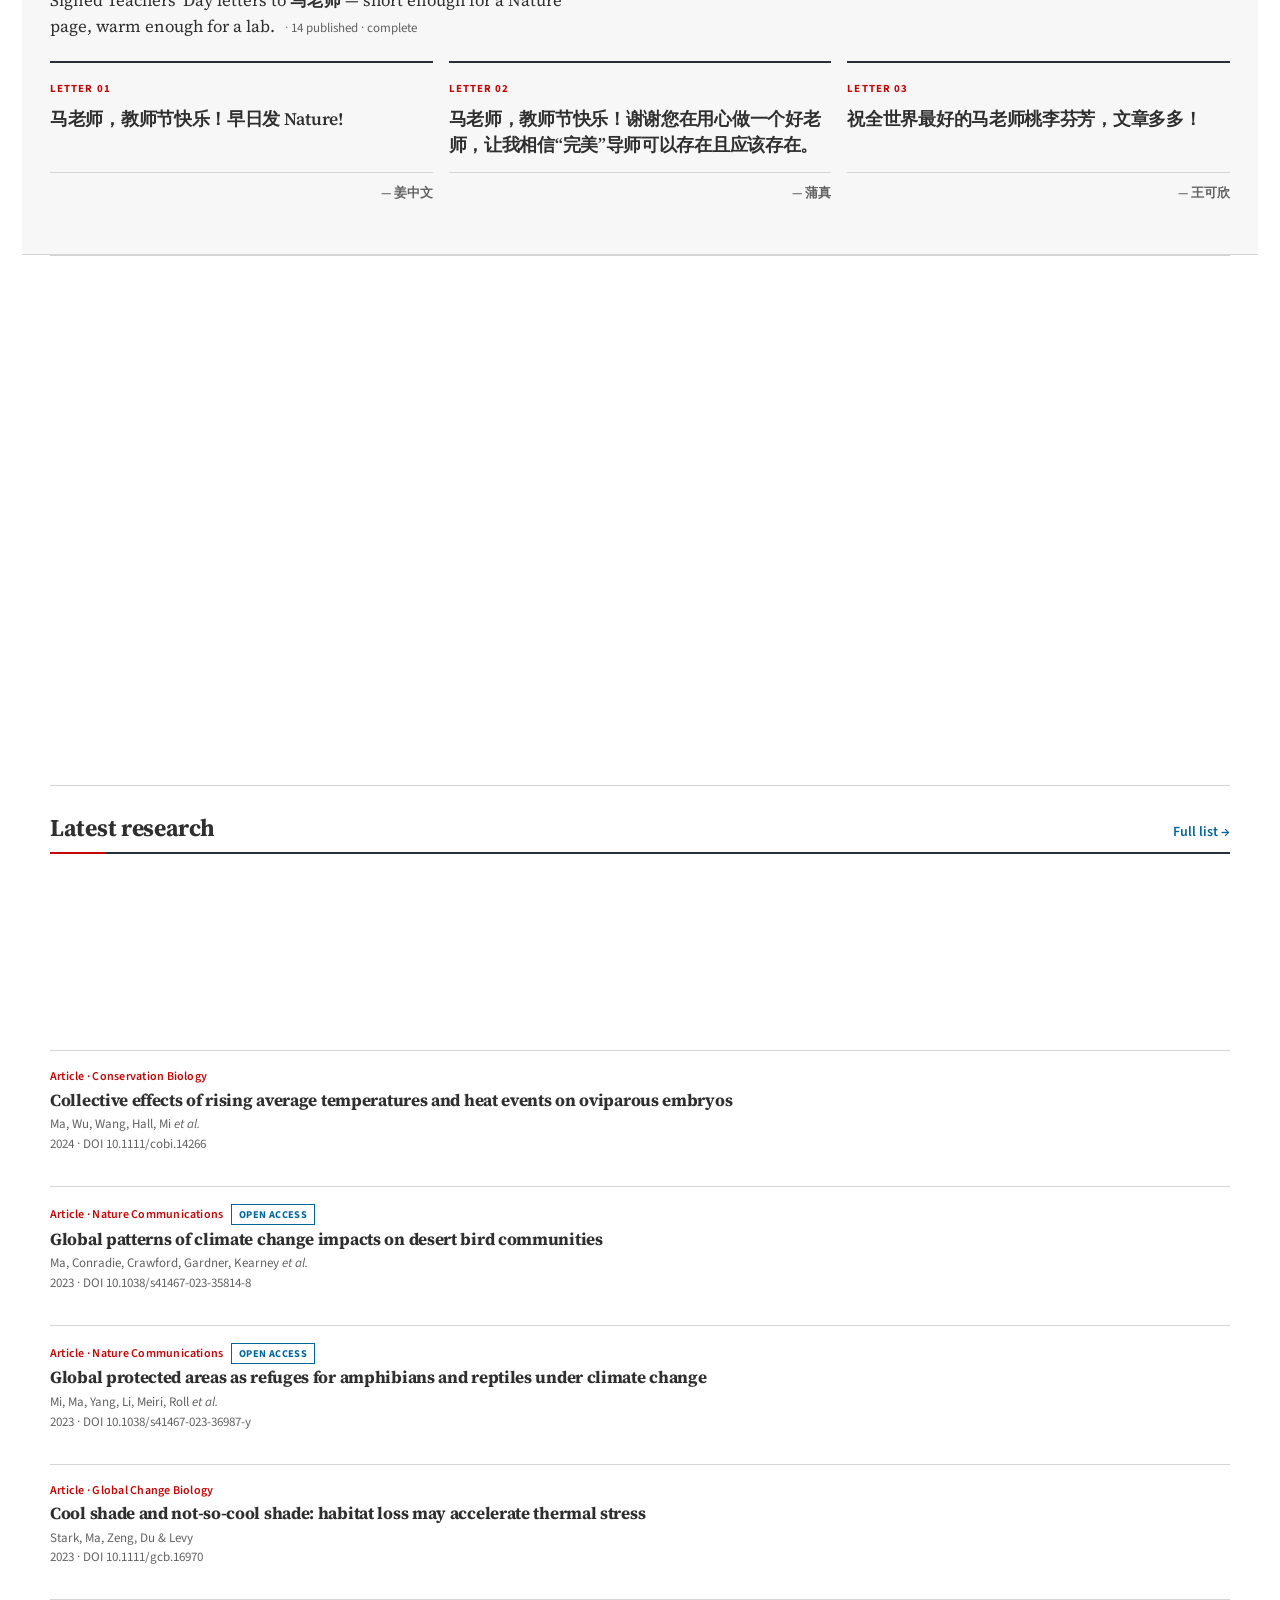
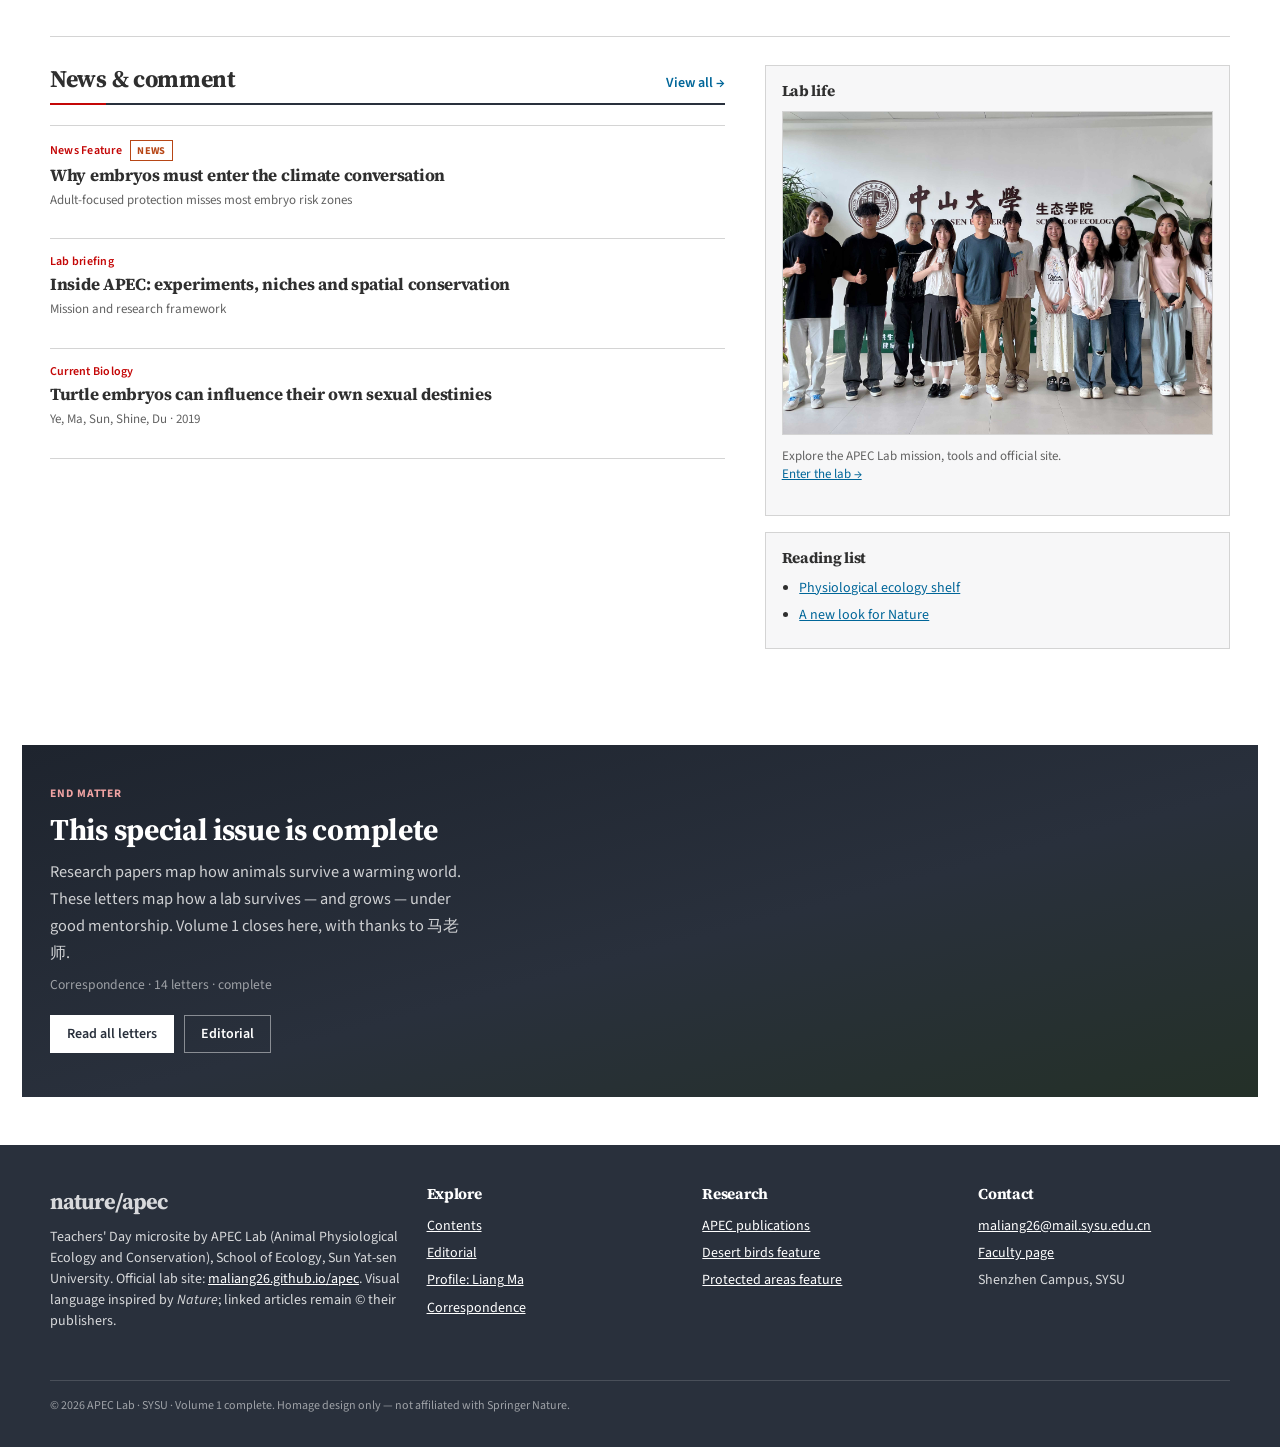
==== commit d026a45e: "Nature Elements polish: type tokens, quieter cards, clearer lists" ====
--- a/index.html
+++ b/index.html
@@ -12,7 +12,7 @@
   <meta property="og:image" content="https://dongshg3.github.io/apec-teachers-day-2026/assets/group.jpg" />
   <link rel="canonical" href="https://dongshg3.github.io/apec-teachers-day-2026/" />
   <meta name="theme-color" content="#29303c" />
-  <link rel="stylesheet" href="css/nature-apec.css?v=20260910c" />
+  <link rel="stylesheet" href="css/nature-apec.css?v=20260910d" />
 </head>
 <body>
   <a class="u-skip" href="#main">Skip to content</a>
@@ -59,7 +59,7 @@
     <div class="u-container">
       <section class="c-section c-section--flush">
         <div class="c-section__head">
-          <h2>Featured content</h2>
+          <h2>Research highlights</h2>
           <a href="pages/contents.html">Browse contents →</a>
         </div>
         <div class="c-feature-grid">
@@ -291,7 +291,7 @@
   </main>
 
   <div data-site-footer></div>
-  <script src="js/blessings-data.js?v=20260910c"></script>
-  <script src="js/main.js?v=20260910c"></script>
+  <script src="js/blessings-data.js?v=20260910d"></script>
+  <script src="js/main.js?v=20260910d"></script>
 </body>
 </html>
--- a/css/nature-apec.css
+++ b/css/nature-apec.css
@@ -24,6 +24,11 @@
   --serif: "Source Serif 4", "Palatino Linotype", Palatino, "Times New Roman", Times, serif;
   --sans: "Source Sans 3", -apple-system, BlinkMacSystemFont, "Segoe UI", "Helvetica Neue", Arial, sans-serif;
   --ease: cubic-bezier(0.22, 1, 0.36, 1);
+  /* Nature Elements–inspired type tokens (Harding-adjacent via Source Serif 4) */
+  --ls-h1: -0.0625rem;
+  --ls-h2: -0.01875rem;
+  --lh-body: 1.5;
+  --measure: 40rem;
 }
 
 *,
@@ -37,9 +42,10 @@
   color: var(--ink);
   background: var(--paper);
   font-family: var(--sans);
-  font-size: 16px;
-  line-height: 1.55;
+  font-size: 1rem;
+  line-height: var(--lh-body);
   -webkit-font-smoothing: antialiased;
+  text-rendering: optimizeLegibility;
 }
 
 img { max-width: 100%; height: auto; display: block; }
@@ -58,19 +64,31 @@
 h1, h2, h3, h4, .serif {
   font-family: var(--serif);
   font-weight: 700;
-  letter-spacing: -0.02em;
+  letter-spacing: var(--ls-h2);
   line-height: 1.2;
   color: var(--ink);
 }
 
-h1 { font-size: clamp(1.5rem, 4vw, 2rem); margin: 0 0 1rem; }
-h2 { font-size: clamp(1.25rem, 3.5vw, 1.5rem); margin: 0 0 0.75rem; }
-h3 { font-size: clamp(1.125rem, 3vw, 1.25rem); margin: 0 0 0.5rem; }
+h1 {
+  font-size: clamp(1.5rem, 3.2vw, 2rem); /* Nature h1 ~24–32px */
+  letter-spacing: var(--ls-h1);
+  line-height: 1.15;
+  margin: 0 0 1rem;
+}
+h2 {
+  font-size: clamp(1.25rem, 2.4vw, 1.5rem); /* Nature h2 ~20–24px */
+  margin: 0 0 0.75rem;
+}
+h3 {
+  font-size: clamp(1.125rem, 2vw, 1.25rem); /* Nature h3 ~20px */
+  margin: 0 0 0.5rem;
+}
 p { margin: 0 0 1rem; }
 
 .meta {
   font-family: var(--sans);
   font-size: 0.8125rem;
+  line-height: 1.4;
   color: var(--ink-secondary);
 }
 
@@ -237,7 +255,7 @@
   transition: box-shadow 0.3s var(--ease);
 }
 .c-header.is-scrolled {
-  box-shadow: 0 8px 24px rgba(41, 48, 60, 0.08);
+  box-shadow: 0 1px 0 var(--line), 0 6px 18px rgba(41, 48, 60, 0.06);
 }
 .c-header__brand-row {
   display: flex;
@@ -395,9 +413,9 @@
 }
 .c-hero__title {
   font-family: var(--serif);
-  font-size: clamp(1.45rem, 3.1vw, 2.05rem);
-  font-weight: 700;
-  letter-spacing: -0.03em;
+  font-size: clamp(1.4rem, 2.8vw, 1.95rem);
+  font-weight: 700;
+  letter-spacing: var(--ls-h1);
   line-height: 1.18;
   color: #fff;
   margin: 0 0 0.85rem;
@@ -841,21 +859,25 @@
 .c-subjects {
   display: flex;
   flex-wrap: wrap;
-  gap: 0.4rem;
-  margin: 0.75rem 0 1rem;
+  gap: 0.35rem 1.15rem;
+  margin: 1.15rem 0 0.25rem;
+  padding-top: 1rem;
+  border-top: 1px solid var(--line);
 }
 .c-subjects a {
-  font-size: 0.72rem;
+  font-size: 0.8125rem;
+  font-weight: 600;
   text-decoration: none;
-  border: 1px solid var(--line);
-  padding: 0.28rem 0.55rem;
-  color: var(--ink-secondary);
-  transition: color 0.25s var(--ease), border-color 0.25s var(--ease), background 0.25s var(--ease);
+  border: none;
+  padding: 0;
+  color: var(--link);
+  background: none;
 }
 .c-subjects a:hover {
-  border-color: var(--link);
-  color: var(--link);
-  background: rgba(0, 102, 153, 0.04);
+  color: var(--link-hover);
+  text-decoration: underline;
+  background: none;
+  border: none;
 }
 
 /* —— Sections —— */
@@ -907,24 +929,27 @@
 .c-card {
   display: flex;
   flex-direction: column;
-  gap: 0.55rem;
+  gap: 0.45rem;
   min-width: 0;
-  transition: transform 0.4s var(--ease);
-}
-.c-card:hover { transform: translateY(-2px); }
+}
+.c-card:hover { transform: none; }
 .c-card__media {
   aspect-ratio: 16 / 10;
   background: var(--paper-soft);
   border: 1px solid var(--line);
   overflow: hidden;
   position: relative;
+  margin-bottom: 0.15rem;
 }
 .c-card__media img {
   width: 100%;
   height: 100%;
   object-fit: cover;
-  transition: transform 0.7s var(--ease);
-}
+  transition: opacity 0.35s var(--ease);
+}
+.c-card:hover .c-card__media img { opacity: 0.92; transform: none; }
+.c-card:hover .c-card__media--cover img,
+.c-card:hover .c-card__media--figure img { opacity: 0.92; transform: none; }
 .c-card__media--figure {
   background: #fff;
 }
@@ -941,9 +966,6 @@
   padding: 0;
   background: #f3f4f6;
 }
-.c-card:hover .c-card__media img { transform: scale(1.04); }
-.c-card:hover .c-card__media--cover img,
-.c-card:hover .c-card__media--figure img { transform: none; }
 .c-card__media--placeholder {
   display: grid;
   place-items: center;
@@ -993,15 +1015,19 @@
 
 .c-list { list-style: none; margin: 0; padding: 0; }
 .c-list li {
-  padding: 1rem 0;
+  padding: 1.05rem 0;
   border-top: 1px solid var(--line);
 }
 .c-list li:last-child { border-bottom: 1px solid var(--line); }
+.c-list li:hover {
+  background: transparent;
+}
 .c-list__title {
   font-family: var(--serif);
-  font-size: 1.05rem;
-  font-weight: 700;
-  margin: 0.2rem 0 0.35rem;
+  font-size: 1.0625rem;
+  font-weight: 700;
+  letter-spacing: var(--ls-h2);
+  margin: 0.15rem 0 0.3rem;
   line-height: 1.3;
 }
 .c-list__title a {
@@ -1015,23 +1041,27 @@
 
 /* —— Article —— */
 .c-article { padding: 2rem 0 3rem; }
-.c-article__header { max-width: 720px; margin-bottom: 1.75rem; }
+.c-article__header { max-width: var(--measure); margin-bottom: 1.75rem; }
 .c-article__title {
-  font-size: clamp(1.75rem, 4.5vw, 2.4rem);
+  font-size: clamp(1.5rem, 3.5vw, 2rem);
+  letter-spacing: var(--ls-h1);
+  line-height: 1.15;
   margin-bottom: 1rem;
 }
-.c-article__authors { font-size: 0.95rem; margin-bottom: 0.5rem; }
+.c-article__authors { font-size: 0.95rem; margin-bottom: 0.5rem; color: var(--ink-secondary); }
 .c-article__authors a { text-decoration: none; }
 .c-article__body {
   display: grid;
-  grid-template-columns: minmax(0, 720px) minmax(220px, 280px);
-  gap: 2.5rem;
+  grid-template-columns: minmax(0, var(--measure)) minmax(220px, 280px);
+  gap: 2.75rem;
   align-items: start;
 }
 .c-article__prose {
   font-family: var(--serif);
   font-size: 1.0625rem;
   line-height: 1.7;
+  max-width: var(--measure);
+  color: var(--ink);
 }
 .c-article__prose p:first-of-type::first-letter {
   font-weight: 700;
@@ -1097,39 +1127,36 @@
   gap: 1rem;
 }
 .c-letter-card {
-  border-top: 3px solid var(--hero);
-  border-right: 1px solid var(--line);
-  border-bottom: 1px solid var(--line);
-  border-left: 1px solid var(--line);
-  background: var(--paper);
-  padding: 1.2rem 1.25rem 1.3rem;
+  border: none;
+  border-top: 2px solid var(--hero);
+  background: transparent;
+  padding: 1.1rem 0 1.15rem;
   display: flex;
   flex-direction: column;
   min-height: 100%;
-  transition: transform 0.45s var(--ease), box-shadow 0.45s var(--ease);
-}
-.c-letter-card:nth-child(1) { transition-delay: 0.05s; }
-.c-letter-card:nth-child(2) { transition-delay: 0.12s; }
-.c-letter-card:nth-child(3) { transition-delay: 0.18s; }
+}
+.c-letter-card:nth-child(1) { transition-delay: 0; }
+.c-letter-card:nth-child(2) { transition-delay: 0.06s; }
+.c-letter-card:nth-child(3) { transition-delay: 0.12s; }
 .c-letter-card:hover {
-  transform: translateY(-3px);
-  box-shadow: 0 14px 32px rgba(41, 48, 60, 0.1);
+  transform: none;
+  box-shadow: none;
 }
 .c-letter-card__mark {
-  font-size: 0.72rem;
-  font-weight: 700;
-  letter-spacing: 0.06em;
+  font-size: 0.68rem;
+  font-weight: 700;
+  letter-spacing: 0.1em;
   text-transform: uppercase;
   color: var(--nature-red);
-  margin: 0 0 0.65rem;
+  margin: 0 0 0.55rem;
 }
 .c-letter-card__quote {
   font-family: var(--serif);
-  font-size: clamp(0.98rem, 1.5vw, 1.12rem);
+  font-size: clamp(1rem, 1.4vw, 1.1rem);
   font-weight: 600;
-  line-height: 1.45;
-  letter-spacing: -0.01em;
-  margin: 0 0 1rem;
+  line-height: 1.5;
+  letter-spacing: var(--ls-h2);
+  margin: 0 0 0.85rem;
   flex: 1;
   display: -webkit-box;
   -webkit-line-clamp: 5;
@@ -1138,10 +1165,12 @@
 }
 .c-letter-card__by {
   font-size: 0.8125rem;
+  font-weight: 600;
   color: var(--ink-secondary);
   margin: 0;
-  padding-top: 0.75rem;
+  padding-top: 0.65rem;
   border-top: 1px solid var(--line);
+  text-align: right;
 }
 @media (max-width: 900px) {
   .c-letters-board__grid { grid-template-columns: 1fr; }
@@ -1691,13 +1720,6 @@
 }
 .reveal.is-in { opacity: 1; transform: none; }
 
-.c-list li {
-  transition: background 0.3s var(--ease);
-}
-.c-list li:hover {
-  background: rgba(0, 102, 153, 0.03);
-}
-
 .c-logo {
   transition: opacity 0.25s var(--ease);
 }
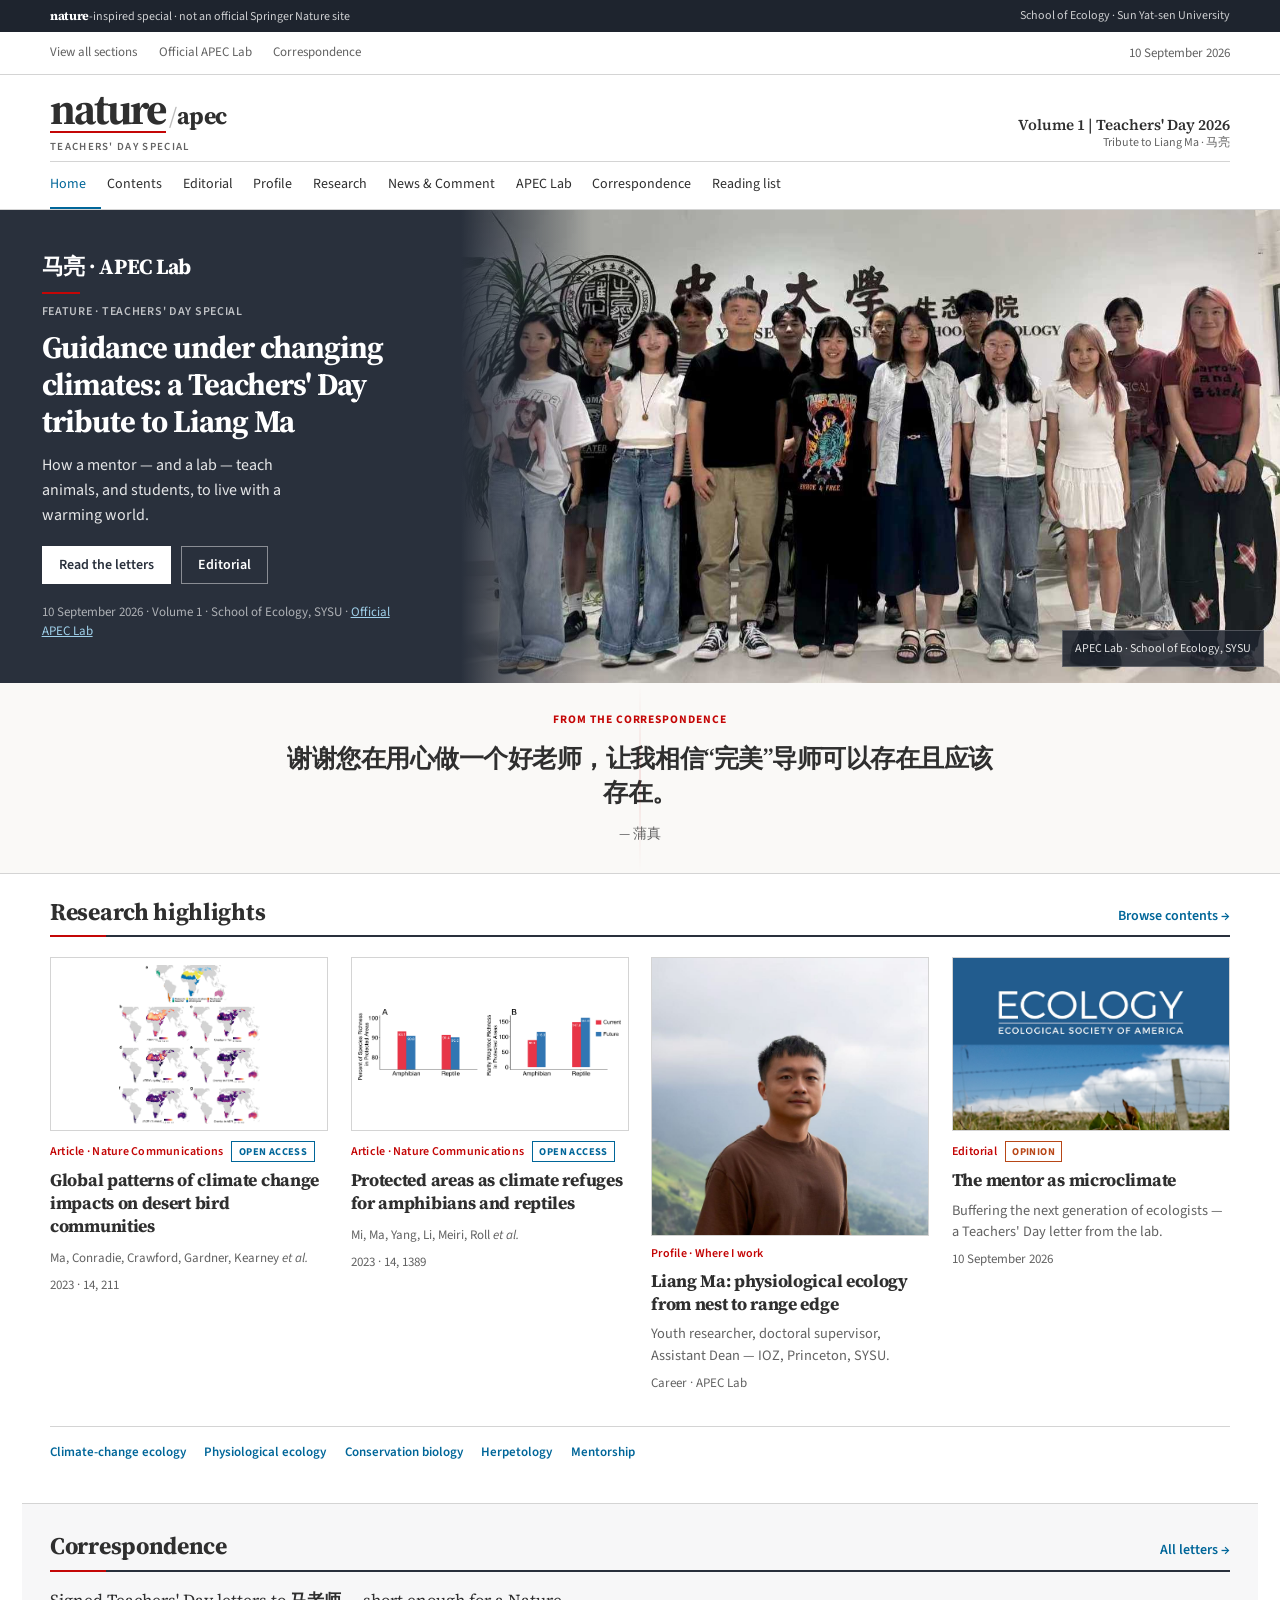
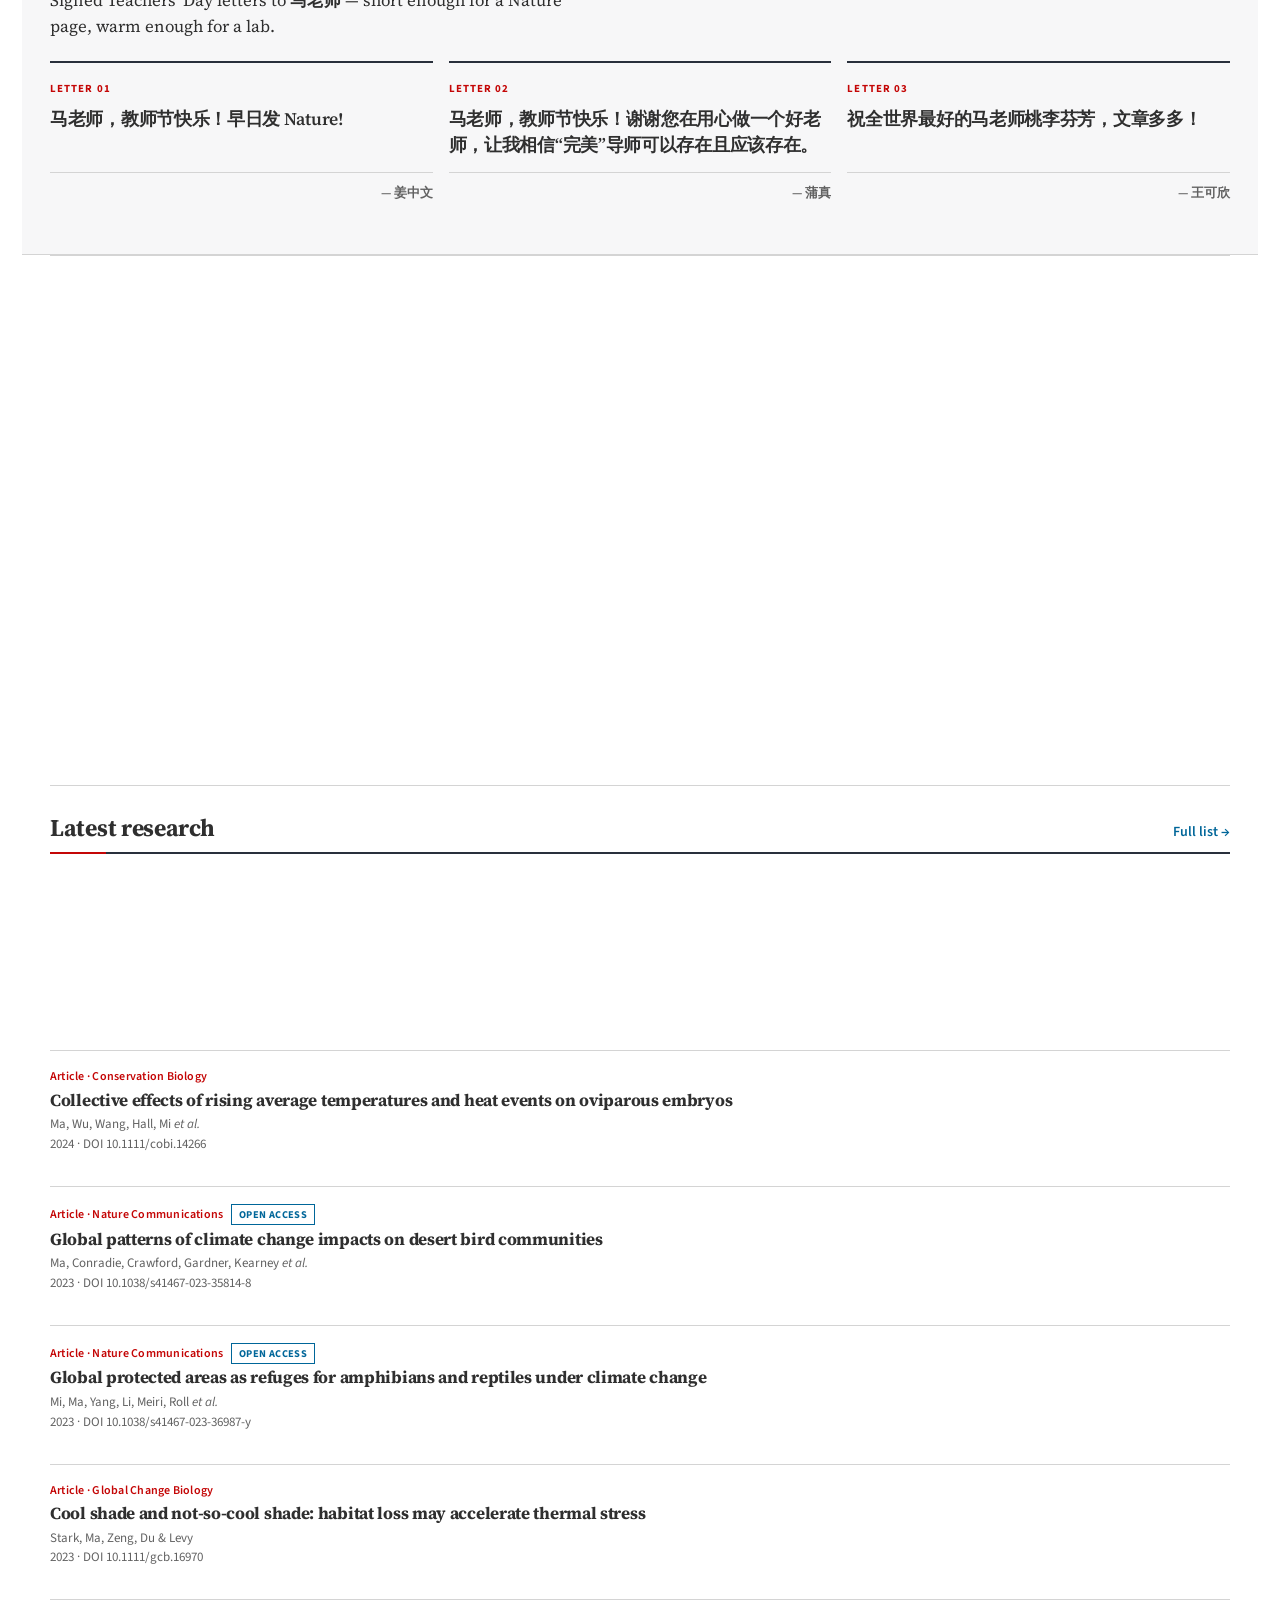
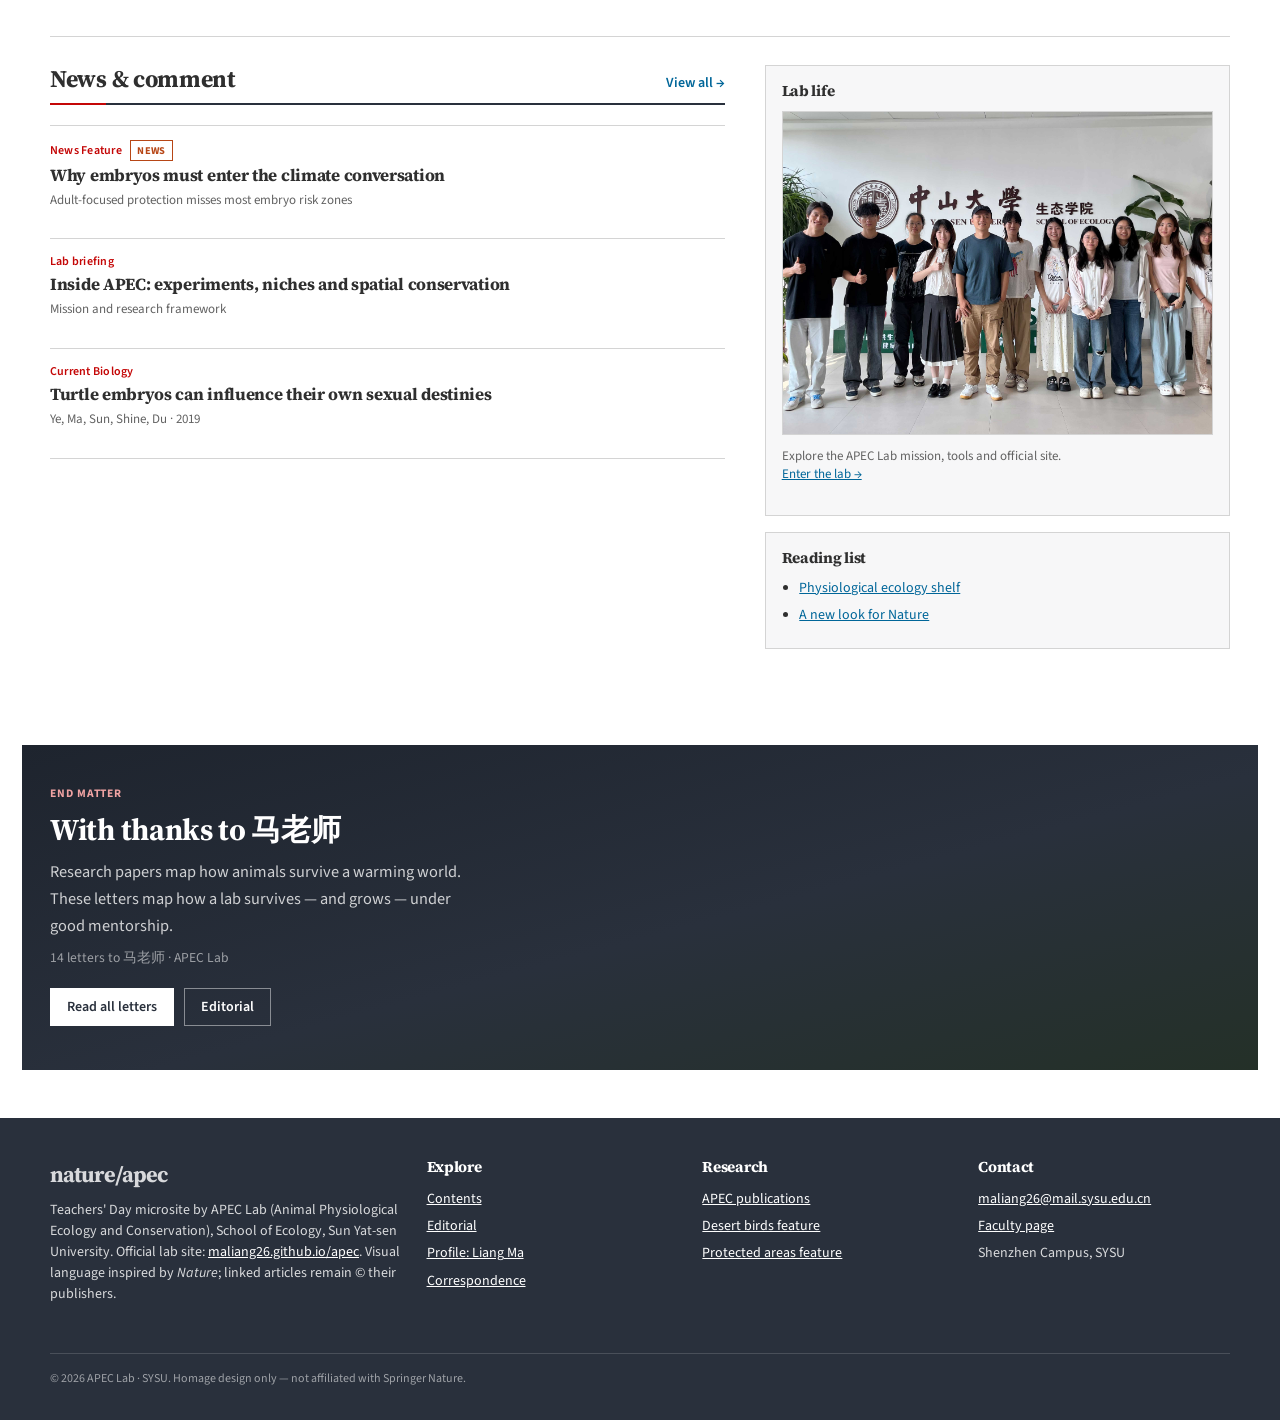
==== commit 538bed79: "Remove CMS-style status copy; restore journal metadata tone" ====
--- a/index.html
+++ b/index.html
@@ -12,7 +12,7 @@
   <meta property="og:image" content="https://dongshg3.github.io/apec-teachers-day-2026/assets/group.jpg" />
   <link rel="canonical" href="https://dongshg3.github.io/apec-teachers-day-2026/" />
   <meta name="theme-color" content="#29303c" />
-  <link rel="stylesheet" href="css/nature-apec.css?v=20260910d" />
+  <link rel="stylesheet" href="css/nature-apec.css?v=20260910e" />
 </head>
 <body>
   <a class="u-skip" href="#main">Skip to content</a>
@@ -31,7 +31,7 @@
           <a class="c-btn c-btn--light" href="pages/correspondence.html">Read the letters</a>
           <a class="c-btn c-btn--ghost" href="pages/editorial.html">Editorial</a>
         </div>
-        <p class="c-hero__meta">10 September 2026 · Volume 1 complete · School of Ecology, SYSU · <a href="https://maliang26.github.io/apec/" rel="noopener" target="_blank">Official APEC Lab</a></p>
+        <p class="c-hero__meta">10 September 2026 · Volume 1 · School of Ecology, SYSU · <a href="https://maliang26.github.io/apec/" rel="noopener" target="_blank">Official APEC Lab</a></p>
       </div>
       <div class="c-hero__media" aria-label="APEC Lab group photo">
         <img
@@ -120,7 +120,6 @@
         </div>
         <p class="c-letters-board__lead">
           Signed Teachers' Day letters to <strong>马老师</strong> — short enough for a Nature page, warm enough for a lab.
-          <span class="meta c-letters-board__count" data-letters-count></span>
         </p>
         <div class="c-letters-board__grid" data-home-letters></div>
       </section>
@@ -131,14 +130,14 @@
             <a class="c-issue-cover__link" href="pages/contents.html" aria-label="Browse Teachers' Day 2026 contents">
               <div class="c-issue-cover__art">
                 <div class="c-issue-cover__top">
-                  <div class="c-issue-cover__vol">Special issue · Complete</div>
+                  <div class="c-issue-cover__vol">Special issue</div>
                   <h2 class="c-issue-cover__title">Teachers' Day<br />2026</h2>
                   <div class="c-issue-cover__rule" aria-hidden="true"></div>
                 </div>
                 <div class="c-issue-cover__meta">
                   <span>Volume 1</span>
                   <span>10 September 2026</span>
-                  <span data-issue-letters>Correspondence complete</span>
+                  <span data-issue-letters>Tribute to 马亮</span>
                 </div>
               </div>
             </a>
@@ -276,11 +275,11 @@
       <section class="c-closing reveal" aria-label="Issue close">
         <div class="c-closing__inner">
           <p class="c-closing__kicker">End matter</p>
-          <h2 class="c-closing__title">This special issue is complete</h2>
+          <h2 class="c-closing__title">With thanks to 马老师</h2>
           <p class="c-closing__text">
-            Research papers map how animals survive a warming world. These letters map how a lab survives — and grows — under good mentorship. Volume 1 closes here, with thanks to 马老师.
+            Research papers map how animals survive a warming world. These letters map how a lab survives — and grows — under good mentorship.
           </p>
-          <p class="c-closing__meta" data-letters-count-label></p>
+          <p class="c-closing__meta" data-closing-meta></p>
           <div class="c-closing__actions">
             <a class="c-btn c-btn--light" href="pages/correspondence.html">Read all letters</a>
             <a class="c-btn c-btn--ghost" href="pages/editorial.html">Editorial</a>
@@ -291,7 +290,7 @@
   </main>
 
   <div data-site-footer></div>
-  <script src="js/blessings-data.js?v=20260910d"></script>
-  <script src="js/main.js?v=20260910d"></script>
+  <script src="js/blessings-data.js?v=20260910e"></script>
+  <script src="js/main.js?v=20260910e"></script>
 </body>
 </html>
